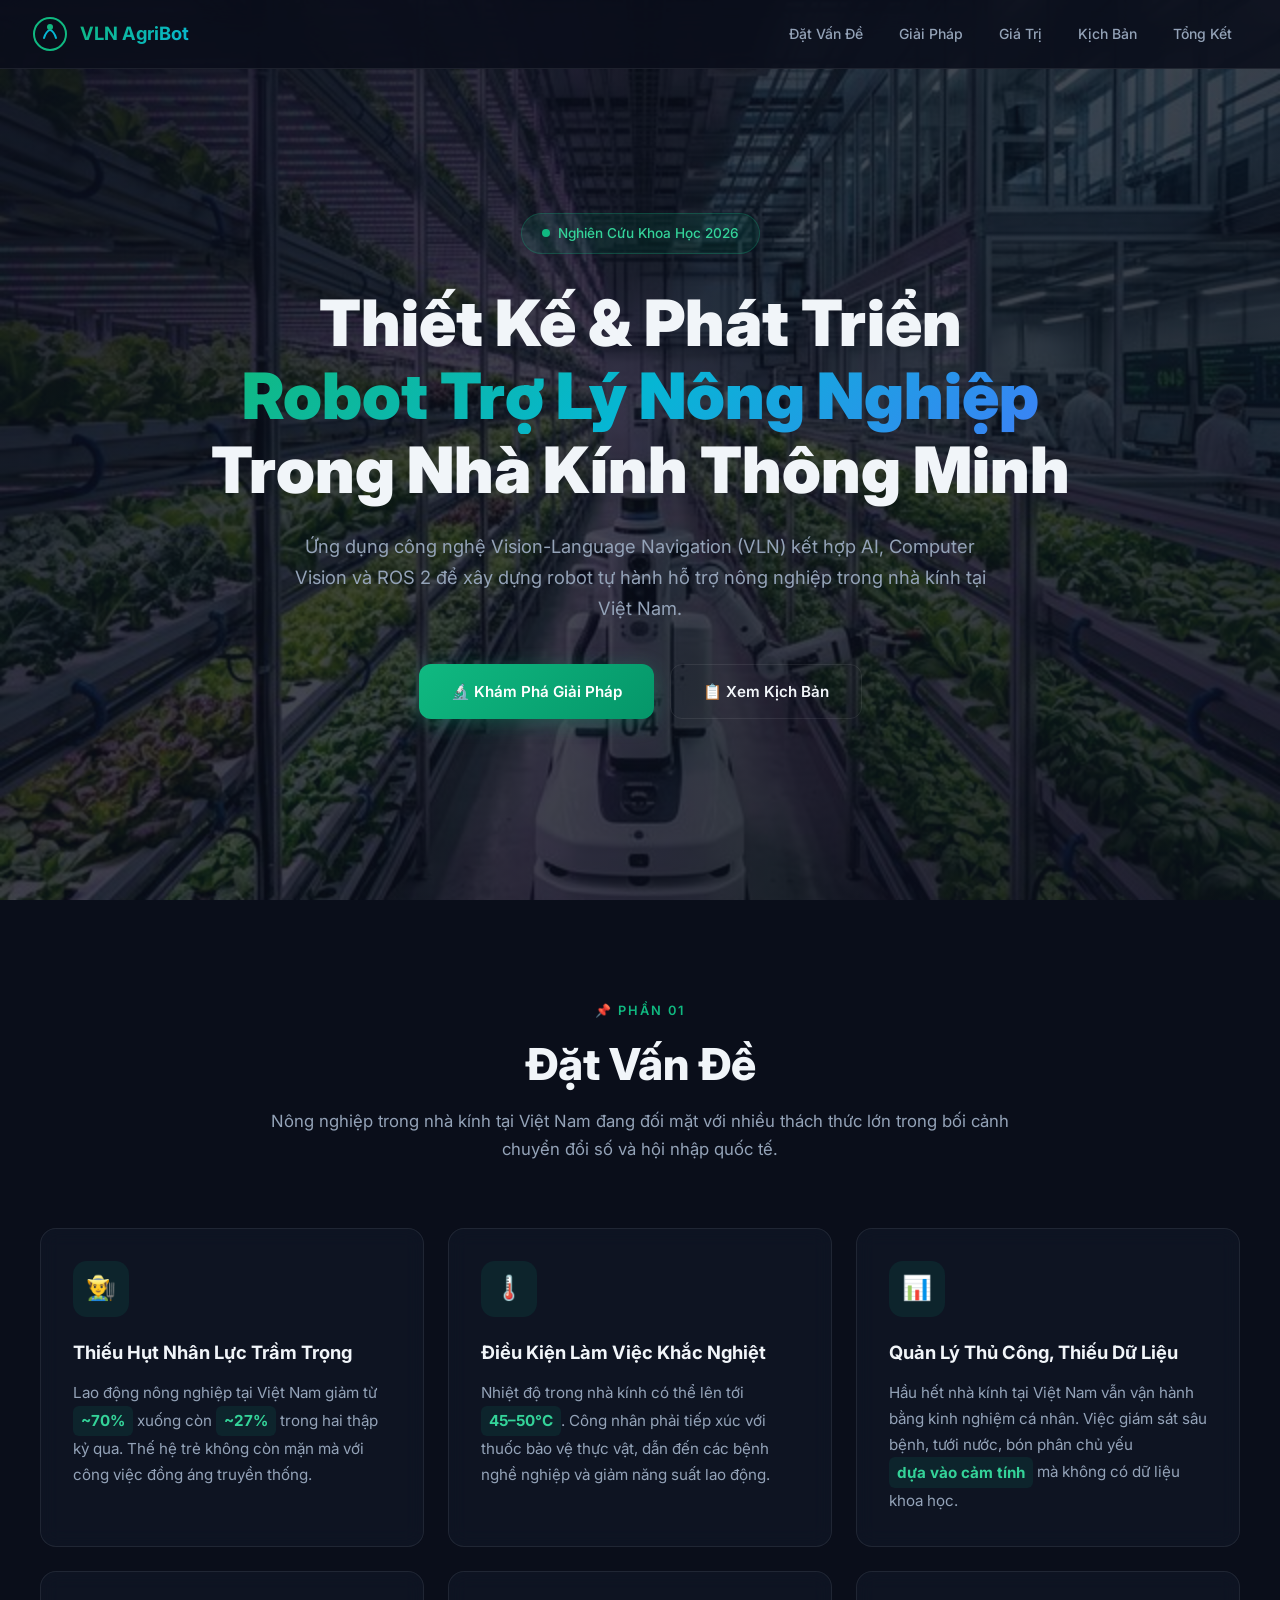
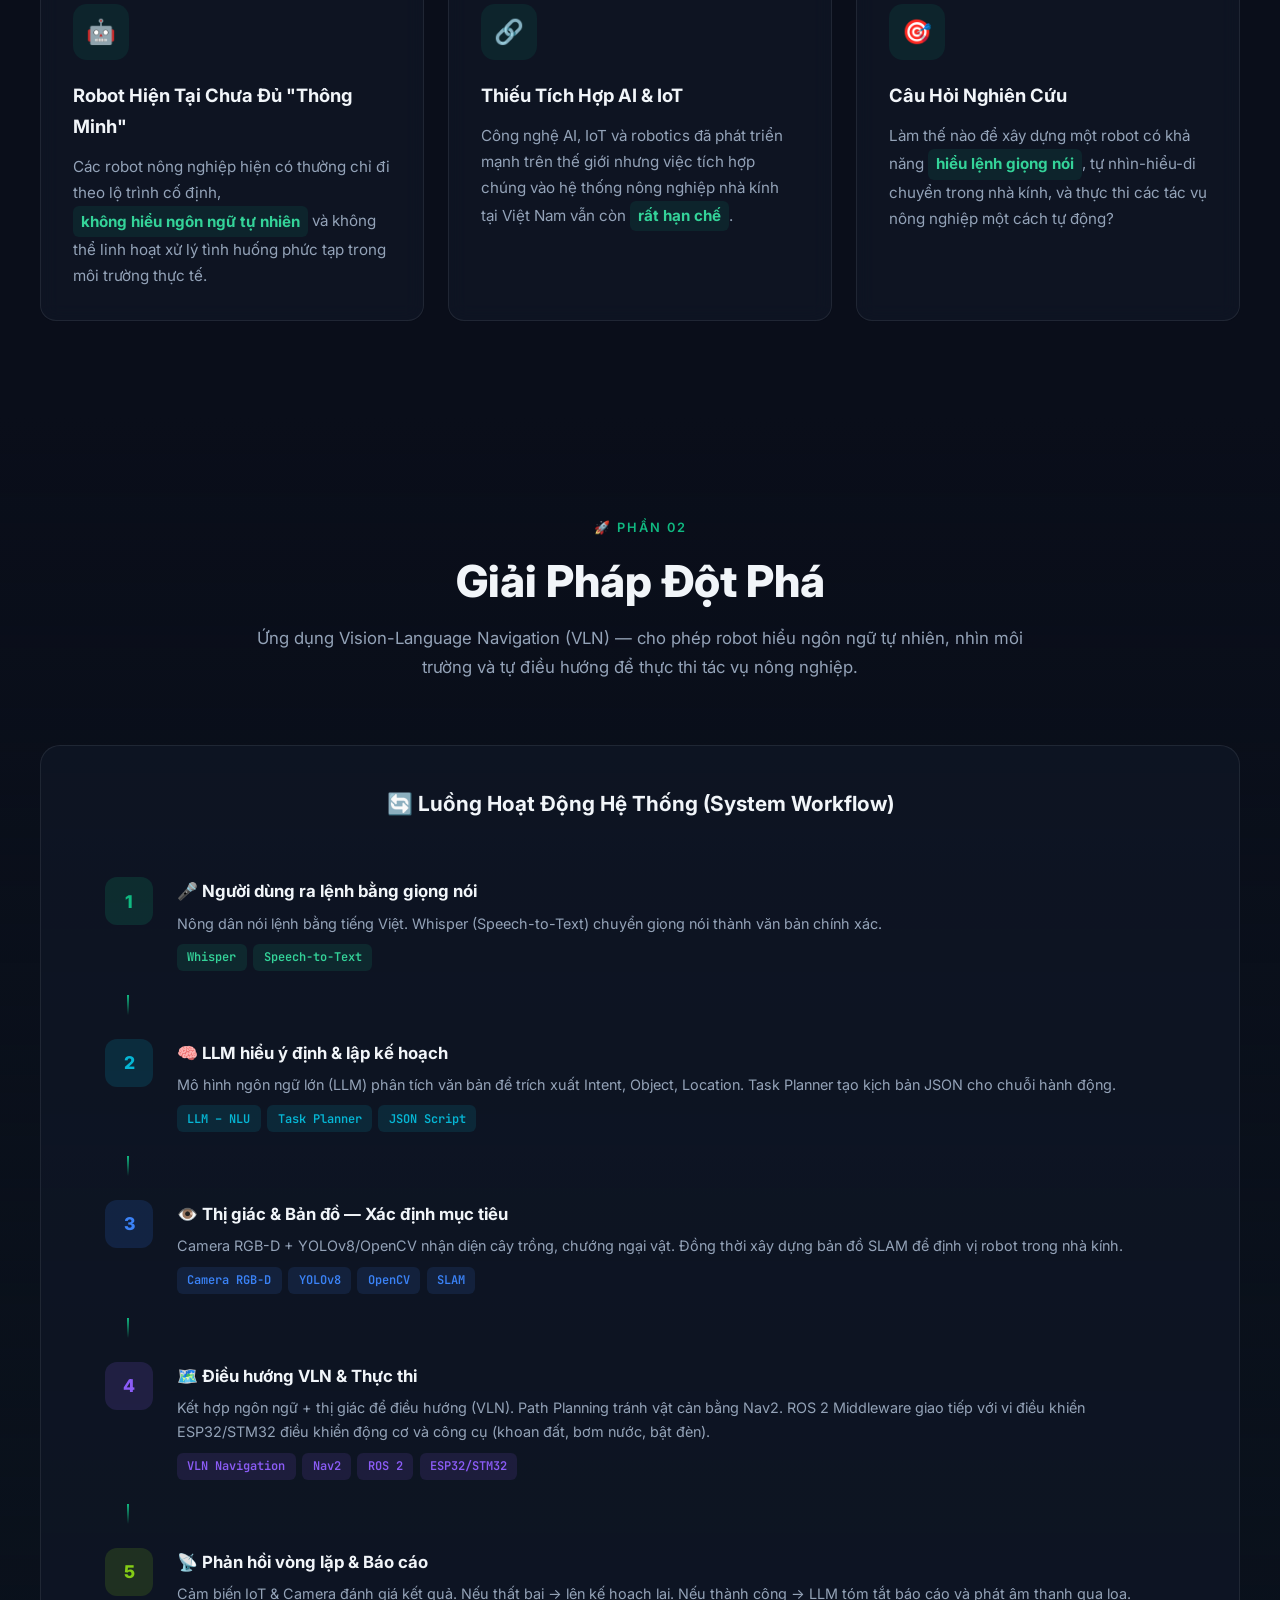
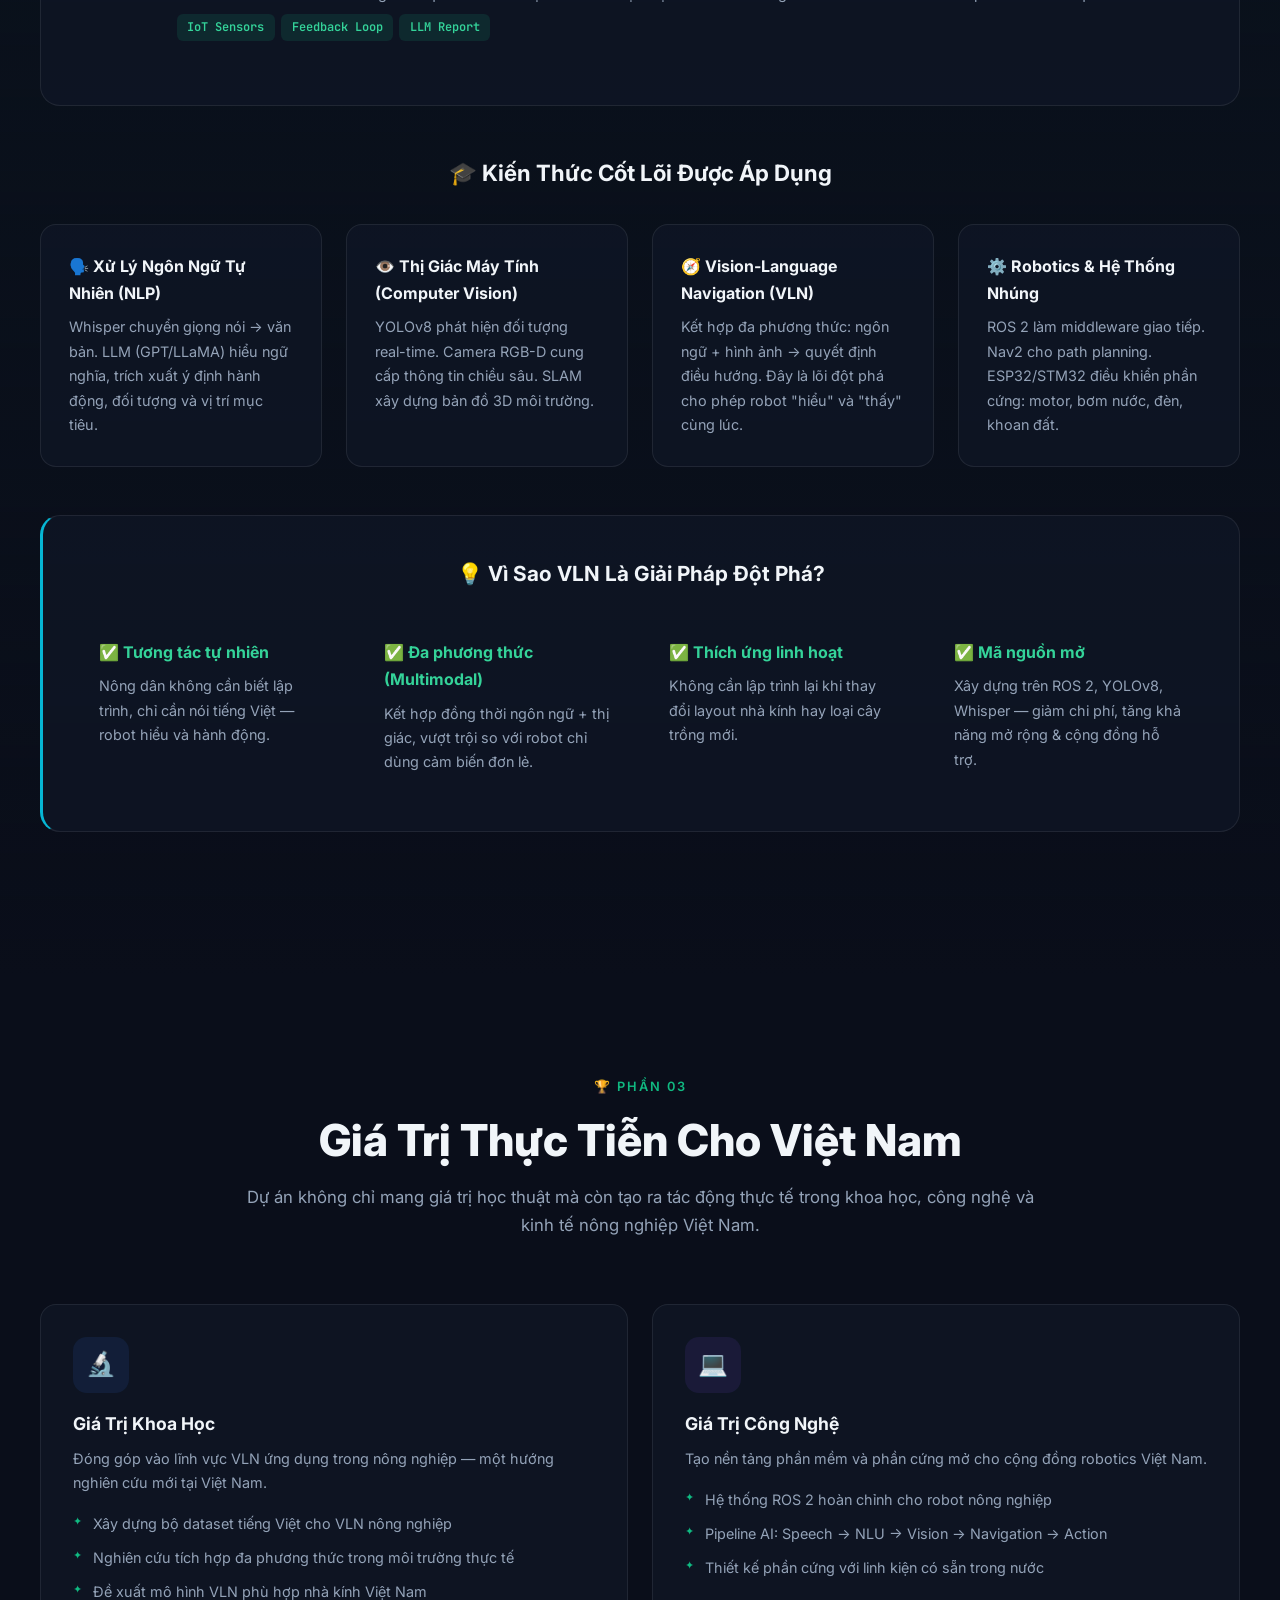
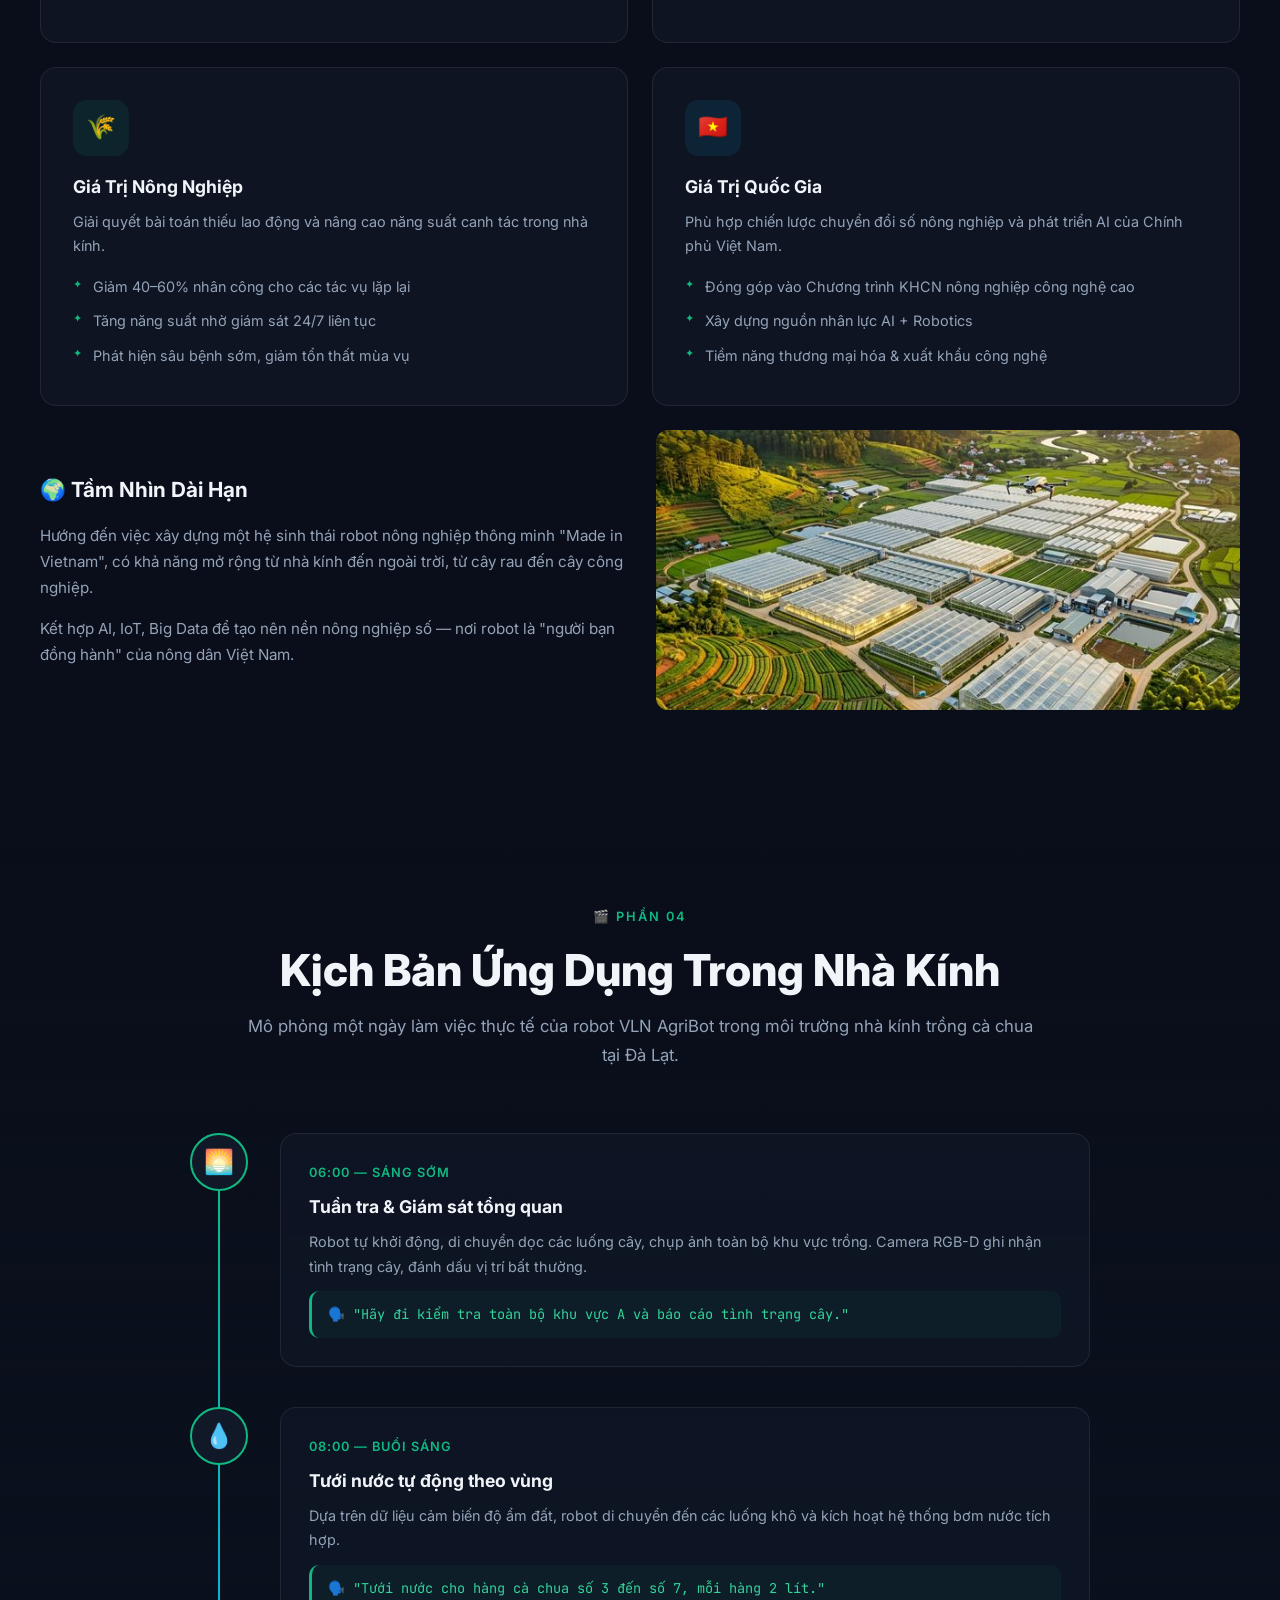
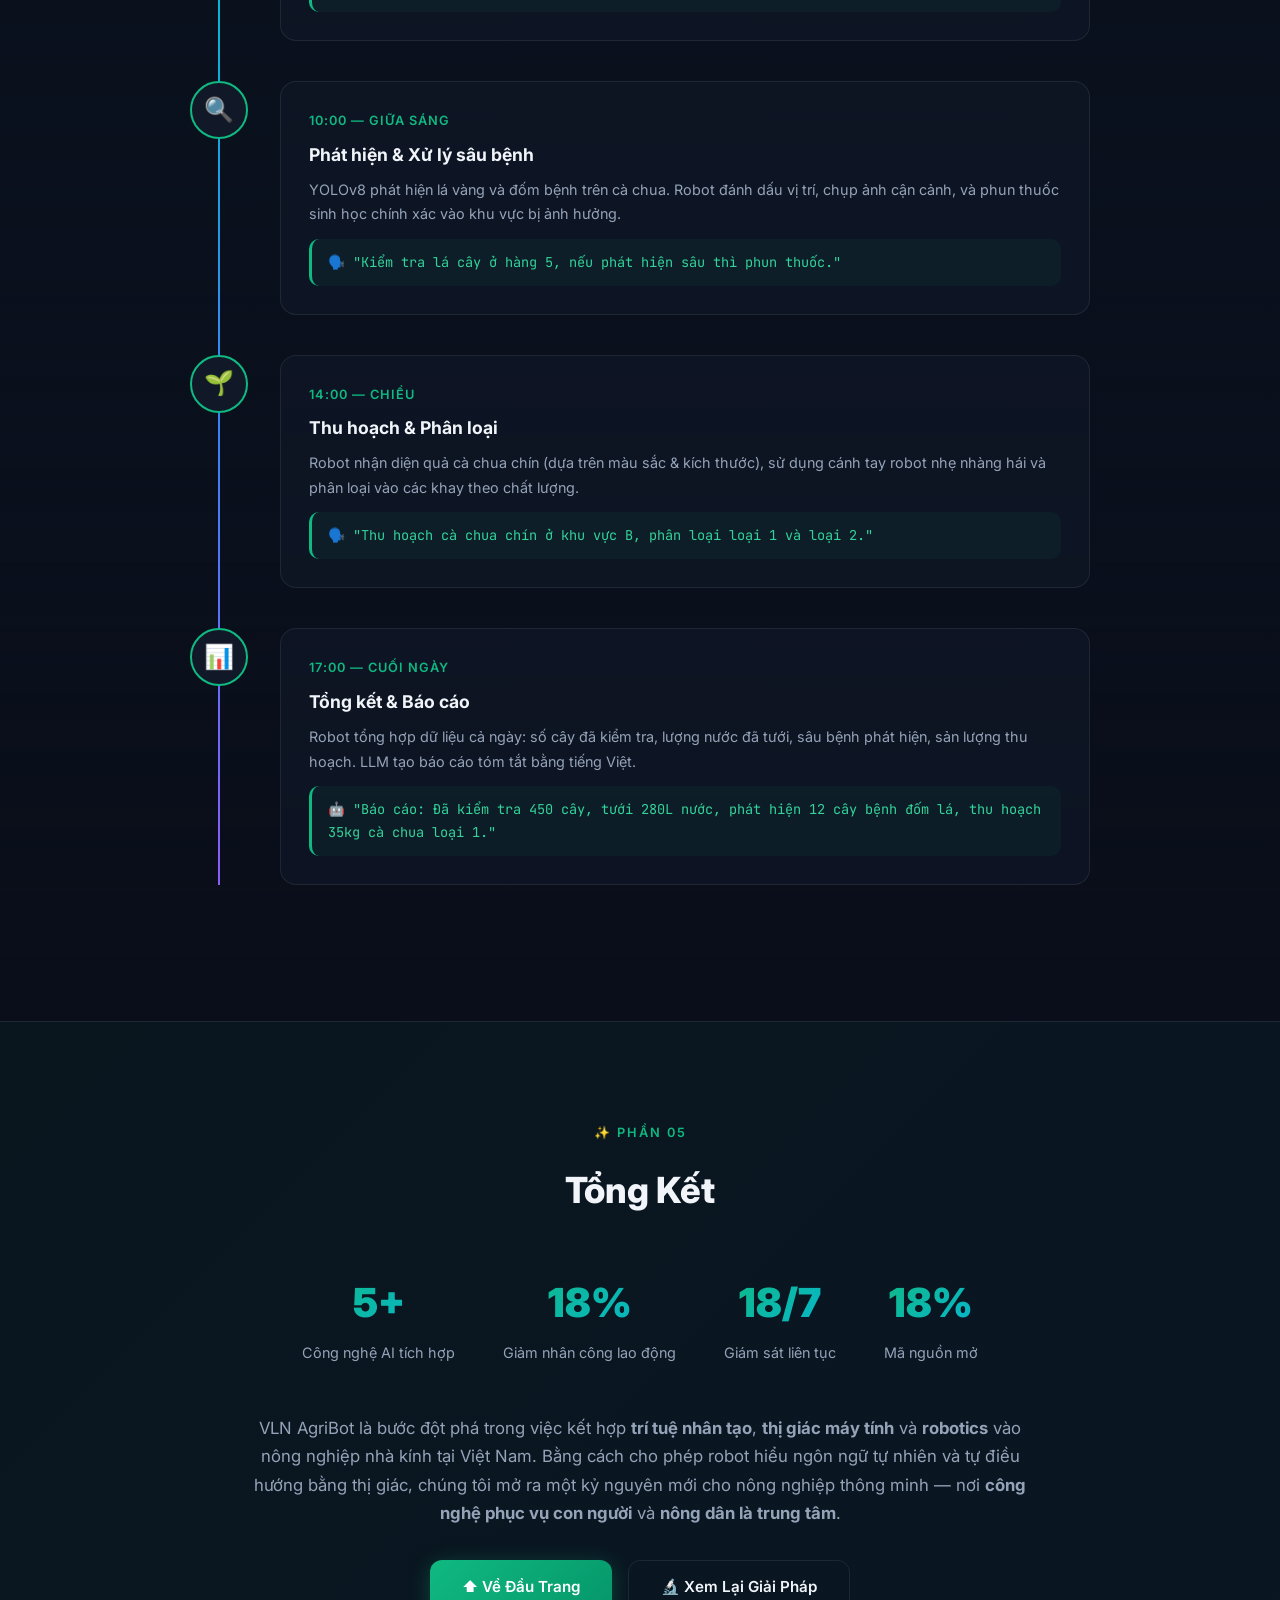
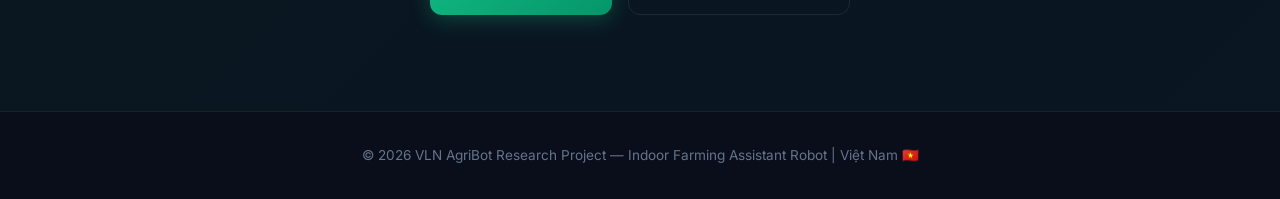
==== index.html @ 41df106f "seminar" ====
<!DOCTYPE html>
<html lang="vi">
<head>
  <meta charset="UTF-8">
  <meta name="viewport" content="width=device-width, initial-scale=1.0">
  <meta name="description" content="Nghiên cứu thiết kế và phát triển Robot trợ lý nông nghiệp trong nhà kính sử dụng công nghệ Vision-Language Navigation tại Việt Nam">
  <title>VLN AgriBot — Robot Trợ Lý Nông Nghiệp Thông Minh</title>
  <link rel="stylesheet" href="style.css">
</head>
<body>
  <div class="particles"></div>

  <!-- NAVBAR -->
  <nav class="navbar">
    <div class="nav-inner">
      <a href="#hero" class="nav-logo">
        <svg viewBox="0 0 36 36" fill="none"><circle cx="18" cy="18" r="16" stroke="#10b981" stroke-width="2"/><path d="M12 22c1-4 4-8 6-8s5 4 6 8" stroke="#06b6d4" stroke-width="2" stroke-linecap="round"/><circle cx="18" cy="11" r="3" fill="#10b981"/></svg>
        <span>VLN AgriBot</span>
      </a>
      <button class="nav-toggle">☰</button>
      <ul class="nav-links">
        <li><a href="#problem">Đặt Vấn Đề</a></li>
        <li><a href="#solution">Giải Pháp</a></li>
        <li><a href="#value">Giá Trị</a></li>
        <li><a href="#scenario">Kịch Bản</a></li>
        <li><a href="#conclusion">Tổng Kết</a></li>
      </ul>
    </div>
  </nav>

  <!-- HERO -->
  <section class="hero" id="hero">
    <div class="hero-bg"></div>
    <div class="hero-content">
      <div class="hero-badge"><span class="dot"></span> Nghiên Cứu Khoa Học 2026</div>
      <h1>Thiết Kế &amp; Phát Triển <br><span class="gradient-text">Robot Trợ Lý Nông Nghiệp</span><br>Trong Nhà Kính Thông Minh</h1>
      <p>Ứng dụng công nghệ Vision-Language Navigation (VLN) kết hợp AI, Computer Vision và ROS 2 để xây dựng robot tự hành hỗ trợ nông nghiệp trong nhà kính tại Việt Nam.</p>
      <div class="hero-actions">
        <a href="#solution" class="btn btn-primary">🔬 Khám Phá Giải Pháp</a>
        <a href="#scenario" class="btn btn-outline">📋 Xem Kịch Bản</a>
      </div>
    </div>
  </section>

  <!-- PHẦN 1: ĐẶT VẤN ĐỀ -->
  <section class="section" id="problem">
    <div class="container">
      <div class="section-header reveal">
        <div class="section-label">📌 Phần 01</div>
        <h2 class="section-title">Đặt Vấn Đề</h2>
        <p class="section-desc">Nông nghiệp trong nhà kính tại Việt Nam đang đối mặt với nhiều thách thức lớn trong bối cảnh chuyển đổi số và hội nhập quốc tế.</p>
      </div>
      <div class="problem-grid">
        <div class="problem-card reveal reveal-delay-1">
          <div class="card-icon">👨‍🌾</div>
          <h3>Thiếu Hụt Nhân Lực Trầm Trọng</h3>
          <p>Lao động nông nghiệp tại Việt Nam giảm từ <span class="stat-highlight">~70%</span> xuống còn <span class="stat-highlight">~27%</span> trong hai thập kỷ qua. Thế hệ trẻ không còn mặn mà với công việc đồng áng truyền thống.</p>
        </div>
        <div class="problem-card reveal reveal-delay-2">
          <div class="card-icon">🌡️</div>
          <h3>Điều Kiện Làm Việc Khắc Nghiệt</h3>
          <p>Nhiệt độ trong nhà kính có thể lên tới <span class="stat-highlight">45–50°C</span>. Công nhân phải tiếp xúc với thuốc bảo vệ thực vật, dẫn đến các bệnh nghề nghiệp và giảm năng suất lao động.</p>
        </div>
        <div class="problem-card reveal reveal-delay-3">
          <div class="card-icon">📊</div>
          <h3>Quản Lý Thủ Công, Thiếu Dữ Liệu</h3>
          <p>Hầu hết nhà kính tại Việt Nam vẫn vận hành bằng kinh nghiệm cá nhân. Việc giám sát sâu bệnh, tưới nước, bón phân chủ yếu <span class="stat-highlight">dựa vào cảm tính</span> mà không có dữ liệu khoa học.</p>
        </div>
        <div class="problem-card reveal reveal-delay-4">
          <div class="card-icon">🤖</div>
          <h3>Robot Hiện Tại Chưa Đủ "Thông Minh"</h3>
          <p>Các robot nông nghiệp hiện có thường chỉ đi theo lộ trình cố định, <span class="stat-highlight">không hiểu ngôn ngữ tự nhiên</span> và không thể linh hoạt xử lý tình huống phức tạp trong môi trường thực tế.</p>
        </div>
        <div class="problem-card reveal reveal-delay-1">
          <div class="card-icon">🔗</div>
          <h3>Thiếu Tích Hợp AI & IoT</h3>
          <p>Công nghệ AI, IoT và robotics đã phát triển mạnh trên thế giới nhưng việc tích hợp chúng vào hệ thống nông nghiệp nhà kính tại Việt Nam vẫn còn <span class="stat-highlight">rất hạn chế</span>.</p>
        </div>
        <div class="problem-card reveal reveal-delay-2">
          <div class="card-icon">🎯</div>
          <h3>Câu Hỏi Nghiên Cứu</h3>
          <p>Làm thế nào để xây dựng một robot có khả năng <span class="stat-highlight">hiểu lệnh giọng nói</span>, tự nhìn-hiểu-di chuyển trong nhà kính, và thực thi các tác vụ nông nghiệp một cách tự động?</p>
        </div>
      </div>
    </div>
  </section>

  <!-- PHẦN 2: GIẢI PHÁP ĐỘT PHÁ -->
  <section class="section" id="solution" style="background: linear-gradient(180deg, var(--bg-primary), rgba(16,185,129,0.02), var(--bg-primary));">
    <div class="container">
      <div class="section-header reveal">
        <div class="section-label">🚀 Phần 02</div>
        <h2 class="section-title">Giải Pháp Đột Phá</h2>
        <p class="section-desc">Ứng dụng Vision-Language Navigation (VLN) — cho phép robot hiểu ngôn ngữ tự nhiên, nhìn môi trường và tự điều hướng để thực thi tác vụ nông nghiệp.</p>
      </div>

      <!-- Workflow Visual -->
      <div class="workflow-visual reveal">
        <div class="workflow-title">🔄 Luồng Hoạt Động Hệ Thống (System Workflow)</div>
        <div class="workflow-steps">
          <div class="workflow-step">
            <div class="step-number green">1</div>
            <div class="step-content">
              <h4>🎤 Người dùng ra lệnh bằng giọng nói</h4>
              <p>Nông dân nói lệnh bằng tiếng Việt. Whisper (Speech-to-Text) chuyển giọng nói thành văn bản chính xác.</p>
              <div class="step-tech"><span class="tech-badge green">Whisper</span><span class="tech-badge green">Speech-to-Text</span></div>
            </div>
          </div>
          <div class="step-connector"></div>
          <div class="workflow-step">
            <div class="step-number cyan">2</div>
            <div class="step-content">
              <h4>🧠 LLM hiểu ý định & lập kế hoạch</h4>
              <p>Mô hình ngôn ngữ lớn (LLM) phân tích văn bản để trích xuất Intent, Object, Location. Task Planner tạo kịch bản JSON cho chuỗi hành động.</p>
              <div class="step-tech"><span class="tech-badge cyan">LLM – NLU</span><span class="tech-badge cyan">Task Planner</span><span class="tech-badge cyan">JSON Script</span></div>
            </div>
          </div>
          <div class="step-connector"></div>
          <div class="workflow-step">
            <div class="step-number blue">3</div>
            <div class="step-content">
              <h4>👁️ Thị giác & Bản đồ — Xác định mục tiêu</h4>
              <p>Camera RGB-D + YOLOv8/OpenCV nhận diện cây trồng, chướng ngại vật. Đồng thời xây dựng bản đồ SLAM để định vị robot trong nhà kính.</p>
              <div class="step-tech"><span class="tech-badge blue">Camera RGB-D</span><span class="tech-badge blue">YOLOv8</span><span class="tech-badge blue">OpenCV</span><span class="tech-badge blue">SLAM</span></div>
            </div>
          </div>
          <div class="step-connector"></div>
          <div class="workflow-step">
            <div class="step-number purple">4</div>
            <div class="step-content">
              <h4>🗺️ Điều hướng VLN & Thực thi</h4>
              <p>Kết hợp ngôn ngữ + thị giác để điều hướng (VLN). Path Planning tránh vật cản bằng Nav2. ROS 2 Middleware giao tiếp với vi điều khiển ESP32/STM32 điều khiển động cơ và công cụ (khoan đất, bơm nước, bật đèn).</p>
              <div class="step-tech"><span class="tech-badge purple">VLN Navigation</span><span class="tech-badge purple">Nav2</span><span class="tech-badge purple">ROS 2</span><span class="tech-badge purple">ESP32/STM32</span></div>
            </div>
          </div>
          <div class="step-connector"></div>
          <div class="workflow-step">
            <div class="step-number lime">5</div>
            <div class="step-content">
              <h4>📡 Phản hồi vòng lặp & Báo cáo</h4>
              <p>Cảm biến IoT & Camera đánh giá kết quả. Nếu thất bại → lên kế hoạch lại. Nếu thành công → LLM tóm tắt báo cáo và phát âm thanh qua loa.</p>
              <div class="step-tech"><span class="tech-badge green">IoT Sensors</span><span class="tech-badge green">Feedback Loop</span><span class="tech-badge green">LLM Report</span></div>
            </div>
          </div>
        </div>
      </div>

      <!-- Kiến thức áp dụng -->
      <h3 class="reveal" style="text-align:center; margin-bottom:1.5rem; font-size:1.4rem;">🎓 Kiến Thức Cốt Lõi Được Áp Dụng</h3>
      <div class="knowledge-grid">
        <div class="knowledge-card reveal reveal-delay-1">
          <h4>🗣️ Xử Lý Ngôn Ngữ Tự Nhiên (NLP)</h4>
          <p>Whisper chuyển giọng nói → văn bản. LLM (GPT/LLaMA) hiểu ngữ nghĩa, trích xuất ý định hành động, đối tượng và vị trí mục tiêu.</p>
        </div>
        <div class="knowledge-card reveal reveal-delay-2">
          <h4>👁️ Thị Giác Máy Tính (Computer Vision)</h4>
          <p>YOLOv8 phát hiện đối tượng real-time. Camera RGB-D cung cấp thông tin chiều sâu. SLAM xây dựng bản đồ 3D môi trường.</p>
        </div>
        <div class="knowledge-card reveal reveal-delay-3">
          <h4>🧭 Vision-Language Navigation (VLN)</h4>
          <p>Kết hợp đa phương thức: ngôn ngữ + hình ảnh → quyết định điều hướng. Đây là lõi đột phá cho phép robot "hiểu" và "thấy" cùng lúc.</p>
        </div>
        <div class="knowledge-card reveal reveal-delay-4">
          <h4>⚙️ Robotics & Hệ Thống Nhúng</h4>
          <p>ROS 2 làm middleware giao tiếp. Nav2 cho path planning. ESP32/STM32 điều khiển phần cứng: motor, bơm nước, đèn, khoan đất.</p>
        </div>
      </div>

      <!-- Vì sao lại vậy? -->
      <div class="workflow-visual reveal" style="margin-top:3rem; border-left: 3px solid var(--accent-cyan);">
        <div class="workflow-title">💡 Vì Sao VLN Là Giải Pháp Đột Phá?</div>
        <div style="display:grid; grid-template-columns: repeat(auto-fit, minmax(250px,1fr)); gap:1.5rem;">
          <div style="padding:1rem;">
            <h4 style="color:var(--accent-emerald); margin-bottom:0.5rem;">✅ Tương tác tự nhiên</h4>
            <p style="color:var(--text-secondary); font-size:0.9rem;">Nông dân không cần biết lập trình, chỉ cần nói tiếng Việt — robot hiểu và hành động.</p>
          </div>
          <div style="padding:1rem;">
            <h4 style="color:var(--accent-emerald); margin-bottom:0.5rem;">✅ Đa phương thức (Multimodal)</h4>
            <p style="color:var(--text-secondary); font-size:0.9rem;">Kết hợp đồng thời ngôn ngữ + thị giác, vượt trội so với robot chỉ dùng cảm biến đơn lẻ.</p>
          </div>
          <div style="padding:1rem;">
            <h4 style="color:var(--accent-emerald); margin-bottom:0.5rem;">✅ Thích ứng linh hoạt</h4>
            <p style="color:var(--text-secondary); font-size:0.9rem;">Không cần lập trình lại khi thay đổi layout nhà kính hay loại cây trồng mới.</p>
          </div>
          <div style="padding:1rem;">
            <h4 style="color:var(--accent-emerald); margin-bottom:0.5rem;">✅ Mã nguồn mở</h4>
            <p style="color:var(--text-secondary); font-size:0.9rem;">Xây dựng trên ROS 2, YOLOv8, Whisper — giảm chi phí, tăng khả năng mở rộng & cộng đồng hỗ trợ.</p>
          </div>
        </div>
      </div>
    </div>
  </section>

  <!-- PHẦN 3: GIÁ TRỊ THỰC TIỄN -->
  <section class="section" id="value">
    <div class="container">
      <div class="section-header reveal">
        <div class="section-label">🏆 Phần 03</div>
        <h2 class="section-title">Giá Trị Thực Tiễn Cho Việt Nam</h2>
        <p class="section-desc">Dự án không chỉ mang giá trị học thuật mà còn tạo ra tác động thực tế trong khoa học, công nghệ và kinh tế nông nghiệp Việt Nam.</p>
      </div>
      <div class="value-grid">
        <div class="value-card reveal reveal-delay-1">
          <div class="card-icon" style="background:rgba(59,130,246,0.1);">🔬</div>
          <h3>Giá Trị Khoa Học</h3>
          <p>Đóng góp vào lĩnh vực VLN ứng dụng trong nông nghiệp — một hướng nghiên cứu mới tại Việt Nam.</p>
          <ul>
            <li>Xây dựng bộ dataset tiếng Việt cho VLN nông nghiệp</li>
            <li>Nghiên cứu tích hợp đa phương thức trong môi trường thực tế</li>
            <li>Đề xuất mô hình VLN phù hợp nhà kính Việt Nam</li>
          </ul>
        </div>
        <div class="value-card reveal reveal-delay-2">
          <div class="card-icon" style="background:rgba(139,92,246,0.1);">💻</div>
          <h3>Giá Trị Công Nghệ</h3>
          <p>Tạo nền tảng phần mềm và phần cứng mở cho cộng đồng robotics Việt Nam.</p>
          <ul>
            <li>Hệ thống ROS 2 hoàn chỉnh cho robot nông nghiệp</li>
            <li>Pipeline AI: Speech → NLU → Vision → Navigation → Action</li>
            <li>Thiết kế phần cứng với linh kiện có sẵn trong nước</li>
          </ul>
        </div>
        <div class="value-card reveal reveal-delay-3">
          <div class="card-icon" style="background:rgba(16,185,129,0.1);">🌾</div>
          <h3>Giá Trị Nông Nghiệp</h3>
          <p>Giải quyết bài toán thiếu lao động và nâng cao năng suất canh tác trong nhà kính.</p>
          <ul>
            <li>Giảm 40–60% nhân công cho các tác vụ lặp lại</li>
            <li>Tăng năng suất nhờ giám sát 24/7 liên tục</li>
            <li>Phát hiện sâu bệnh sớm, giảm tổn thất mùa vụ</li>
          </ul>
        </div>
        <div class="value-card reveal reveal-delay-4">
          <div class="card-icon" style="background:rgba(6,182,212,0.1);">🇻🇳</div>
          <h3>Giá Trị Quốc Gia</h3>
          <p>Phù hợp chiến lược chuyển đổi số nông nghiệp và phát triển AI của Chính phủ Việt Nam.</p>
          <ul>
            <li>Đóng góp vào Chương trình KHCN nông nghiệp công nghệ cao</li>
            <li>Xây dựng nguồn nhân lực AI + Robotics</li>
            <li>Tiềm năng thương mại hóa & xuất khẩu công nghệ</li>
          </ul>
        </div>
        <div class="value-img-card reveal">
          <div>
            <h3 style="font-size:1.3rem; margin-bottom:1rem;">🌍 Tầm Nhìn Dài Hạn</h3>
            <p style="color:var(--text-secondary); font-size:0.95rem; margin-bottom:1rem;">Hướng đến việc xây dựng một hệ sinh thái robot nông nghiệp thông minh "Made in Vietnam", có khả năng mở rộng từ nhà kính đến ngoài trời, từ cây rau đến cây công nghiệp.</p>
            <p style="color:var(--text-secondary); font-size:0.95rem;">Kết hợp AI, IoT, Big Data để tạo nên nền nông nghiệp số — nơi robot là "người bạn đồng hành" của nông dân Việt Nam.</p>
          </div>
          <img src="assets/vietnam_agriculture.png" alt="Nông nghiệp công nghệ cao Việt Nam">
        </div>
      </div>
    </div>
  </section>

  <!-- PHẦN 4: KỊCH BẢN ỨNG DỤNG -->
  <section class="section" id="scenario" style="background: linear-gradient(180deg, var(--bg-primary), rgba(6,182,212,0.02), var(--bg-primary));">
    <div class="container">
      <div class="section-header reveal">
        <div class="section-label">🎬 Phần 04</div>
        <h2 class="section-title">Kịch Bản Ứng Dụng Trong Nhà Kính</h2>
        <p class="section-desc">Mô phỏng một ngày làm việc thực tế của robot VLN AgriBot trong môi trường nhà kính trồng cà chua tại Đà Lạt.</p>
      </div>

      <div class="scenario-timeline">
        <div class="scenario-item reveal">
          <div class="scenario-dot">🌅</div>
          <div class="scenario-content">
            <div class="scenario-time">06:00 — Sáng sớm</div>
            <h4>Tuần tra & Giám sát tổng quan</h4>
            <p>Robot tự khởi động, di chuyển dọc các luống cây, chụp ảnh toàn bộ khu vực trồng. Camera RGB-D ghi nhận tình trạng cây, đánh dấu vị trí bất thường.</p>
            <div class="scenario-dialogue">🗣️ "Hãy đi kiểm tra toàn bộ khu vực A và báo cáo tình trạng cây."</div>
          </div>
        </div>
        <div class="scenario-item reveal">
          <div class="scenario-dot">💧</div>
          <div class="scenario-content">
            <div class="scenario-time">08:00 — Buổi sáng</div>
            <h4>Tưới nước tự động theo vùng</h4>
            <p>Dựa trên dữ liệu cảm biến độ ẩm đất, robot di chuyển đến các luống khô và kích hoạt hệ thống bơm nước tích hợp.</p>
            <div class="scenario-dialogue">🗣️ "Tưới nước cho hàng cà chua số 3 đến số 7, mỗi hàng 2 lít."</div>
          </div>
        </div>
        <div class="scenario-item reveal">
          <div class="scenario-dot">🔍</div>
          <div class="scenario-content">
            <div class="scenario-time">10:00 — Giữa sáng</div>
            <h4>Phát hiện & Xử lý sâu bệnh</h4>
            <p>YOLOv8 phát hiện lá vàng và đốm bệnh trên cà chua. Robot đánh dấu vị trí, chụp ảnh cận cảnh, và phun thuốc sinh học chính xác vào khu vực bị ảnh hưởng.</p>
            <div class="scenario-dialogue">🗣️ "Kiểm tra lá cây ở hàng 5, nếu phát hiện sâu thì phun thuốc."</div>
          </div>
        </div>
        <div class="scenario-item reveal">
          <div class="scenario-dot">🌱</div>
          <div class="scenario-content">
            <div class="scenario-time">14:00 — Chiều</div>
            <h4>Thu hoạch & Phân loại</h4>
            <p>Robot nhận diện quả cà chua chín (dựa trên màu sắc & kích thước), sử dụng cánh tay robot nhẹ nhàng hái và phân loại vào các khay theo chất lượng.</p>
            <div class="scenario-dialogue">🗣️ "Thu hoạch cà chua chín ở khu vực B, phân loại loại 1 và loại 2."</div>
          </div>
        </div>
        <div class="scenario-item reveal">
          <div class="scenario-dot">📊</div>
          <div class="scenario-content">
            <div class="scenario-time">17:00 — Cuối ngày</div>
            <h4>Tổng kết & Báo cáo</h4>
            <p>Robot tổng hợp dữ liệu cả ngày: số cây đã kiểm tra, lượng nước đã tưới, sâu bệnh phát hiện, sản lượng thu hoạch. LLM tạo báo cáo tóm tắt bằng tiếng Việt.</p>
            <div class="scenario-dialogue">🤖 "Báo cáo: Đã kiểm tra 450 cây, tưới 280L nước, phát hiện 12 cây bệnh đốm lá, thu hoạch 35kg cà chua loại 1."</div>
          </div>
        </div>
      </div>
    </div>
  </section>

  <!-- PHẦN 5: TỔNG KẾT -->
  <section class="section conclusion" id="conclusion">
    <div class="container">
      <div class="conclusion-content reveal">
        <div class="section-label">✨ Phần 05</div>
        <h2>Tổng Kết</h2>
        <div class="conclusion-stats">
          <div class="stat-item">
            <div class="stat-value" data-count="5" data-suffix="+">0+</div>
            <div class="stat-label">Công nghệ AI tích hợp</div>
          </div>
          <div class="stat-item">
            <div class="stat-value" data-count="60" data-suffix="%">0%</div>
            <div class="stat-label">Giảm nhân công lao động</div>
          </div>
          <div class="stat-item">
            <div class="stat-value" data-count="24" data-suffix="/7">0/7</div>
            <div class="stat-label">Giám sát liên tục</div>
          </div>
          <div class="stat-item">
            <div class="stat-value" data-count="100" data-suffix="%">0%</div>
            <div class="stat-label">Mã nguồn mở</div>
          </div>
        </div>
        <p class="conclusion-text">
          VLN AgriBot là bước đột phá trong việc kết hợp <strong>trí tuệ nhân tạo</strong>, <strong>thị giác máy tính</strong> và <strong>robotics</strong> vào nông nghiệp nhà kính tại Việt Nam. Bằng cách cho phép robot hiểu ngôn ngữ tự nhiên và tự điều hướng bằng thị giác, chúng tôi mở ra một kỷ nguyên mới cho nông nghiệp thông minh — nơi <strong>công nghệ phục vụ con người</strong> và <strong>nông dân là trung tâm</strong>.
        </p>
        <div class="hero-actions">
          <a href="#hero" class="btn btn-primary">⬆️ Về Đầu Trang</a>
          <a href="#solution" class="btn btn-outline">🔬 Xem Lại Giải Pháp</a>
        </div>
      </div>
    </div>
  </section>

  <!-- FOOTER -->
  <footer class="footer">
    <p>© 2026 VLN AgriBot Research Project — Indoor Farming Assistant Robot | Việt Nam 🇻🇳</p>
  </footer>

  <script src="script.js"></script>
</body>
</html>
---- style.css ----
@import url('https://fonts.googleapis.com/css2?family=Inter:wght@300;400;500;600;700;800;900&family=JetBrains+Mono:wght@400;500&display=swap');

:root {
  --bg-primary: #0a0e1a;
  --bg-secondary: #111827;
  --bg-card: rgba(17, 24, 39, 0.7);
  --accent-green: #10b981;
  --accent-emerald: #34d399;
  --accent-lime: #84cc16;
  --accent-cyan: #06b6d4;
  --accent-blue: #3b82f6;
  --accent-purple: #8b5cf6;
  --text-primary: #f1f5f9;
  --text-secondary: #94a3b8;
  --text-muted: #64748b;
  --border-color: rgba(148, 163, 184, 0.1);
  --glow-green: 0 0 40px rgba(16, 185, 129, 0.15);
  --glass-bg: rgba(255, 255, 255, 0.03);
  --glass-border: rgba(255, 255, 255, 0.08);
}

*, *::before, *::after { margin: 0; padding: 0; box-sizing: border-box; }

html { scroll-behavior: smooth; scroll-padding-top: 80px; }

body {
  font-family: 'Inter', sans-serif;
  background: var(--bg-primary);
  color: var(--text-primary);
  line-height: 1.7;
  overflow-x: hidden;
}

/* ===== NAVIGATION ===== */
.navbar {
  position: fixed; top: 0; left: 0; right: 0; z-index: 1000;
  padding: 1rem 2rem;
  background: rgba(10, 14, 26, 0.85);
  backdrop-filter: blur(20px);
  border-bottom: 1px solid var(--glass-border);
  transition: all 0.3s ease;
}
.navbar.scrolled { padding: 0.6rem 2rem; box-shadow: 0 4px 30px rgba(0,0,0,0.3); }
.nav-inner { max-width: 1400px; margin: 0 auto; display: flex; align-items: center; justify-content: space-between; }
.nav-logo { display: flex; align-items: center; gap: 0.75rem; text-decoration: none; }
.nav-logo svg { width: 36px; height: 36px; }
.nav-logo span { font-weight: 700; font-size: 1.15rem; color: var(--text-primary);
  background: linear-gradient(135deg, var(--accent-green), var(--accent-cyan));
  -webkit-background-clip: text; -webkit-text-fill-color: transparent;
}
.nav-links { display: flex; gap: 0.25rem; list-style: none; }
.nav-links a {
  color: var(--text-secondary); text-decoration: none; padding: 0.5rem 1rem;
  border-radius: 8px; font-size: 0.875rem; font-weight: 500;
  transition: all 0.3s ease; position: relative;
}
.nav-links a:hover, .nav-links a.active {
  color: var(--accent-green); background: rgba(16, 185, 129, 0.08);
}
.nav-toggle { display: none; background: none; border: none; color: var(--text-primary); font-size: 1.5rem; cursor: pointer; }

/* ===== HERO ===== */
.hero {
  min-height: 100vh; display: flex; align-items: center; justify-content: center;
  position: relative; overflow: hidden; padding: 6rem 2rem 4rem;
}
.hero-bg {
  position: absolute; inset: 0; z-index: 0;
  background: url('assets/hero_greenhouse.png') center/cover no-repeat;
}
.hero-bg::after {
  content: ''; position: absolute; inset: 0;
  background: linear-gradient(135deg, rgba(10,14,26,0.92) 0%, rgba(10,14,26,0.75) 50%, rgba(10,14,26,0.88) 100%);
}
.hero-content { position: relative; z-index: 1; text-align: center; max-width: 900px; }
.hero-badge {
  display: inline-flex; align-items: center; gap: 0.5rem;
  padding: 0.5rem 1.25rem; border-radius: 50px;
  background: rgba(16, 185, 129, 0.1); border: 1px solid rgba(16, 185, 129, 0.25);
  color: var(--accent-emerald); font-size: 0.85rem; font-weight: 500;
  margin-bottom: 2rem; animation: fadeInUp 0.8s ease;
}
.hero-badge .dot { width: 8px; height: 8px; border-radius: 50%; background: var(--accent-green); animation: pulse-dot 2s infinite; }
@keyframes pulse-dot { 0%, 100% { opacity: 1; transform: scale(1); } 50% { opacity: 0.5; transform: scale(1.3); } }
.hero h1 {
  font-size: clamp(2.5rem, 5vw, 4rem); font-weight: 900; line-height: 1.15;
  margin-bottom: 1.5rem; animation: fadeInUp 0.8s ease 0.1s both;
}
.hero h1 .gradient-text {
  background: linear-gradient(135deg, var(--accent-green), var(--accent-cyan), var(--accent-blue));
  -webkit-background-clip: text; -webkit-text-fill-color: transparent;
}
.hero p {
  font-size: 1.15rem; color: var(--text-secondary); max-width: 700px;
  margin: 0 auto 2.5rem; animation: fadeInUp 0.8s ease 0.2s both;
}
.hero-actions { display: flex; gap: 1rem; justify-content: center; animation: fadeInUp 0.8s ease 0.3s both; flex-wrap: wrap; }
.btn {
  padding: 0.85rem 2rem; border-radius: 12px; font-weight: 600; font-size: 0.95rem;
  text-decoration: none; cursor: pointer; transition: all 0.3s ease; border: none; display: inline-flex; align-items: center; gap: 0.5rem;
}
.btn-primary {
  background: linear-gradient(135deg, var(--accent-green), #059669);
  color: white; box-shadow: 0 4px 20px rgba(16, 185, 129, 0.3);
}
.btn-primary:hover { transform: translateY(-2px); box-shadow: 0 8px 30px rgba(16, 185, 129, 0.4); }
.btn-outline {
  background: transparent; color: var(--text-primary);
  border: 1px solid var(--glass-border);
}
.btn-outline:hover { background: var(--glass-bg); border-color: var(--accent-green); }

/* ===== SECTIONS ===== */
.section { padding: 6rem 2rem; position: relative; }
.section-header { text-align: center; max-width: 800px; margin: 0 auto 4rem; }
.section-label {
  display: inline-flex; align-items: center; gap: 0.5rem;
  font-size: 0.8rem; font-weight: 600; text-transform: uppercase; letter-spacing: 2px;
  color: var(--accent-green); margin-bottom: 1rem;
}
.section-title { font-size: clamp(2rem, 3.5vw, 2.75rem); font-weight: 800; margin-bottom: 1rem; line-height: 1.2; }
.section-desc { color: var(--text-secondary); font-size: 1.05rem; }
.container { max-width: 1200px; margin: 0 auto; }

/* ===== PROBLEM SECTION ===== */
.problem-grid { display: grid; grid-template-columns: repeat(auto-fit, minmax(300px, 1fr)); gap: 1.5rem; }
.problem-card {
  background: var(--bg-card); border: 1px solid var(--glass-border);
  border-radius: 16px; padding: 2rem; transition: all 0.4s ease;
  backdrop-filter: blur(10px); position: relative; overflow: hidden;
}
.problem-card::before {
  content: ''; position: absolute; top: 0; left: 0; right: 0; height: 3px;
  background: linear-gradient(90deg, var(--accent-green), var(--accent-cyan));
  opacity: 0; transition: opacity 0.4s ease;
}
.problem-card:hover { transform: translateY(-4px); border-color: rgba(16,185,129,0.3); }
.problem-card:hover::before { opacity: 1; }
.card-icon {
  width: 56px; height: 56px; border-radius: 14px;
  background: rgba(16, 185, 129, 0.1); display: flex; align-items: center; justify-content: center;
  margin-bottom: 1.25rem; font-size: 1.5rem;
}
.problem-card h3 { font-size: 1.15rem; font-weight: 700; margin-bottom: 0.75rem; }
.problem-card p { color: var(--text-secondary); font-size: 0.95rem; line-height: 1.7; }
.stat-highlight {
  display: inline-block; padding: 0.15rem 0.5rem; border-radius: 6px;
  background: rgba(16,185,129,0.1); color: var(--accent-emerald); font-weight: 700;
}

/* ===== SOLUTION / WORKFLOW SECTION ===== */
.solution-intro { text-align: center; max-width: 800px; margin: 0 auto 3rem; }
.solution-intro p { color: var(--text-secondary); font-size: 1.05rem; }

.workflow-visual {
  background: var(--bg-card); border: 1px solid var(--glass-border);
  border-radius: 20px; padding: 2.5rem; margin-bottom: 3rem; overflow: hidden;
}
.workflow-title { font-size: 1.3rem; font-weight: 700; margin-bottom: 2rem; text-align: center; }
.workflow-steps { display: flex; flex-direction: column; gap: 0rem; position: relative; }
.workflow-step {
  display: flex; gap: 1.5rem; align-items: flex-start; position: relative;
  padding: 1.5rem; border-radius: 12px; transition: all 0.3s ease;
}
.workflow-step:hover { background: rgba(16,185,129,0.03); }
.step-number {
  width: 48px; height: 48px; border-radius: 12px; flex-shrink: 0;
  display: flex; align-items: center; justify-content: center;
  font-weight: 800; font-size: 1.1rem; position: relative; z-index: 2;
}
.step-number.green { background: rgba(16,185,129,0.15); color: var(--accent-green); }
.step-number.cyan { background: rgba(6,182,212,0.15); color: var(--accent-cyan); }
.step-number.blue { background: rgba(59,130,246,0.15); color: var(--accent-blue); }
.step-number.purple { background: rgba(139,92,246,0.15); color: var(--accent-purple); }
.step-number.lime { background: rgba(132,204,22,0.15); color: var(--accent-lime); }
.step-content h4 { font-size: 1.05rem; font-weight: 700; margin-bottom: 0.35rem; }
.step-content p { color: var(--text-secondary); font-size: 0.9rem; }
.step-tech {
  display: flex; flex-wrap: wrap; gap: 0.4rem; margin-top: 0.5rem;
}
.tech-badge {
  padding: 0.2rem 0.65rem; border-radius: 6px; font-size: 0.75rem; font-weight: 600;
  font-family: 'JetBrains Mono', monospace;
}
.tech-badge.green { background: rgba(16,185,129,0.12); color: var(--accent-emerald); }
.tech-badge.cyan { background: rgba(6,182,212,0.12); color: var(--accent-cyan); }
.tech-badge.blue { background: rgba(59,130,246,0.12); color: var(--accent-blue); }
.tech-badge.purple { background: rgba(139,92,246,0.12); color: var(--accent-purple); }
.step-connector {
  width: 2px; height: 20px; background: linear-gradient(to bottom, var(--accent-green), transparent);
  margin-left: 2.85rem;
}

.knowledge-grid { display: grid; grid-template-columns: repeat(auto-fit, minmax(280px, 1fr)); gap: 1.5rem; margin-top: 2rem; }
.knowledge-card {
  background: var(--bg-card); border: 1px solid var(--glass-border);
  border-radius: 16px; padding: 1.75rem; transition: all 0.4s ease;
}
.knowledge-card:hover { transform: translateY(-3px); border-color: rgba(16,185,129,0.25); }
.knowledge-card h4 { font-size: 1rem; font-weight: 700; margin-bottom: 0.5rem; display: flex; align-items: center; gap: 0.5rem; }
.knowledge-card p { color: var(--text-secondary); font-size: 0.9rem; }

/* ===== VALUE SECTION ===== */
.value-grid { display: grid; grid-template-columns: repeat(2, 1fr); gap: 1.5rem; }
.value-card {
  background: var(--bg-card); border: 1px solid var(--glass-border);
  border-radius: 16px; padding: 2rem; transition: all 0.4s ease;
  position: relative; overflow: hidden;
}
.value-card:hover { transform: translateY(-3px); }
.value-card .card-icon { margin-bottom: 1rem; }
.value-card h3 { font-size: 1.1rem; font-weight: 700; margin-bottom: 0.5rem; }
.value-card p { color: var(--text-secondary); font-size: 0.9rem; }
.value-card ul { list-style: none; margin-top: 0.75rem; }
.value-card ul li {
  color: var(--text-secondary); font-size: 0.9rem; padding: 0.3rem 0;
  padding-left: 1.25rem; position: relative;
}
.value-card ul li::before {
  content: '✦'; position: absolute; left: 0; color: var(--accent-green); font-size: 0.7rem;
}
.value-img-card {
  grid-column: span 2; display: grid; grid-template-columns: 1fr 1fr; gap: 2rem;
  align-items: center;
}
.value-img-card img { width: 100%; border-radius: 12px; object-fit: cover; height: 280px; }

/* ===== SCENARIO SECTION ===== */
.scenario-timeline { position: relative; max-width: 900px; margin: 0 auto; }
.scenario-timeline::before {
  content: ''; position: absolute; left: 28px; top: 0; bottom: 0; width: 2px;
  background: linear-gradient(to bottom, var(--accent-green), var(--accent-cyan), var(--accent-blue), var(--accent-purple));
}
.scenario-item {
  display: flex; gap: 2rem; margin-bottom: 2.5rem; position: relative;
}
.scenario-dot {
  width: 58px; height: 58px; border-radius: 50%; flex-shrink: 0;
  display: flex; align-items: center; justify-content: center;
  font-size: 1.5rem; position: relative; z-index: 2;
  background: var(--bg-secondary); border: 2px solid var(--accent-green);
}
.scenario-content {
  background: var(--bg-card); border: 1px solid var(--glass-border);
  border-radius: 16px; padding: 1.75rem; flex: 1; transition: all 0.3s ease;
}
.scenario-content:hover { border-color: rgba(16,185,129,0.3); }
.scenario-time {
  font-size: 0.8rem; font-weight: 600; color: var(--accent-green);
  text-transform: uppercase; letter-spacing: 1px; margin-bottom: 0.5rem;
}
.scenario-content h4 { font-size: 1.1rem; font-weight: 700; margin-bottom: 0.5rem; }
.scenario-content p { color: var(--text-secondary); font-size: 0.9rem; }
.scenario-dialogue {
  margin-top: 0.75rem; padding: 0.75rem 1rem; border-radius: 10px;
  background: rgba(16,185,129,0.06); border-left: 3px solid var(--accent-green);
  font-family: 'JetBrains Mono', monospace; font-size: 0.85rem;
  color: var(--accent-emerald);
}

/* ===== CONCLUSION ===== */
.conclusion {
  background: linear-gradient(135deg, rgba(16,185,129,0.05), rgba(6,182,212,0.05));
  border-top: 1px solid var(--glass-border);
}
.conclusion-content { text-align: center; max-width: 800px; margin: 0 auto; }
.conclusion-content h2 { font-size: 2.25rem; font-weight: 800; margin-bottom: 1.5rem; }
.conclusion-stats { display: flex; justify-content: center; gap: 3rem; margin: 3rem 0; flex-wrap: wrap; }
.stat-item { text-align: center; }
.stat-value {
  font-size: 2.5rem; font-weight: 900;
  background: linear-gradient(135deg, var(--accent-green), var(--accent-cyan));
  -webkit-background-clip: text; -webkit-text-fill-color: transparent;
}
.stat-label { color: var(--text-secondary); font-size: 0.9rem; margin-top: 0.25rem; }
.conclusion-text { color: var(--text-secondary); font-size: 1.05rem; margin-bottom: 2rem; }

/* ===== FOOTER ===== */
.footer {
  padding: 2rem; text-align: center; border-top: 1px solid var(--glass-border);
  color: var(--text-muted); font-size: 0.85rem;
}

/* ===== ANIMATIONS ===== */
@keyframes fadeInUp {
  from { opacity: 0; transform: translateY(30px); }
  to { opacity: 1; transform: translateY(0); }
}
.reveal { opacity: 0; transform: translateY(30px); transition: all 0.7s cubic-bezier(0.16, 1, 0.3, 1); }
.reveal.visible { opacity: 1; transform: translateY(0); }
.reveal-delay-1 { transition-delay: 0.1s; }
.reveal-delay-2 { transition-delay: 0.2s; }
.reveal-delay-3 { transition-delay: 0.3s; }
.reveal-delay-4 { transition-delay: 0.4s; }

/* ===== RESPONSIVE ===== */
@media (max-width: 768px) {
  .nav-links { display: none; position: absolute; top: 100%; left: 0; right: 0;
    flex-direction: column; background: rgba(10,14,26,0.95); padding: 1rem;
    backdrop-filter: blur(20px); border-bottom: 1px solid var(--glass-border);
  }
  .nav-links.show { display: flex; }
  .nav-toggle { display: block; }
  .hero h1 { font-size: 2rem; }
  .value-grid { grid-template-columns: 1fr; }
  .value-img-card { grid-column: span 1; grid-template-columns: 1fr; }
  .scenario-timeline::before { left: 18px; }
  .scenario-dot { width: 38px; height: 38px; font-size: 1rem; }
  .scenario-item { gap: 1rem; }
  .conclusion-stats { gap: 1.5rem; }
}

/* Floating particles bg */
.particles { position: fixed; inset: 0; z-index: -1; pointer-events: none; }
.particle {
  position: absolute; width: 3px; height: 3px; border-radius: 50%;
  background: var(--accent-green); opacity: 0.15;
  animation: float-particle linear infinite;
}
@keyframes float-particle {
  0% { transform: translateY(100vh) scale(0); opacity: 0; }
  10% { opacity: 0.15; }
  90% { opacity: 0.15; }
  100% { transform: translateY(-10vh) scale(1); opacity: 0; }
}
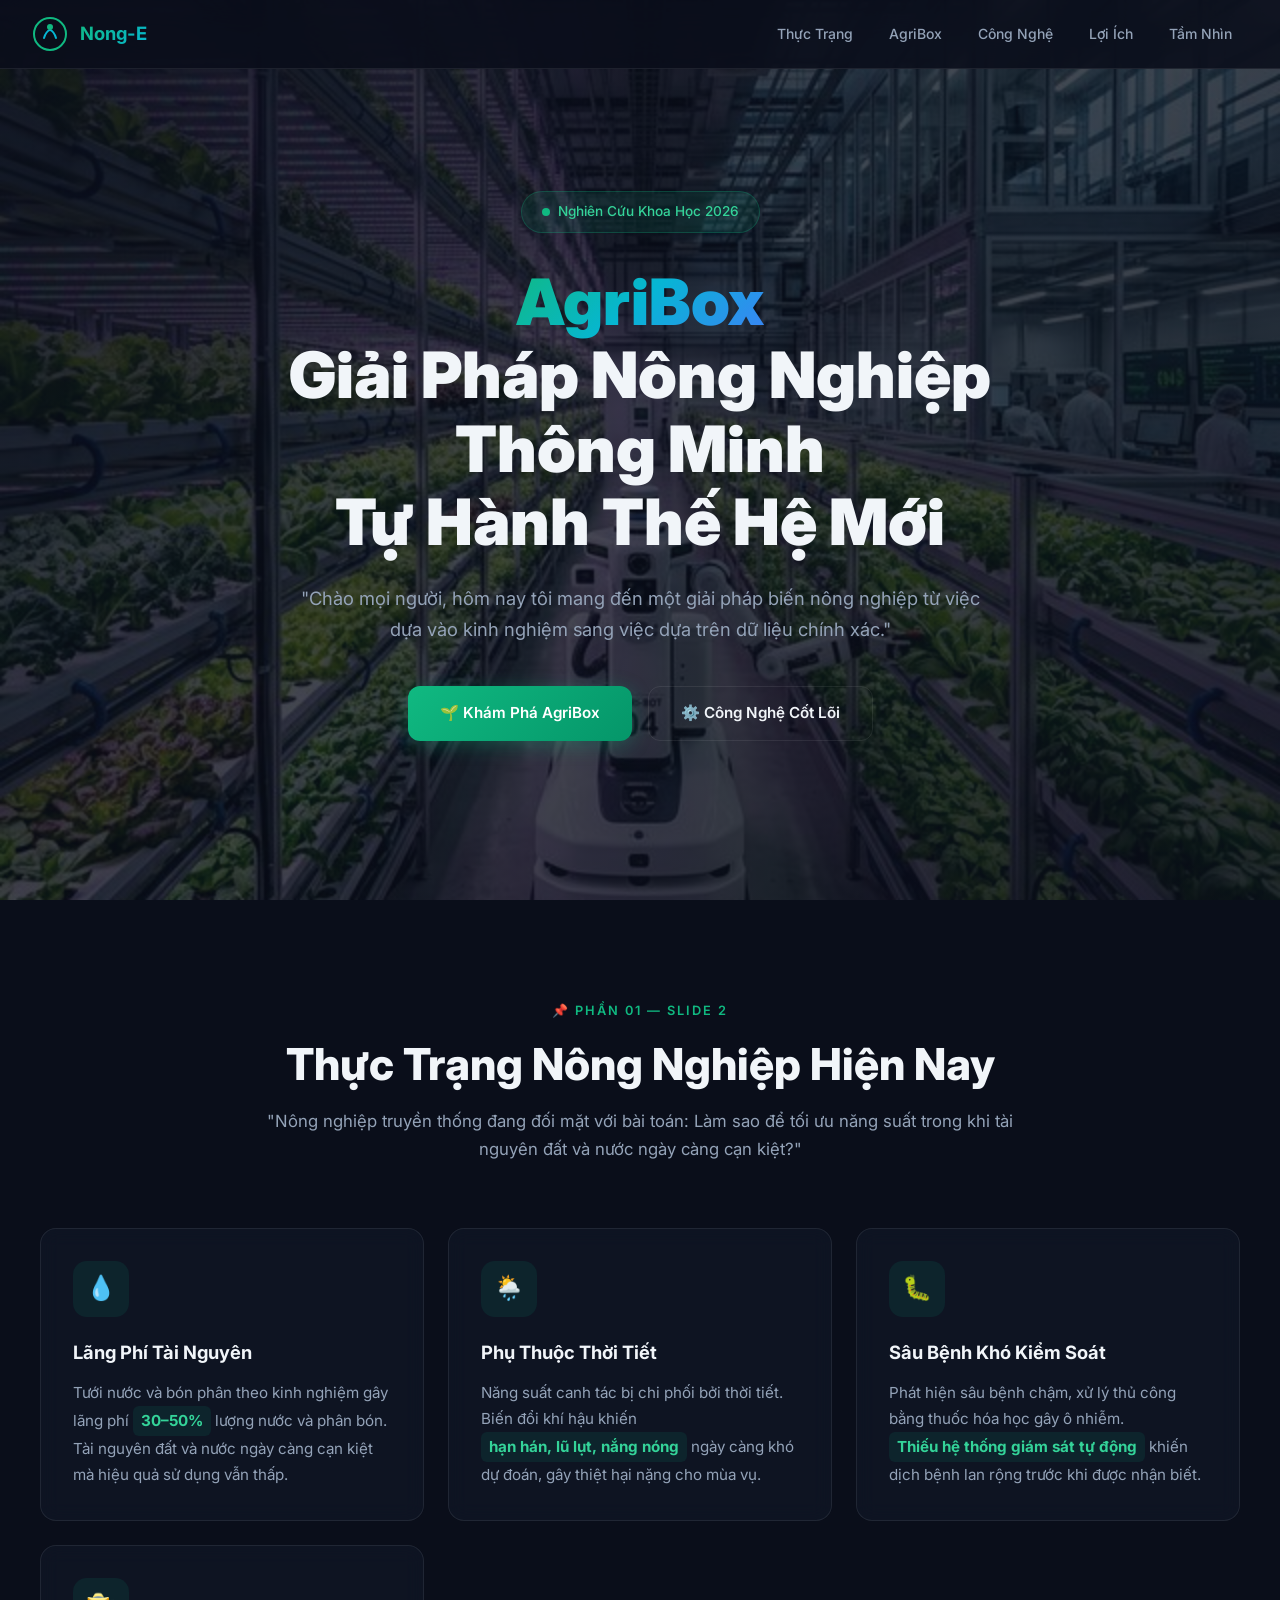
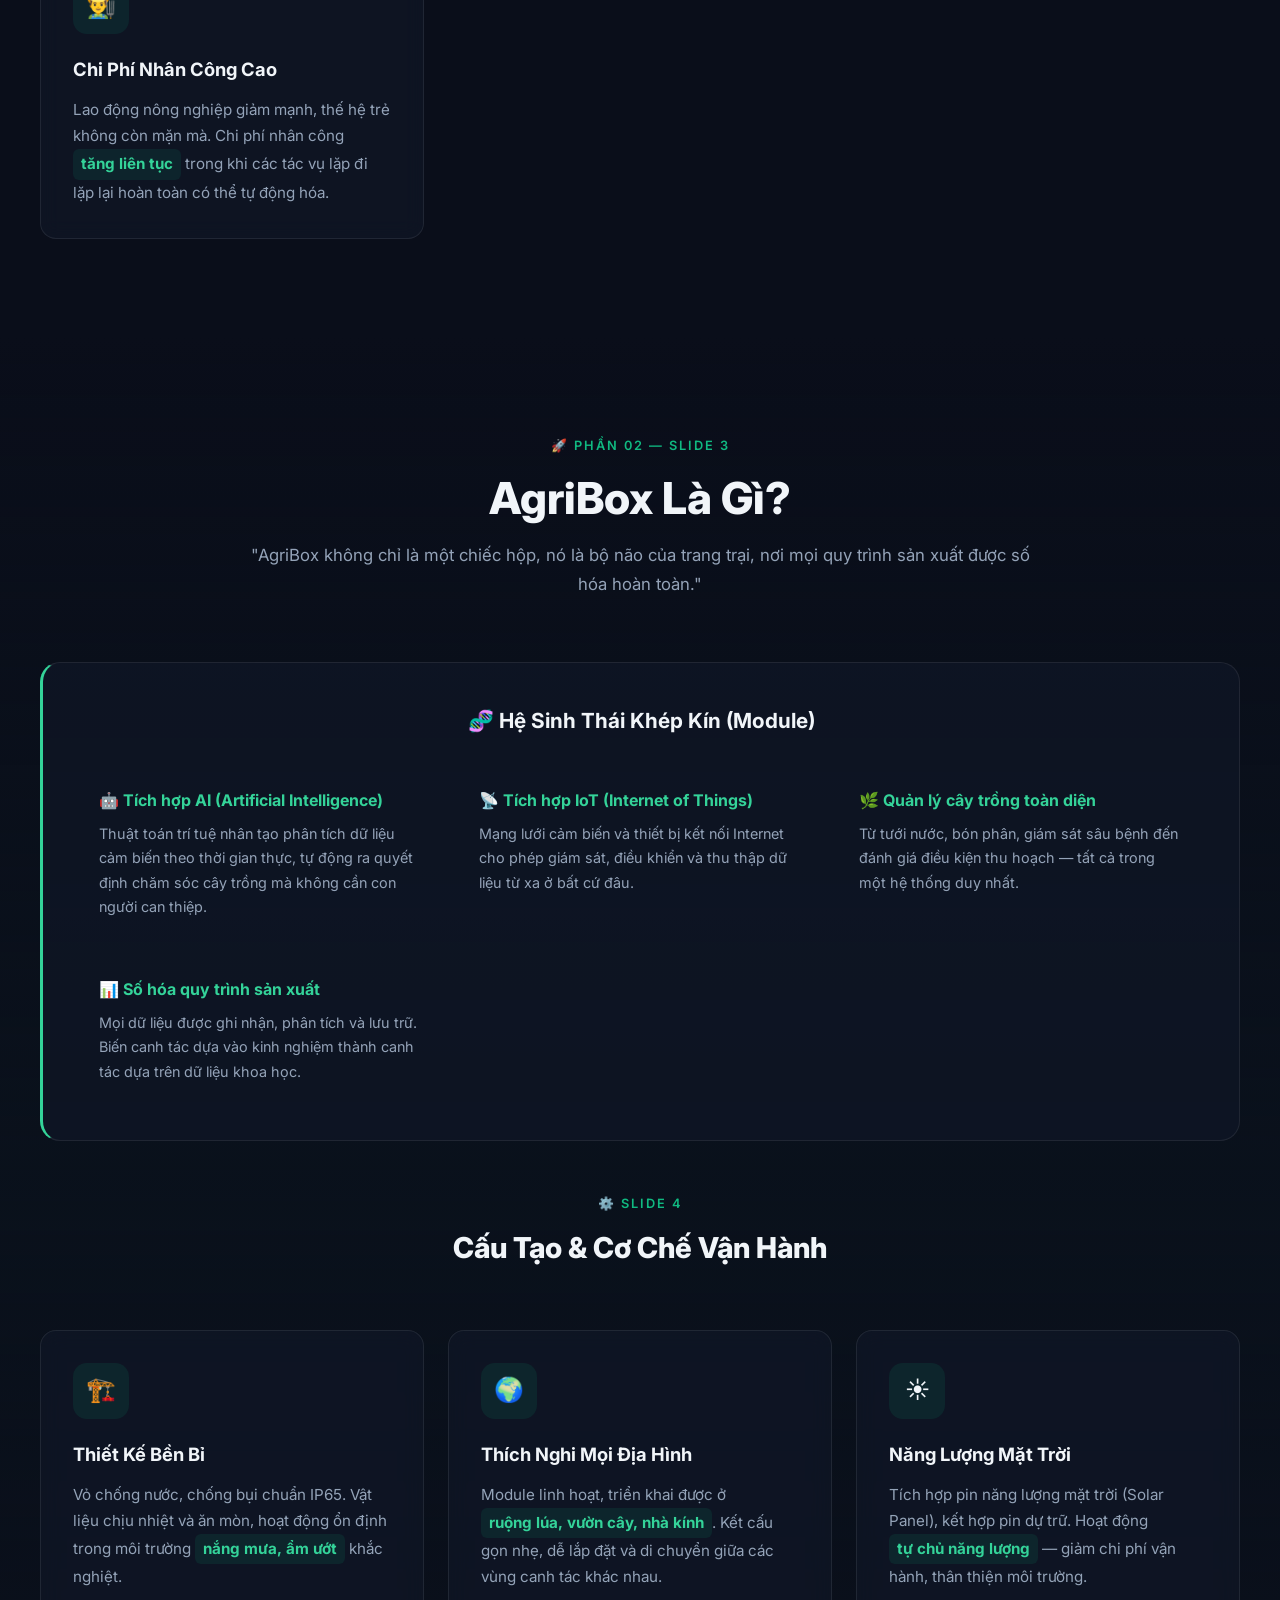
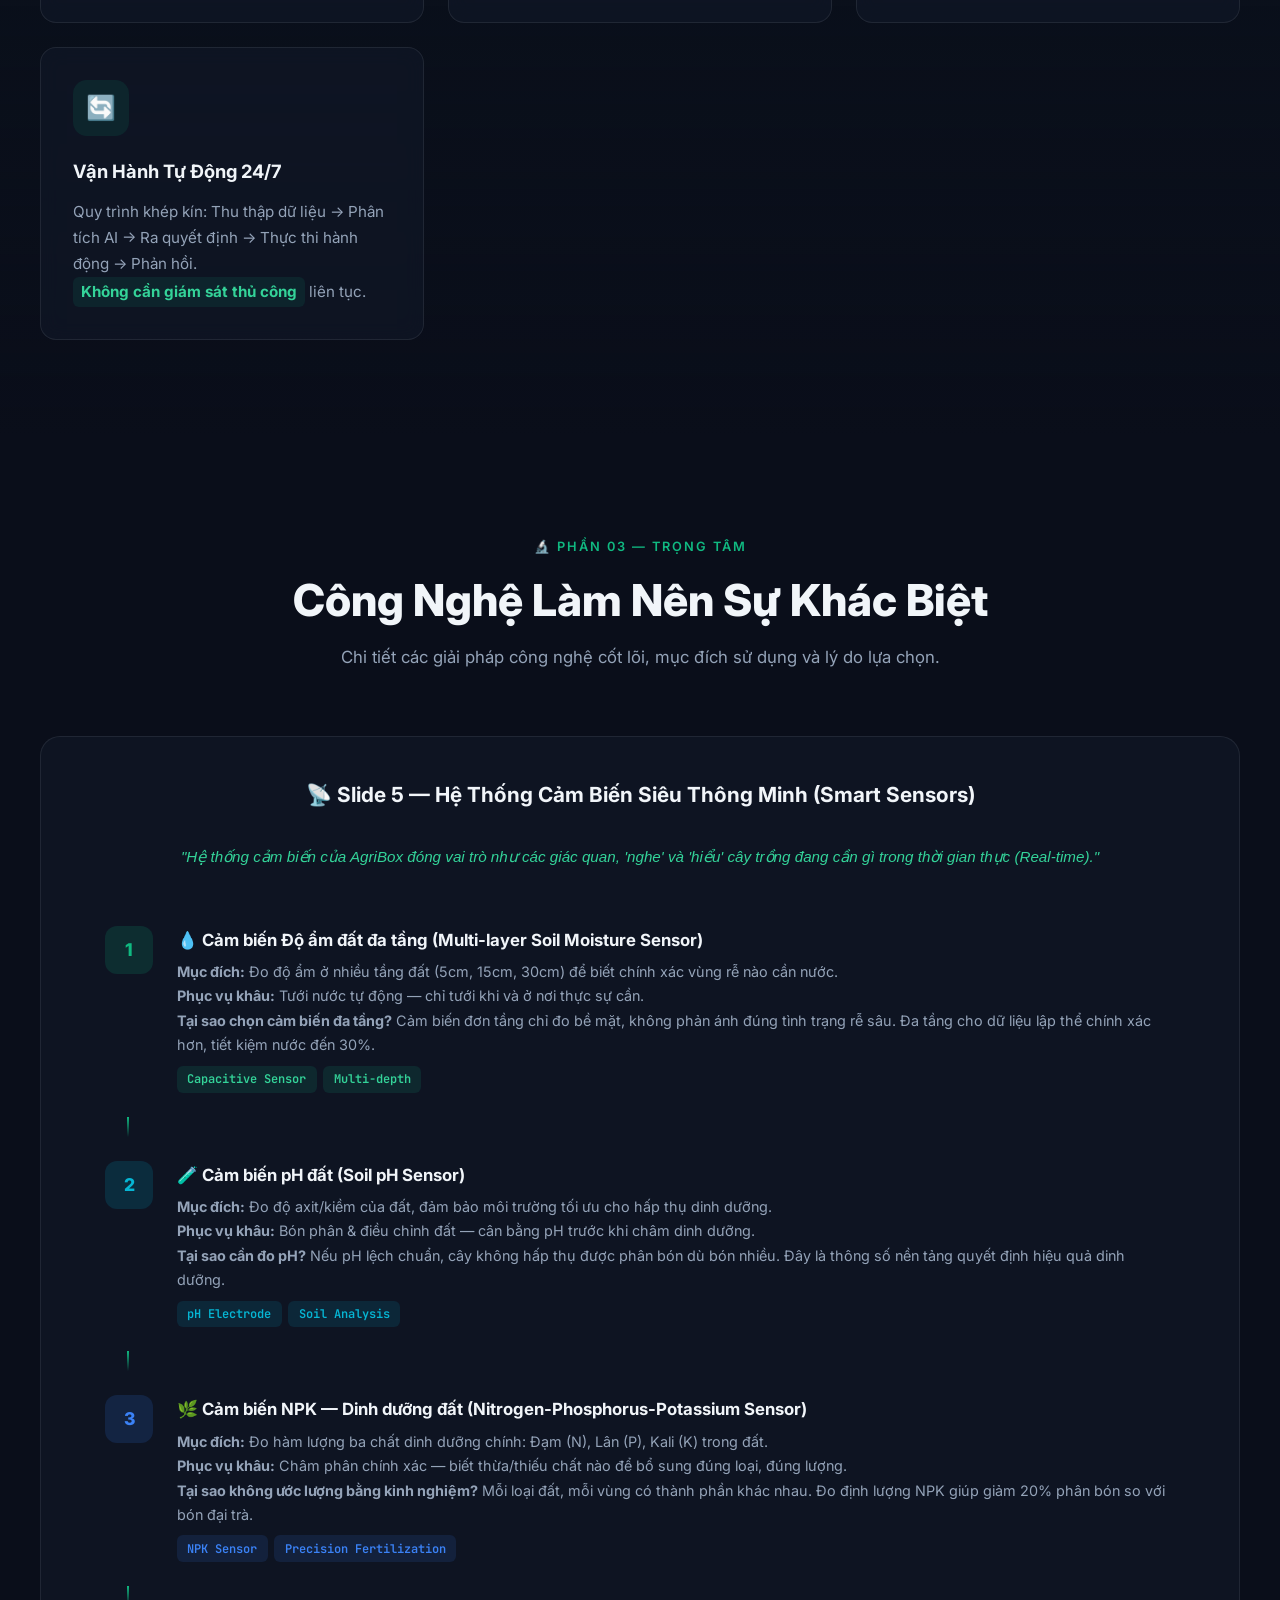
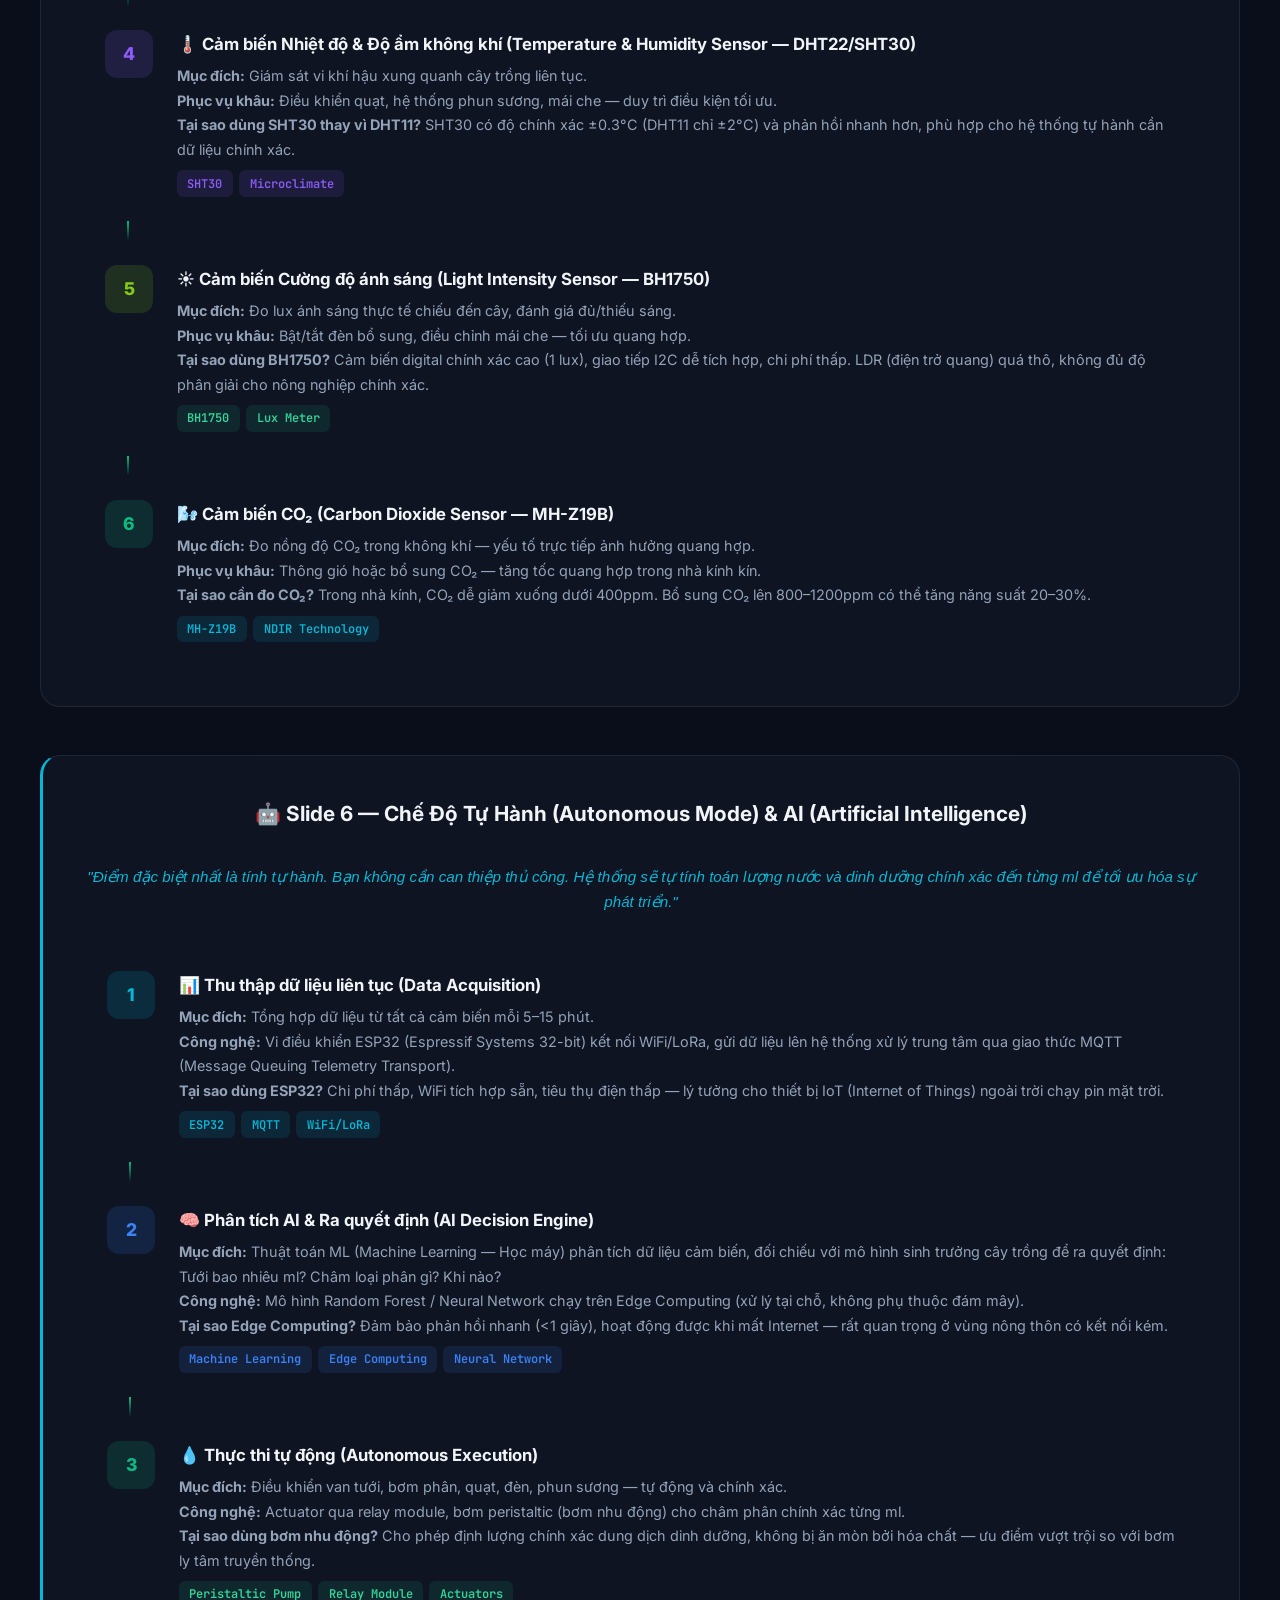
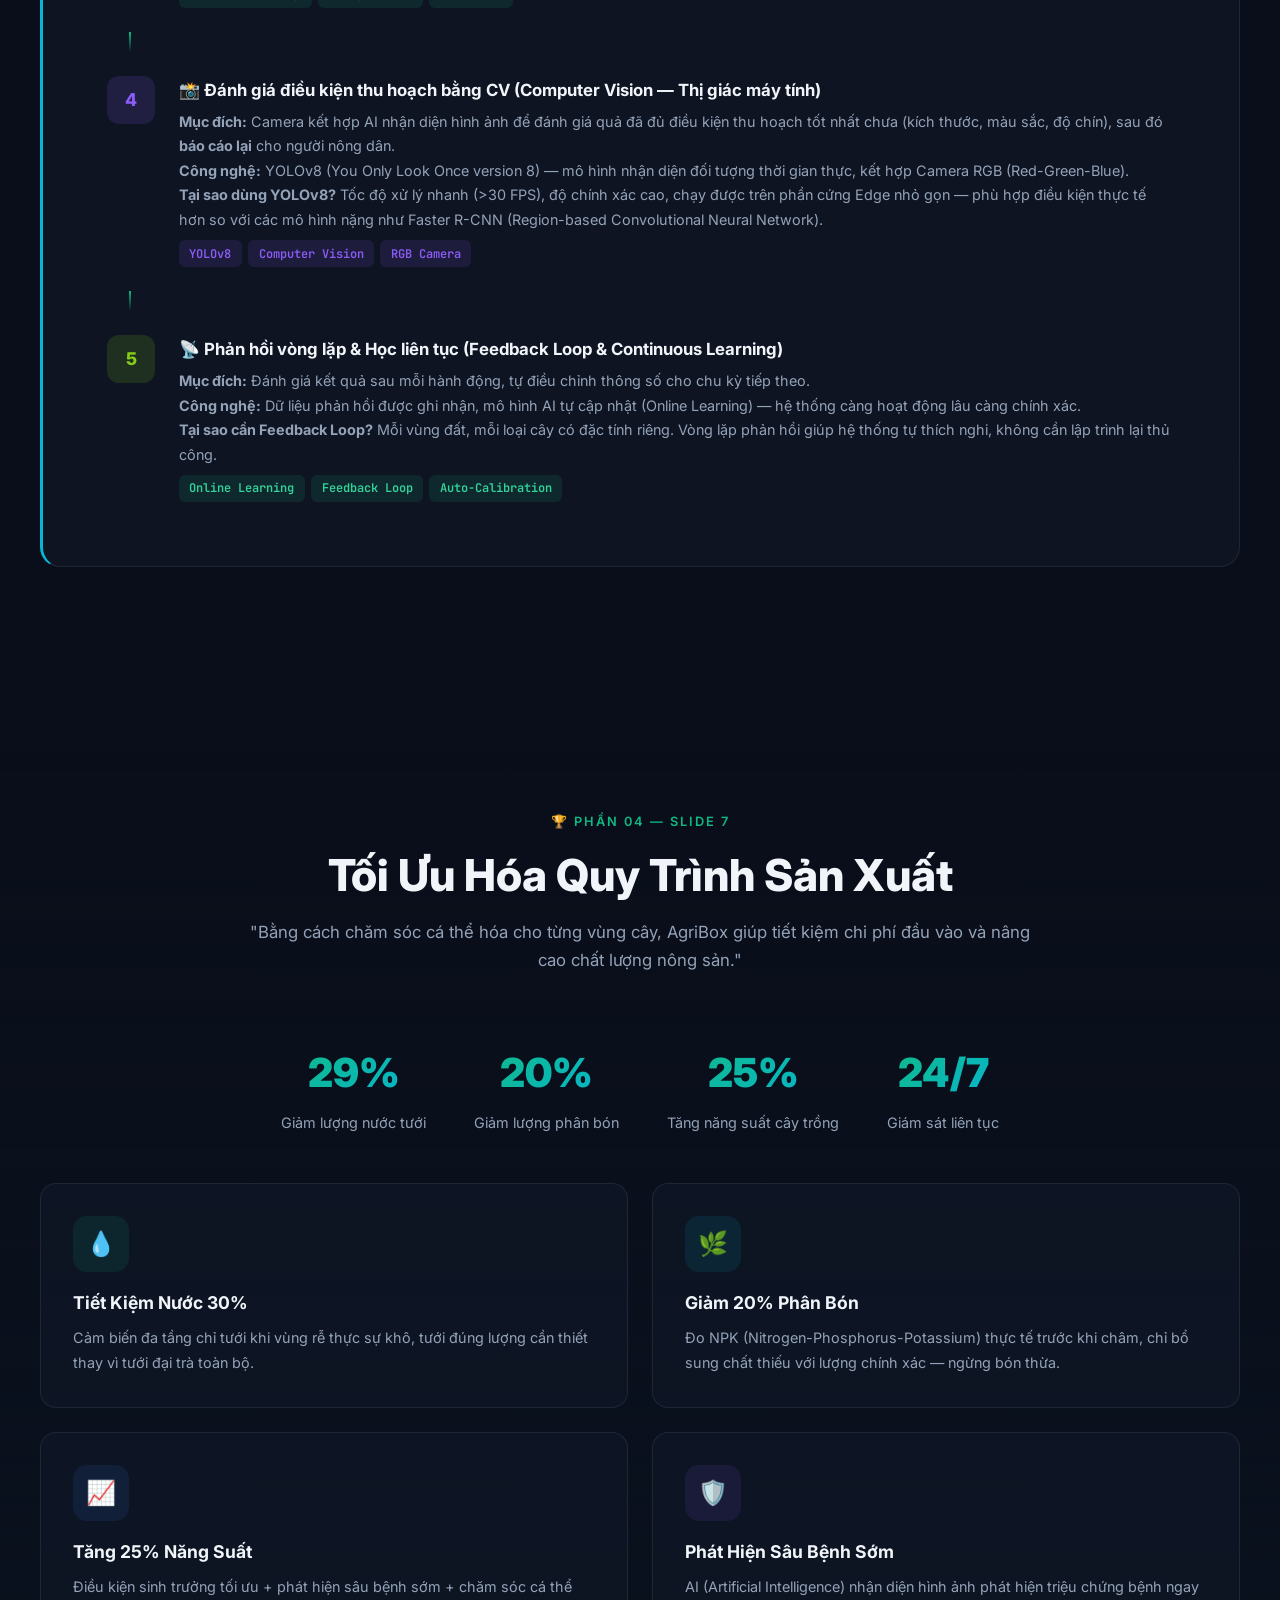
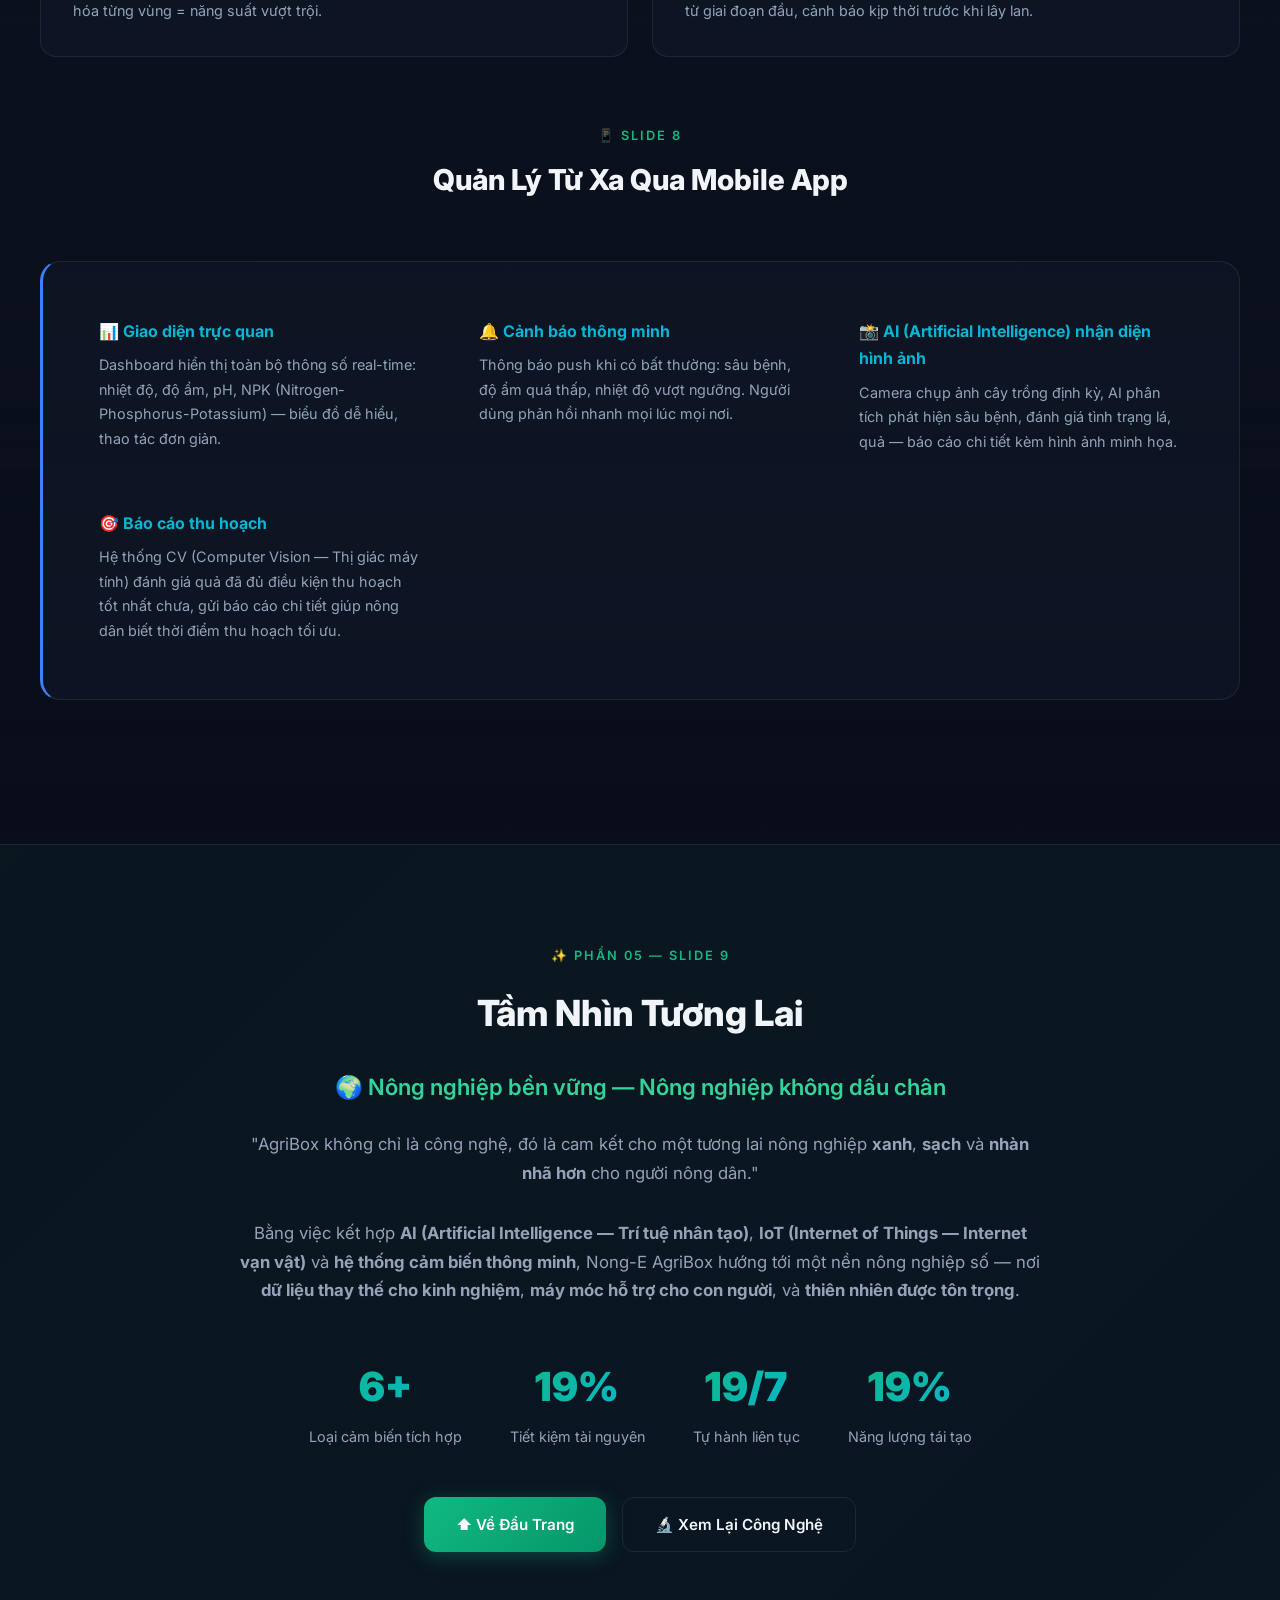
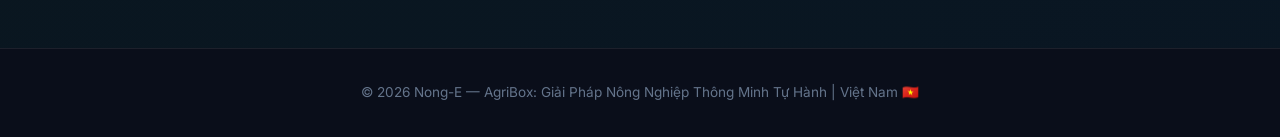
==== commit 08dd1375: "Restructuring and content" ====
--- a/index.html
+++ b/index.html
@@ -1,12 +1,15 @@
 <!DOCTYPE html>
 <html lang="vi">
+
 <head>
   <meta charset="UTF-8">
   <meta name="viewport" content="width=device-width, initial-scale=1.0">
-  <meta name="description" content="Nghiên cứu thiết kế và phát triển Robot trợ lý nông nghiệp trong nhà kính sử dụng công nghệ Vision-Language Navigation tại Việt Nam">
-  <title>VLN AgriBot — Robot Trợ Lý Nông Nghiệp Thông Minh</title>
+  <meta name="description"
+    content="Nong-E — AgriBox: Giải pháp Nông nghiệp thông minh tự hành thế hệ mới, tích hợp AI và IoT để quản lý cây trồng khép kín.">
+  <title>Nong-E — AgriBox | Nông Nghiệp Thông Minh Tự Hành</title>
   <link rel="stylesheet" href="style.css">
 </head>
+
 <body>
   <div class="particles"></div>
 
@@ -14,333 +17,499 @@
   <nav class="navbar">
     <div class="nav-inner">
       <a href="#hero" class="nav-logo">
-        <svg viewBox="0 0 36 36" fill="none"><circle cx="18" cy="18" r="16" stroke="#10b981" stroke-width="2"/><path d="M12 22c1-4 4-8 6-8s5 4 6 8" stroke="#06b6d4" stroke-width="2" stroke-linecap="round"/><circle cx="18" cy="11" r="3" fill="#10b981"/></svg>
-        <span>VLN AgriBot</span>
+        <svg viewBox="0 0 36 36" fill="none">
+          <circle cx="18" cy="18" r="16" stroke="#10b981" stroke-width="2" />
+          <path d="M12 22c1-4 4-8 6-8s5 4 6 8" stroke="#06b6d4" stroke-width="2" stroke-linecap="round" />
+          <circle cx="18" cy="11" r="3" fill="#10b981" />
+        </svg>
+        <span>Nong-E</span>
       </a>
       <button class="nav-toggle">☰</button>
       <ul class="nav-links">
-        <li><a href="#problem">Đặt Vấn Đề</a></li>
-        <li><a href="#solution">Giải Pháp</a></li>
-        <li><a href="#value">Giá Trị</a></li>
-        <li><a href="#scenario">Kịch Bản</a></li>
-        <li><a href="#conclusion">Tổng Kết</a></li>
+        <li><a href="#problem">Thực Trạng</a></li>
+        <li><a href="#about">AgriBox</a></li>
+        <li><a href="#technology">Công Nghệ</a></li>
+        <li><a href="#benefits">Lợi Ích</a></li>
+        <li><a href="#conclusion">Tầm Nhìn</a></li>
       </ul>
     </div>
   </nav>
 
-  <!-- HERO -->
+  <!-- ============================================================ -->
+  <!-- PHẦN 1: MỞ ĐẦU — ĐẶT VẤN ĐỀ (Slide 1-2)                  -->
+  <!-- ============================================================ -->
+
+  <!-- Slide 1: Tiêu đề -->
   <section class="hero" id="hero">
     <div class="hero-bg"></div>
     <div class="hero-content">
       <div class="hero-badge"><span class="dot"></span> Nghiên Cứu Khoa Học 2026</div>
-      <h1>Thiết Kế &amp; Phát Triển <br><span class="gradient-text">Robot Trợ Lý Nông Nghiệp</span><br>Trong Nhà Kính Thông Minh</h1>
-      <p>Ứng dụng công nghệ Vision-Language Navigation (VLN) kết hợp AI, Computer Vision và ROS 2 để xây dựng robot tự hành hỗ trợ nông nghiệp trong nhà kính tại Việt Nam.</p>
+      <h1><span class="gradient-text">AgriBox</span><br>Giải Pháp Nông Nghiệp Thông Minh<br>Tự Hành Thế Hệ Mới</h1>
+      <p>"Chào mọi người, hôm nay tôi mang đến một giải pháp biến nông nghiệp từ việc dựa vào kinh nghiệm sang việc dựa
+        trên dữ liệu chính xác."</p>
       <div class="hero-actions">
-        <a href="#solution" class="btn btn-primary">🔬 Khám Phá Giải Pháp</a>
-        <a href="#scenario" class="btn btn-outline">📋 Xem Kịch Bản</a>
+        <a href="#about" class="btn btn-primary">🌱 Khám Phá AgriBox</a>
+        <a href="#technology" class="btn btn-outline">⚙️ Công Nghệ Cốt Lõi</a>
       </div>
     </div>
   </section>
 
-  <!-- PHẦN 1: ĐẶT VẤN ĐỀ -->
+  <!-- Slide 2: Thực trạng nông nghiệp hiện nay -->
   <section class="section" id="problem">
     <div class="container">
       <div class="section-header reveal">
-        <div class="section-label">📌 Phần 01</div>
-        <h2 class="section-title">Đặt Vấn Đề</h2>
-        <p class="section-desc">Nông nghiệp trong nhà kính tại Việt Nam đang đối mặt với nhiều thách thức lớn trong bối cảnh chuyển đổi số và hội nhập quốc tế.</p>
+        <div class="section-label">📌 Phần 01 — Slide 2</div>
+        <h2 class="section-title">Thực Trạng Nông Nghiệp Hiện Nay</h2>
+        <p class="section-desc">"Nông nghiệp truyền thống đang đối mặt với bài toán: Làm sao để tối ưu năng suất trong
+          khi tài nguyên đất và nước ngày càng cạn kiệt?"</p>
       </div>
       <div class="problem-grid">
         <div class="problem-card reveal reveal-delay-1">
+          <div class="card-icon">💧</div>
+          <h3>Lãng Phí Tài Nguyên</h3>
+          <p>Tưới nước và bón phân theo kinh nghiệm gây lãng phí <span class="stat-highlight">30–50%</span> lượng nước
+            và phân bón. Tài nguyên đất và nước ngày càng cạn kiệt mà hiệu quả sử dụng vẫn thấp.</p>
+        </div>
+        <div class="problem-card reveal reveal-delay-2">
+          <div class="card-icon">🌦️</div>
+          <h3>Phụ Thuộc Thời Tiết</h3>
+          <p>Năng suất canh tác bị chi phối bởi thời tiết. Biến đổi khí hậu khiến <span class="stat-highlight">hạn hán,
+              lũ lụt, nắng nóng</span> ngày càng khó dự đoán, gây thiệt hại nặng cho mùa vụ.</p>
+        </div>
+        <div class="problem-card reveal reveal-delay-3">
+          <div class="card-icon">🐛</div>
+          <h3>Sâu Bệnh Khó Kiểm Soát</h3>
+          <p>Phát hiện sâu bệnh chậm, xử lý thủ công bằng thuốc hóa học gây ô nhiễm. <span
+              class="stat-highlight">Thiếu hệ thống giám sát tự động</span> khiến dịch bệnh lan rộng trước khi được nhận
+            biết.</p>
+        </div>
+        <div class="problem-card reveal reveal-delay-4">
           <div class="card-icon">👨‍🌾</div>
-          <h3>Thiếu Hụt Nhân Lực Trầm Trọng</h3>
-          <p>Lao động nông nghiệp tại Việt Nam giảm từ <span class="stat-highlight">~70%</span> xuống còn <span class="stat-highlight">~27%</span> trong hai thập kỷ qua. Thế hệ trẻ không còn mặn mà với công việc đồng áng truyền thống.</p>
-        </div>
-        <div class="problem-card reveal reveal-delay-2">
-          <div class="card-icon">🌡️</div>
-          <h3>Điều Kiện Làm Việc Khắc Nghiệt</h3>
-          <p>Nhiệt độ trong nhà kính có thể lên tới <span class="stat-highlight">45–50°C</span>. Công nhân phải tiếp xúc với thuốc bảo vệ thực vật, dẫn đến các bệnh nghề nghiệp và giảm năng suất lao động.</p>
-        </div>
-        <div class="problem-card reveal reveal-delay-3">
-          <div class="card-icon">📊</div>
-          <h3>Quản Lý Thủ Công, Thiếu Dữ Liệu</h3>
-          <p>Hầu hết nhà kính tại Việt Nam vẫn vận hành bằng kinh nghiệm cá nhân. Việc giám sát sâu bệnh, tưới nước, bón phân chủ yếu <span class="stat-highlight">dựa vào cảm tính</span> mà không có dữ liệu khoa học.</p>
-        </div>
-        <div class="problem-card reveal reveal-delay-4">
-          <div class="card-icon">🤖</div>
-          <h3>Robot Hiện Tại Chưa Đủ "Thông Minh"</h3>
-          <p>Các robot nông nghiệp hiện có thường chỉ đi theo lộ trình cố định, <span class="stat-highlight">không hiểu ngôn ngữ tự nhiên</span> và không thể linh hoạt xử lý tình huống phức tạp trong môi trường thực tế.</p>
-        </div>
-        <div class="problem-card reveal reveal-delay-1">
-          <div class="card-icon">🔗</div>
-          <h3>Thiếu Tích Hợp AI & IoT</h3>
-          <p>Công nghệ AI, IoT và robotics đã phát triển mạnh trên thế giới nhưng việc tích hợp chúng vào hệ thống nông nghiệp nhà kính tại Việt Nam vẫn còn <span class="stat-highlight">rất hạn chế</span>.</p>
-        </div>
-        <div class="problem-card reveal reveal-delay-2">
-          <div class="card-icon">🎯</div>
-          <h3>Câu Hỏi Nghiên Cứu</h3>
-          <p>Làm thế nào để xây dựng một robot có khả năng <span class="stat-highlight">hiểu lệnh giọng nói</span>, tự nhìn-hiểu-di chuyển trong nhà kính, và thực thi các tác vụ nông nghiệp một cách tự động?</p>
+          <h3>Chi Phí Nhân Công Cao</h3>
+          <p>Lao động nông nghiệp giảm mạnh, thế hệ trẻ không còn mặn mà. Chi phí nhân công <span
+              class="stat-highlight">tăng liên tục</span> trong khi các tác vụ lặp đi lặp lại hoàn toàn có thể tự động
+            hóa.</p>
         </div>
       </div>
     </div>
   </section>
 
-  <!-- PHẦN 2: GIẢI PHÁP ĐỘT PHÁ -->
-  <section class="section" id="solution" style="background: linear-gradient(180deg, var(--bg-primary), rgba(16,185,129,0.02), var(--bg-primary));">
+  <!-- ============================================================ -->
+  <!-- PHẦN 2: GIỚI THIỆU HỆ THỐNG AGRIBOX (Slide 3-4)            -->
+  <!-- ============================================================ -->
+  <section class="section" id="about"
+    style="background: linear-gradient(180deg, var(--bg-primary), rgba(16,185,129,0.02), var(--bg-primary));">
     <div class="container">
       <div class="section-header reveal">
-        <div class="section-label">🚀 Phần 02</div>
-        <h2 class="section-title">Giải Pháp Đột Phá</h2>
-        <p class="section-desc">Ứng dụng Vision-Language Navigation (VLN) — cho phép robot hiểu ngôn ngữ tự nhiên, nhìn môi trường và tự điều hướng để thực thi tác vụ nông nghiệp.</p>
-      </div>
-
-      <!-- Workflow Visual -->
-      <div class="workflow-visual reveal">
-        <div class="workflow-title">🔄 Luồng Hoạt Động Hệ Thống (System Workflow)</div>
-        <div class="workflow-steps">
-          <div class="workflow-step">
-            <div class="step-number green">1</div>
-            <div class="step-content">
-              <h4>🎤 Người dùng ra lệnh bằng giọng nói</h4>
-              <p>Nông dân nói lệnh bằng tiếng Việt. Whisper (Speech-to-Text) chuyển giọng nói thành văn bản chính xác.</p>
-              <div class="step-tech"><span class="tech-badge green">Whisper</span><span class="tech-badge green">Speech-to-Text</span></div>
-            </div>
-          </div>
-          <div class="step-connector"></div>
-          <div class="workflow-step">
-            <div class="step-number cyan">2</div>
-            <div class="step-content">
-              <h4>🧠 LLM hiểu ý định & lập kế hoạch</h4>
-              <p>Mô hình ngôn ngữ lớn (LLM) phân tích văn bản để trích xuất Intent, Object, Location. Task Planner tạo kịch bản JSON cho chuỗi hành động.</p>
-              <div class="step-tech"><span class="tech-badge cyan">LLM – NLU</span><span class="tech-badge cyan">Task Planner</span><span class="tech-badge cyan">JSON Script</span></div>
-            </div>
-          </div>
-          <div class="step-connector"></div>
-          <div class="workflow-step">
-            <div class="step-number blue">3</div>
-            <div class="step-content">
-              <h4>👁️ Thị giác & Bản đồ — Xác định mục tiêu</h4>
-              <p>Camera RGB-D + YOLOv8/OpenCV nhận diện cây trồng, chướng ngại vật. Đồng thời xây dựng bản đồ SLAM để định vị robot trong nhà kính.</p>
-              <div class="step-tech"><span class="tech-badge blue">Camera RGB-D</span><span class="tech-badge blue">YOLOv8</span><span class="tech-badge blue">OpenCV</span><span class="tech-badge blue">SLAM</span></div>
-            </div>
-          </div>
-          <div class="step-connector"></div>
-          <div class="workflow-step">
-            <div class="step-number purple">4</div>
-            <div class="step-content">
-              <h4>🗺️ Điều hướng VLN & Thực thi</h4>
-              <p>Kết hợp ngôn ngữ + thị giác để điều hướng (VLN). Path Planning tránh vật cản bằng Nav2. ROS 2 Middleware giao tiếp với vi điều khiển ESP32/STM32 điều khiển động cơ và công cụ (khoan đất, bơm nước, bật đèn).</p>
-              <div class="step-tech"><span class="tech-badge purple">VLN Navigation</span><span class="tech-badge purple">Nav2</span><span class="tech-badge purple">ROS 2</span><span class="tech-badge purple">ESP32/STM32</span></div>
-            </div>
-          </div>
-          <div class="step-connector"></div>
-          <div class="workflow-step">
-            <div class="step-number lime">5</div>
-            <div class="step-content">
-              <h4>📡 Phản hồi vòng lặp & Báo cáo</h4>
-              <p>Cảm biến IoT & Camera đánh giá kết quả. Nếu thất bại → lên kế hoạch lại. Nếu thành công → LLM tóm tắt báo cáo và phát âm thanh qua loa.</p>
-              <div class="step-tech"><span class="tech-badge green">IoT Sensors</span><span class="tech-badge green">Feedback Loop</span><span class="tech-badge green">LLM Report</span></div>
-            </div>
-          </div>
-        </div>
-      </div>
-
-      <!-- Kiến thức áp dụng -->
-      <h3 class="reveal" style="text-align:center; margin-bottom:1.5rem; font-size:1.4rem;">🎓 Kiến Thức Cốt Lõi Được Áp Dụng</h3>
-      <div class="knowledge-grid">
-        <div class="knowledge-card reveal reveal-delay-1">
-          <h4>🗣️ Xử Lý Ngôn Ngữ Tự Nhiên (NLP)</h4>
-          <p>Whisper chuyển giọng nói → văn bản. LLM (GPT/LLaMA) hiểu ngữ nghĩa, trích xuất ý định hành động, đối tượng và vị trí mục tiêu.</p>
-        </div>
-        <div class="knowledge-card reveal reveal-delay-2">
-          <h4>👁️ Thị Giác Máy Tính (Computer Vision)</h4>
-          <p>YOLOv8 phát hiện đối tượng real-time. Camera RGB-D cung cấp thông tin chiều sâu. SLAM xây dựng bản đồ 3D môi trường.</p>
-        </div>
-        <div class="knowledge-card reveal reveal-delay-3">
-          <h4>🧭 Vision-Language Navigation (VLN)</h4>
-          <p>Kết hợp đa phương thức: ngôn ngữ + hình ảnh → quyết định điều hướng. Đây là lõi đột phá cho phép robot "hiểu" và "thấy" cùng lúc.</p>
-        </div>
-        <div class="knowledge-card reveal reveal-delay-4">
-          <h4>⚙️ Robotics & Hệ Thống Nhúng</h4>
-          <p>ROS 2 làm middleware giao tiếp. Nav2 cho path planning. ESP32/STM32 điều khiển phần cứng: motor, bơm nước, đèn, khoan đất.</p>
-        </div>
-      </div>
-
-      <!-- Vì sao lại vậy? -->
-      <div class="workflow-visual reveal" style="margin-top:3rem; border-left: 3px solid var(--accent-cyan);">
-        <div class="workflow-title">💡 Vì Sao VLN Là Giải Pháp Đột Phá?</div>
-        <div style="display:grid; grid-template-columns: repeat(auto-fit, minmax(250px,1fr)); gap:1.5rem;">
-          <div style="padding:1rem;">
-            <h4 style="color:var(--accent-emerald); margin-bottom:0.5rem;">✅ Tương tác tự nhiên</h4>
-            <p style="color:var(--text-secondary); font-size:0.9rem;">Nông dân không cần biết lập trình, chỉ cần nói tiếng Việt — robot hiểu và hành động.</p>
-          </div>
-          <div style="padding:1rem;">
-            <h4 style="color:var(--accent-emerald); margin-bottom:0.5rem;">✅ Đa phương thức (Multimodal)</h4>
-            <p style="color:var(--text-secondary); font-size:0.9rem;">Kết hợp đồng thời ngôn ngữ + thị giác, vượt trội so với robot chỉ dùng cảm biến đơn lẻ.</p>
-          </div>
-          <div style="padding:1rem;">
-            <h4 style="color:var(--accent-emerald); margin-bottom:0.5rem;">✅ Thích ứng linh hoạt</h4>
-            <p style="color:var(--text-secondary); font-size:0.9rem;">Không cần lập trình lại khi thay đổi layout nhà kính hay loại cây trồng mới.</p>
-          </div>
-          <div style="padding:1rem;">
-            <h4 style="color:var(--accent-emerald); margin-bottom:0.5rem;">✅ Mã nguồn mở</h4>
-            <p style="color:var(--text-secondary); font-size:0.9rem;">Xây dựng trên ROS 2, YOLOv8, Whisper — giảm chi phí, tăng khả năng mở rộng & cộng đồng hỗ trợ.</p>
-          </div>
+        <div class="section-label">🚀 Phần 02 — Slide 3</div>
+        <h2 class="section-title">AgriBox Là Gì?</h2>
+        <p class="section-desc">"AgriBox không chỉ là một chiếc hộp, nó là bộ não của trang trại, nơi mọi quy trình sản
+          xuất được số hóa hoàn toàn."</p>
+      </div>
+
+      <!-- Slide 3: AgriBox là gì? -->
+      <div class="workflow-visual reveal" style="border-left: 3px solid var(--accent-emerald);">
+        <div class="workflow-title">🧬 Hệ Sinh Thái Khép Kín (Module)</div>
+        <div style="display:grid; grid-template-columns: repeat(auto-fit, minmax(280px,1fr)); gap:1.5rem;">
+          <div style="padding:1rem;">
+            <h4 style="color:var(--accent-emerald); margin-bottom:0.5rem;">🤖 Tích hợp AI (Artificial Intelligence)</h4>
+            <p style="color:var(--text-secondary); font-size:0.9rem;">Thuật toán trí tuệ nhân tạo phân tích dữ liệu cảm
+              biến theo thời gian thực, tự động ra quyết định chăm sóc cây trồng mà không cần con người can thiệp.</p>
+          </div>
+          <div style="padding:1rem;">
+            <h4 style="color:var(--accent-emerald); margin-bottom:0.5rem;">📡 Tích hợp IoT (Internet of Things)</h4>
+            <p style="color:var(--text-secondary); font-size:0.9rem;">Mạng lưới cảm biến và thiết bị kết nối Internet
+              cho phép giám sát, điều khiển và thu thập dữ liệu từ xa ở bất cứ đâu.</p>
+          </div>
+          <div style="padding:1rem;">
+            <h4 style="color:var(--accent-emerald); margin-bottom:0.5rem;">🌿 Quản lý cây trồng toàn diện</h4>
+            <p style="color:var(--text-secondary); font-size:0.9rem;">Từ tưới nước, bón phân, giám sát sâu bệnh đến
+              đánh giá điều kiện thu hoạch — tất cả trong một hệ thống duy nhất.</p>
+          </div>
+          <div style="padding:1rem;">
+            <h4 style="color:var(--accent-emerald); margin-bottom:0.5rem;">📊 Số hóa quy trình sản xuất</h4>
+            <p style="color:var(--text-secondary); font-size:0.9rem;">Mọi dữ liệu được ghi nhận, phân tích và lưu trữ.
+              Biến canh tác dựa vào kinh nghiệm thành canh tác dựa trên dữ liệu khoa học.</p>
+          </div>
+        </div>
+      </div>
+
+      <!-- Slide 4: Cấu tạo và Cơ chế vận hành -->
+      <div class="section-header reveal" style="margin-top:3rem;">
+        <div class="section-label">⚙️ Slide 4</div>
+        <h2 class="section-title" style="font-size:1.8rem;">Cấu Tạo & Cơ Chế Vận Hành</h2>
+      </div>
+      <div class="problem-grid">
+        <div class="problem-card reveal reveal-delay-1">
+          <div class="card-icon">🏗️</div>
+          <h3>Thiết Kế Bền Bỉ</h3>
+          <p>Vỏ chống nước, chống bụi chuẩn IP65. Vật liệu chịu nhiệt và ăn mòn, hoạt động ổn định trong môi trường
+            <span class="stat-highlight">nắng mưa, ẩm ướt</span> khắc nghiệt.</p>
+        </div>
+        <div class="problem-card reveal reveal-delay-2">
+          <div class="card-icon">🌍</div>
+          <h3>Thích Nghi Mọi Địa Hình</h3>
+          <p>Module linh hoạt, triển khai được ở <span class="stat-highlight">ruộng lúa, vườn cây, nhà kính</span>. Kết
+            cấu gọn nhẹ, dễ lắp đặt và di chuyển giữa các vùng canh tác khác nhau.</p>
+        </div>
+        <div class="problem-card reveal reveal-delay-3">
+          <div class="card-icon">☀️</div>
+          <h3>Năng Lượng Mặt Trời</h3>
+          <p>Tích hợp pin năng lượng mặt trời (Solar Panel), kết hợp pin dự trữ. Hoạt động <span
+              class="stat-highlight">tự chủ năng lượng</span> — giảm chi phí vận hành, thân thiện môi trường.</p>
+        </div>
+        <div class="problem-card reveal reveal-delay-4">
+          <div class="card-icon">🔄</div>
+          <h3>Vận Hành Tự Động 24/7</h3>
+          <p>Quy trình khép kín: Thu thập dữ liệu → Phân tích AI → Ra quyết định → Thực thi hành động → Phản hồi. <span
+              class="stat-highlight">Không cần giám sát thủ công</span> liên tục.</p>
         </div>
       </div>
     </div>
   </section>
 
-  <!-- PHẦN 3: GIÁ TRỊ THỰC TIỄN -->
-  <section class="section" id="value">
+  <!-- ============================================================ -->
+  <!-- PHẦN 3: CÔNG NGHỆ LÀM NÊN SỰ KHÁC BIỆT (Slide 5-6)       -->
+  <!-- ============================================================ -->
+  <section class="section" id="technology">
     <div class="container">
       <div class="section-header reveal">
-        <div class="section-label">🏆 Phần 03</div>
-        <h2 class="section-title">Giá Trị Thực Tiễn Cho Việt Nam</h2>
-        <p class="section-desc">Dự án không chỉ mang giá trị học thuật mà còn tạo ra tác động thực tế trong khoa học, công nghệ và kinh tế nông nghiệp Việt Nam.</p>
-      </div>
+        <div class="section-label">🔬 Phần 03 — TRỌNG TÂM</div>
+        <h2 class="section-title">Công Nghệ Làm Nên Sự Khác Biệt</h2>
+        <p class="section-desc">Chi tiết các giải pháp công nghệ cốt lõi, mục đích sử dụng và lý do lựa chọn.</p>
+      </div>
+
+      <!-- Slide 5: Hệ thống cảm biến siêu thông minh -->
+      <div class="workflow-visual reveal">
+        <div class="workflow-title">📡 Slide 5 — Hệ Thống Cảm Biến Siêu Thông Minh (Smart Sensors)</div>
+        <p style="text-align:center; color:var(--accent-emerald); font-style:italic; margin-bottom:2rem; font-size:0.95rem;">
+          "Hệ thống cảm biến của AgriBox đóng vai trò như các giác quan, 'nghe' và 'hiểu' cây trồng đang cần gì trong
+          thời gian thực (Real-time)."
+        </p>
+        <div class="workflow-steps">
+          <div class="workflow-step">
+            <div class="step-number green">1</div>
+            <div class="step-content">
+              <h4>💧 Cảm biến Độ ẩm đất đa tầng (Multi-layer Soil Moisture Sensor)</h4>
+              <p><strong>Mục đích:</strong> Đo độ ẩm ở nhiều tầng đất (5cm, 15cm, 30cm) để biết chính xác vùng rễ nào
+                cần nước.<br>
+                <strong>Phục vụ khâu:</strong> Tưới nước tự động — chỉ tưới khi và ở nơi thực sự cần.<br>
+                <strong>Tại sao chọn cảm biến đa tầng?</strong> Cảm biến đơn tầng chỉ đo bề mặt, không phản ánh đúng
+                tình trạng rễ sâu. Đa tầng cho dữ liệu lập thể chính xác hơn, tiết kiệm nước đến 30%.
+              </p>
+              <div class="step-tech"><span class="tech-badge green">Capacitive Sensor</span><span
+                  class="tech-badge green">Multi-depth</span></div>
+            </div>
+          </div>
+          <div class="step-connector"></div>
+          <div class="workflow-step">
+            <div class="step-number cyan">2</div>
+            <div class="step-content">
+              <h4>🧪 Cảm biến pH đất (Soil pH Sensor)</h4>
+              <p><strong>Mục đích:</strong> Đo độ axit/kiềm của đất, đảm bảo môi trường tối ưu cho hấp thụ dinh
+                dưỡng.<br>
+                <strong>Phục vụ khâu:</strong> Bón phân & điều chỉnh đất — cân bằng pH trước khi châm dinh dưỡng.<br>
+                <strong>Tại sao cần đo pH?</strong> Nếu pH lệch chuẩn, cây không hấp thụ được phân bón dù bón nhiều.
+                Đây là thông số nền tảng quyết định hiệu quả dinh dưỡng.
+              </p>
+              <div class="step-tech"><span class="tech-badge cyan">pH Electrode</span><span
+                  class="tech-badge cyan">Soil Analysis</span></div>
+            </div>
+          </div>
+          <div class="step-connector"></div>
+          <div class="workflow-step">
+            <div class="step-number blue">3</div>
+            <div class="step-content">
+              <h4>🌿 Cảm biến NPK — Dinh dưỡng đất (Nitrogen-Phosphorus-Potassium Sensor)</h4>
+              <p><strong>Mục đích:</strong> Đo hàm lượng ba chất dinh dưỡng chính: Đạm (N), Lân (P), Kali (K) trong
+                đất.<br>
+                <strong>Phục vụ khâu:</strong> Châm phân chính xác — biết thừa/thiếu chất nào để bổ sung đúng loại,
+                đúng lượng.<br>
+                <strong>Tại sao không ước lượng bằng kinh nghiệm?</strong> Mỗi loại đất, mỗi vùng có thành phần khác
+                nhau. Đo định lượng NPK giúp giảm 20% phân bón so với bón đại trà.
+              </p>
+              <div class="step-tech"><span class="tech-badge blue">NPK Sensor</span><span
+                  class="tech-badge blue">Precision Fertilization</span></div>
+            </div>
+          </div>
+          <div class="step-connector"></div>
+          <div class="workflow-step">
+            <div class="step-number purple">4</div>
+            <div class="step-content">
+              <h4>🌡️ Cảm biến Nhiệt độ & Độ ẩm không khí (Temperature & Humidity Sensor — DHT22/SHT30)</h4>
+              <p><strong>Mục đích:</strong> Giám sát vi khí hậu xung quanh cây trồng liên tục.<br>
+                <strong>Phục vụ khâu:</strong> Điều khiển quạt, hệ thống phun sương, mái che — duy trì điều kiện
+                tối ưu.<br>
+                <strong>Tại sao dùng SHT30 thay vì DHT11?</strong> SHT30 có độ chính xác ±0.3°C (DHT11 chỉ ±2°C) và
+                phản hồi nhanh hơn, phù hợp cho hệ thống tự hành cần dữ liệu chính xác.
+              </p>
+              <div class="step-tech"><span class="tech-badge purple">SHT30</span><span
+                  class="tech-badge purple">Microclimate</span></div>
+            </div>
+          </div>
+          <div class="step-connector"></div>
+          <div class="workflow-step">
+            <div class="step-number lime">5</div>
+            <div class="step-content">
+              <h4>☀️ Cảm biến Cường độ ánh sáng (Light Intensity Sensor — BH1750)</h4>
+              <p><strong>Mục đích:</strong> Đo lux ánh sáng thực tế chiếu đến cây, đánh giá đủ/thiếu sáng.<br>
+                <strong>Phục vụ khâu:</strong> Bật/tắt đèn bổ sung, điều chỉnh mái che — tối ưu quang hợp.<br>
+                <strong>Tại sao dùng BH1750?</strong> Cảm biến digital chính xác cao (1 lux), giao tiếp I2C dễ tích
+                hợp, chi phí thấp. LDR (điện trở quang) quá thô, không đủ độ phân giải cho nông nghiệp chính xác.
+              </p>
+              <div class="step-tech"><span class="tech-badge green">BH1750</span><span
+                  class="tech-badge green">Lux Meter</span></div>
+            </div>
+          </div>
+          <div class="step-connector"></div>
+          <div class="workflow-step">
+            <div class="step-number green">6</div>
+            <div class="step-content">
+              <h4>🌬️ Cảm biến CO₂ (Carbon Dioxide Sensor — MH-Z19B)</h4>
+              <p><strong>Mục đích:</strong> Đo nồng độ CO₂ trong không khí — yếu tố trực tiếp ảnh hưởng quang hợp.<br>
+                <strong>Phục vụ khâu:</strong> Thông gió hoặc bổ sung CO₂ — tăng tốc quang hợp trong nhà kính kín.<br>
+                <strong>Tại sao cần đo CO₂?</strong> Trong nhà kính, CO₂ dễ giảm xuống dưới 400ppm. Bổ sung CO₂ lên
+                800–1200ppm có thể tăng năng suất 20–30%.
+              </p>
+              <div class="step-tech"><span class="tech-badge cyan">MH-Z19B</span><span
+                  class="tech-badge cyan">NDIR Technology</span></div>
+            </div>
+          </div>
+        </div>
+      </div>
+
+      <!-- Slide 6: Chế độ Tự hành & AI -->
+      <div class="workflow-visual reveal" style="margin-top:2rem; border-left: 3px solid var(--accent-cyan);">
+        <div class="workflow-title">🤖 Slide 6 — Chế Độ Tự Hành (Autonomous Mode) & AI (Artificial Intelligence)</div>
+        <p style="text-align:center; color:var(--accent-cyan); font-style:italic; margin-bottom:2rem; font-size:0.95rem;">
+          "Điểm đặc biệt nhất là tính tự hành. Bạn không cần can thiệp thủ công. Hệ thống sẽ tự tính toán lượng nước
+          và dinh dưỡng chính xác đến từng ml để tối ưu hóa sự phát triển."
+        </p>
+        <div class="workflow-steps">
+          <div class="workflow-step">
+            <div class="step-number cyan">1</div>
+            <div class="step-content">
+              <h4>📊 Thu thập dữ liệu liên tục (Data Acquisition)</h4>
+              <p><strong>Mục đích:</strong> Tổng hợp dữ liệu từ tất cả cảm biến mỗi 5–15 phút.<br>
+                <strong>Công nghệ:</strong> Vi điều khiển ESP32 (Espressif Systems 32-bit) kết nối WiFi/LoRa, gửi dữ
+                liệu lên hệ thống xử lý trung tâm qua giao thức MQTT (Message Queuing Telemetry Transport).<br>
+                <strong>Tại sao dùng ESP32?</strong> Chi phí thấp, WiFi tích hợp sẵn, tiêu thụ điện thấp — lý tưởng
+                cho thiết bị IoT (Internet of Things) ngoài trời chạy pin mặt trời.
+              </p>
+              <div class="step-tech"><span class="tech-badge cyan">ESP32</span><span
+                  class="tech-badge cyan">MQTT</span><span class="tech-badge cyan">WiFi/LoRa</span></div>
+            </div>
+          </div>
+          <div class="step-connector"></div>
+          <div class="workflow-step">
+            <div class="step-number blue">2</div>
+            <div class="step-content">
+              <h4>🧠 Phân tích AI & Ra quyết định (AI Decision Engine)</h4>
+              <p><strong>Mục đích:</strong> Thuật toán ML (Machine Learning — Học máy) phân tích dữ liệu cảm biến, đối
+                chiếu với mô hình sinh trưởng cây trồng để ra quyết định: Tưới bao nhiêu ml? Châm loại phân gì? Khi
+                nào?<br>
+                <strong>Công nghệ:</strong> Mô hình Random Forest / Neural Network chạy trên Edge Computing (xử lý
+                tại chỗ, không phụ thuộc đám mây).<br>
+                <strong>Tại sao Edge Computing?</strong> Đảm bảo phản hồi nhanh (<1 giây), hoạt động được khi mất
+                Internet — rất quan trọng ở vùng nông thôn có kết nối kém.
+              </p>
+              <div class="step-tech"><span class="tech-badge blue">Machine Learning</span><span
+                  class="tech-badge blue">Edge Computing</span><span class="tech-badge blue">Neural Network</span>
+              </div>
+            </div>
+          </div>
+          <div class="step-connector"></div>
+          <div class="workflow-step">
+            <div class="step-number green">3</div>
+            <div class="step-content">
+              <h4>💧 Thực thi tự động (Autonomous Execution)</h4>
+              <p><strong>Mục đích:</strong> Điều khiển van tưới, bơm phân, quạt, đèn, phun sương — tự động và chính
+                xác.<br>
+                <strong>Công nghệ:</strong> Actuator qua relay module, bơm peristaltic (bơm nhu động) cho châm phân
+                chính xác từng ml.<br>
+                <strong>Tại sao dùng bơm nhu động?</strong> Cho phép định lượng chính xác dung dịch dinh dưỡng, không
+                bị ăn mòn bởi hóa chất — ưu điểm vượt trội so với bơm ly tâm truyền thống.
+              </p>
+              <div class="step-tech"><span class="tech-badge green">Peristaltic Pump</span><span
+                  class="tech-badge green">Relay Module</span><span class="tech-badge green">Actuators</span></div>
+            </div>
+          </div>
+          <div class="step-connector"></div>
+          <div class="workflow-step">
+            <div class="step-number purple">4</div>
+            <div class="step-content">
+              <h4>📸 Đánh giá điều kiện thu hoạch bằng CV (Computer Vision — Thị giác máy tính)</h4>
+              <p><strong>Mục đích:</strong> Camera kết hợp AI nhận diện hình ảnh để đánh giá quả đã đủ điều kiện thu
+                hoạch tốt nhất chưa (kích thước, màu sắc, độ chín), sau đó <strong>báo cáo lại</strong> cho người nông
+                dân.<br>
+                <strong>Công nghệ:</strong> YOLOv8 (You Only Look Once version 8) — mô hình nhận diện đối tượng thời
+                gian thực, kết hợp Camera RGB (Red-Green-Blue).<br>
+                <strong>Tại sao dùng YOLOv8?</strong> Tốc độ xử lý nhanh (>30 FPS), độ chính xác cao, chạy được trên
+                phần cứng Edge nhỏ gọn — phù hợp điều kiện thực tế hơn so với các mô hình nặng như Faster R-CNN
+                (Region-based Convolutional Neural Network).
+              </p>
+              <div class="step-tech"><span class="tech-badge purple">YOLOv8</span><span
+                  class="tech-badge purple">Computer Vision</span><span class="tech-badge purple">RGB Camera</span>
+              </div>
+            </div>
+          </div>
+          <div class="step-connector"></div>
+          <div class="workflow-step">
+            <div class="step-number lime">5</div>
+            <div class="step-content">
+              <h4>📡 Phản hồi vòng lặp & Học liên tục (Feedback Loop & Continuous Learning)</h4>
+              <p><strong>Mục đích:</strong> Đánh giá kết quả sau mỗi hành động, tự điều chỉnh thông số cho chu kỳ
+                tiếp theo.<br>
+                <strong>Công nghệ:</strong> Dữ liệu phản hồi được ghi nhận, mô hình AI tự cập nhật (Online Learning)
+                — hệ thống càng hoạt động lâu càng chính xác.<br>
+                <strong>Tại sao cần Feedback Loop?</strong> Mỗi vùng đất, mỗi loại cây có đặc tính riêng. Vòng lặp
+                phản hồi giúp hệ thống tự thích nghi, không cần lập trình lại thủ công.
+              </p>
+              <div class="step-tech"><span class="tech-badge green">Online Learning</span><span
+                  class="tech-badge green">Feedback Loop</span><span class="tech-badge green">Auto-Calibration</span>
+              </div>
+            </div>
+          </div>
+        </div>
+      </div>
+    </div>
+  </section>
+
+  <!-- ============================================================ -->
+  <!-- PHẦN 4: LỢI ÍCH VÀ TÍNH KHẢ THI (Slide 7-8)               -->
+  <!-- ============================================================ -->
+  <section class="section" id="benefits"
+    style="background: linear-gradient(180deg, var(--bg-primary), rgba(6,182,212,0.02), var(--bg-primary));">
+    <div class="container">
+      <div class="section-header reveal">
+        <div class="section-label">🏆 Phần 04 — Slide 7</div>
+        <h2 class="section-title">Tối Ưu Hóa Quy Trình Sản Xuất</h2>
+        <p class="section-desc">"Bằng cách chăm sóc cá thể hóa cho từng vùng cây, AgriBox giúp tiết kiệm chi phí đầu
+          vào và nâng cao chất lượng nông sản."</p>
+      </div>
+
+      <!-- Slide 7: Con số ấn tượng -->
+      <div class="conclusion-stats reveal" style="margin-bottom:3rem;">
+        <div class="stat-item">
+          <div class="stat-value" data-count="30" data-suffix="%">0%</div>
+          <div class="stat-label">Giảm lượng nước tưới</div>
+        </div>
+        <div class="stat-item">
+          <div class="stat-value" data-count="20" data-suffix="%">0%</div>
+          <div class="stat-label">Giảm lượng phân bón</div>
+        </div>
+        <div class="stat-item">
+          <div class="stat-value" data-count="25" data-suffix="%">0%</div>
+          <div class="stat-label">Tăng năng suất cây trồng</div>
+        </div>
+        <div class="stat-item">
+          <div class="stat-value" data-count="24" data-suffix="/7">0/7</div>
+          <div class="stat-label">Giám sát liên tục</div>
+        </div>
+      </div>
+
       <div class="value-grid">
         <div class="value-card reveal reveal-delay-1">
-          <div class="card-icon" style="background:rgba(59,130,246,0.1);">🔬</div>
-          <h3>Giá Trị Khoa Học</h3>
-          <p>Đóng góp vào lĩnh vực VLN ứng dụng trong nông nghiệp — một hướng nghiên cứu mới tại Việt Nam.</p>
-          <ul>
-            <li>Xây dựng bộ dataset tiếng Việt cho VLN nông nghiệp</li>
-            <li>Nghiên cứu tích hợp đa phương thức trong môi trường thực tế</li>
-            <li>Đề xuất mô hình VLN phù hợp nhà kính Việt Nam</li>
-          </ul>
+          <div class="card-icon" style="background:rgba(16,185,129,0.1);">💧</div>
+          <h3>Tiết Kiệm Nước 30%</h3>
+          <p>Cảm biến đa tầng chỉ tưới khi vùng rễ thực sự khô, tưới đúng lượng cần thiết thay vì tưới đại trà toàn
+            bộ.</p>
         </div>
         <div class="value-card reveal reveal-delay-2">
-          <div class="card-icon" style="background:rgba(139,92,246,0.1);">💻</div>
-          <h3>Giá Trị Công Nghệ</h3>
-          <p>Tạo nền tảng phần mềm và phần cứng mở cho cộng đồng robotics Việt Nam.</p>
-          <ul>
-            <li>Hệ thống ROS 2 hoàn chỉnh cho robot nông nghiệp</li>
-            <li>Pipeline AI: Speech → NLU → Vision → Navigation → Action</li>
-            <li>Thiết kế phần cứng với linh kiện có sẵn trong nước</li>
-          </ul>
+          <div class="card-icon" style="background:rgba(6,182,212,0.1);">🌿</div>
+          <h3>Giảm 20% Phân Bón</h3>
+          <p>Đo NPK (Nitrogen-Phosphorus-Potassium) thực tế trước khi châm, chỉ bổ sung chất thiếu với lượng chính xác
+            — ngừng bón thừa.</p>
         </div>
         <div class="value-card reveal reveal-delay-3">
-          <div class="card-icon" style="background:rgba(16,185,129,0.1);">🌾</div>
-          <h3>Giá Trị Nông Nghiệp</h3>
-          <p>Giải quyết bài toán thiếu lao động và nâng cao năng suất canh tác trong nhà kính.</p>
-          <ul>
-            <li>Giảm 40–60% nhân công cho các tác vụ lặp lại</li>
-            <li>Tăng năng suất nhờ giám sát 24/7 liên tục</li>
-            <li>Phát hiện sâu bệnh sớm, giảm tổn thất mùa vụ</li>
-          </ul>
+          <div class="card-icon" style="background:rgba(59,130,246,0.1);">📈</div>
+          <h3>Tăng 25% Năng Suất</h3>
+          <p>Điều kiện sinh trưởng tối ưu + phát hiện sâu bệnh sớm + chăm sóc cá thể hóa từng vùng = năng suất vượt
+            trội.</p>
         </div>
         <div class="value-card reveal reveal-delay-4">
-          <div class="card-icon" style="background:rgba(6,182,212,0.1);">🇻🇳</div>
-          <h3>Giá Trị Quốc Gia</h3>
-          <p>Phù hợp chiến lược chuyển đổi số nông nghiệp và phát triển AI của Chính phủ Việt Nam.</p>
-          <ul>
-            <li>Đóng góp vào Chương trình KHCN nông nghiệp công nghệ cao</li>
-            <li>Xây dựng nguồn nhân lực AI + Robotics</li>
-            <li>Tiềm năng thương mại hóa & xuất khẩu công nghệ</li>
-          </ul>
-        </div>
-        <div class="value-img-card reveal">
-          <div>
-            <h3 style="font-size:1.3rem; margin-bottom:1rem;">🌍 Tầm Nhìn Dài Hạn</h3>
-            <p style="color:var(--text-secondary); font-size:0.95rem; margin-bottom:1rem;">Hướng đến việc xây dựng một hệ sinh thái robot nông nghiệp thông minh "Made in Vietnam", có khả năng mở rộng từ nhà kính đến ngoài trời, từ cây rau đến cây công nghiệp.</p>
-            <p style="color:var(--text-secondary); font-size:0.95rem;">Kết hợp AI, IoT, Big Data để tạo nên nền nông nghiệp số — nơi robot là "người bạn đồng hành" của nông dân Việt Nam.</p>
-          </div>
-          <img src="assets/vietnam_agriculture.png" alt="Nông nghiệp công nghệ cao Việt Nam">
+          <div class="card-icon" style="background:rgba(139,92,246,0.1);">🛡️</div>
+          <h3>Phát Hiện Sâu Bệnh Sớm</h3>
+          <p>AI (Artificial Intelligence) nhận diện hình ảnh phát hiện triệu chứng bệnh ngay từ giai đoạn đầu, cảnh báo
+            kịp thời trước khi lây lan.</p>
+        </div>
+      </div>
+
+      <!-- Slide 8: Quản lý từ xa qua Mobile App -->
+      <div class="section-header reveal" style="margin-top:4rem;">
+        <div class="section-label">📱 Slide 8</div>
+        <h2 class="section-title" style="font-size:1.8rem;">Quản Lý Từ Xa Qua Mobile App</h2>
+      </div>
+      <div class="workflow-visual reveal" style="border-left: 3px solid var(--accent-blue);">
+        <div style="display:grid; grid-template-columns: repeat(auto-fit, minmax(280px,1fr)); gap:1.5rem;">
+          <div style="padding:1rem;">
+            <h4 style="color:var(--accent-cyan); margin-bottom:0.5rem;">📊 Giao diện trực quan</h4>
+            <p style="color:var(--text-secondary); font-size:0.9rem;">Dashboard hiển thị toàn bộ thông số real-time:
+              nhiệt độ, độ ẩm, pH, NPK (Nitrogen-Phosphorus-Potassium) — biểu đồ dễ hiểu, thao tác đơn giản.</p>
+          </div>
+          <div style="padding:1rem;">
+            <h4 style="color:var(--accent-cyan); margin-bottom:0.5rem;">🔔 Cảnh báo thông minh</h4>
+            <p style="color:var(--text-secondary); font-size:0.9rem;">Thông báo push khi có bất thường: sâu bệnh, độ ẩm
+              quá thấp, nhiệt độ vượt ngưỡng. Người dùng phản hồi nhanh mọi lúc mọi nơi.</p>
+          </div>
+          <div style="padding:1rem;">
+            <h4 style="color:var(--accent-cyan); margin-bottom:0.5rem;">📸 AI (Artificial Intelligence) nhận diện hình ảnh</h4>
+            <p style="color:var(--text-secondary); font-size:0.9rem;">Camera chụp ảnh cây trồng định kỳ, AI phân tích
+              phát hiện sâu bệnh, đánh giá tình trạng lá, quả — báo cáo chi tiết kèm hình ảnh minh họa.</p>
+          </div>
+          <div style="padding:1rem;">
+            <h4 style="color:var(--accent-cyan); margin-bottom:0.5rem;">🎯 Báo cáo thu hoạch</h4>
+            <p style="color:var(--text-secondary); font-size:0.9rem;">Hệ thống CV (Computer Vision — Thị giác máy tính)
+              đánh giá quả đã đủ điều kiện thu hoạch tốt nhất chưa, gửi báo cáo chi tiết giúp nông dân biết thời
+              điểm thu hoạch tối ưu.</p>
+          </div>
         </div>
       </div>
     </div>
   </section>
 
-  <!-- PHẦN 4: KỊCH BẢN ỨNG DỤNG -->
-  <section class="section" id="scenario" style="background: linear-gradient(180deg, var(--bg-primary), rgba(6,182,212,0.02), var(--bg-primary));">
-    <div class="container">
-      <div class="section-header reveal">
-        <div class="section-label">🎬 Phần 04</div>
-        <h2 class="section-title">Kịch Bản Ứng Dụng Trong Nhà Kính</h2>
-        <p class="section-desc">Mô phỏng một ngày làm việc thực tế của robot VLN AgriBot trong môi trường nhà kính trồng cà chua tại Đà Lạt.</p>
-      </div>
-
-      <div class="scenario-timeline">
-        <div class="scenario-item reveal">
-          <div class="scenario-dot">🌅</div>
-          <div class="scenario-content">
-            <div class="scenario-time">06:00 — Sáng sớm</div>
-            <h4>Tuần tra & Giám sát tổng quan</h4>
-            <p>Robot tự khởi động, di chuyển dọc các luống cây, chụp ảnh toàn bộ khu vực trồng. Camera RGB-D ghi nhận tình trạng cây, đánh dấu vị trí bất thường.</p>
-            <div class="scenario-dialogue">🗣️ "Hãy đi kiểm tra toàn bộ khu vực A và báo cáo tình trạng cây."</div>
-          </div>
-        </div>
-        <div class="scenario-item reveal">
-          <div class="scenario-dot">💧</div>
-          <div class="scenario-content">
-            <div class="scenario-time">08:00 — Buổi sáng</div>
-            <h4>Tưới nước tự động theo vùng</h4>
-            <p>Dựa trên dữ liệu cảm biến độ ẩm đất, robot di chuyển đến các luống khô và kích hoạt hệ thống bơm nước tích hợp.</p>
-            <div class="scenario-dialogue">🗣️ "Tưới nước cho hàng cà chua số 3 đến số 7, mỗi hàng 2 lít."</div>
-          </div>
-        </div>
-        <div class="scenario-item reveal">
-          <div class="scenario-dot">🔍</div>
-          <div class="scenario-content">
-            <div class="scenario-time">10:00 — Giữa sáng</div>
-            <h4>Phát hiện & Xử lý sâu bệnh</h4>
-            <p>YOLOv8 phát hiện lá vàng và đốm bệnh trên cà chua. Robot đánh dấu vị trí, chụp ảnh cận cảnh, và phun thuốc sinh học chính xác vào khu vực bị ảnh hưởng.</p>
-            <div class="scenario-dialogue">🗣️ "Kiểm tra lá cây ở hàng 5, nếu phát hiện sâu thì phun thuốc."</div>
-          </div>
-        </div>
-        <div class="scenario-item reveal">
-          <div class="scenario-dot">🌱</div>
-          <div class="scenario-content">
-            <div class="scenario-time">14:00 — Chiều</div>
-            <h4>Thu hoạch & Phân loại</h4>
-            <p>Robot nhận diện quả cà chua chín (dựa trên màu sắc & kích thước), sử dụng cánh tay robot nhẹ nhàng hái và phân loại vào các khay theo chất lượng.</p>
-            <div class="scenario-dialogue">🗣️ "Thu hoạch cà chua chín ở khu vực B, phân loại loại 1 và loại 2."</div>
-          </div>
-        </div>
-        <div class="scenario-item reveal">
-          <div class="scenario-dot">📊</div>
-          <div class="scenario-content">
-            <div class="scenario-time">17:00 — Cuối ngày</div>
-            <h4>Tổng kết & Báo cáo</h4>
-            <p>Robot tổng hợp dữ liệu cả ngày: số cây đã kiểm tra, lượng nước đã tưới, sâu bệnh phát hiện, sản lượng thu hoạch. LLM tạo báo cáo tóm tắt bằng tiếng Việt.</p>
-            <div class="scenario-dialogue">🤖 "Báo cáo: Đã kiểm tra 450 cây, tưới 280L nước, phát hiện 12 cây bệnh đốm lá, thu hoạch 35kg cà chua loại 1."</div>
-          </div>
-        </div>
-      </div>
-    </div>
-  </section>
-
-  <!-- PHẦN 5: TỔNG KẾT -->
+  <!-- ============================================================ -->
+  <!-- PHẦN 5: KẾT LUẬN (Slide 9)                                  -->
+  <!-- ============================================================ -->
   <section class="section conclusion" id="conclusion">
     <div class="container">
       <div class="conclusion-content reveal">
-        <div class="section-label">✨ Phần 05</div>
-        <h2>Tổng Kết</h2>
+        <div class="section-label">✨ Phần 05 — Slide 9</div>
+        <h2>Tầm Nhìn Tương Lai</h2>
+        <h3 style="color:var(--accent-emerald); font-weight:600; margin-bottom:1.5rem; font-size:1.4rem;">
+          🌍 Nông nghiệp bền vững — Nông nghiệp không dấu chân
+        </h3>
+        <p class="conclusion-text">
+          "AgriBox không chỉ là công nghệ, đó là cam kết cho một tương lai nông nghiệp <strong>xanh</strong>,
+          <strong>sạch</strong> và <strong>nhàn nhã hơn</strong> cho người nông dân."
+        </p>
+        <p class="conclusion-text">
+          Bằng việc kết hợp <strong>AI (Artificial Intelligence — Trí tuệ nhân tạo)</strong>,
+          <strong>IoT (Internet of Things — Internet vạn vật)</strong> và <strong>hệ thống cảm biến thông minh</strong>,
+          Nong-E AgriBox hướng tới một nền nông nghiệp số — nơi <strong>dữ liệu thay thế cho kinh nghiệm</strong>,
+          <strong>máy móc hỗ trợ cho con người</strong>, và <strong>thiên nhiên được tôn trọng</strong>.
+        </p>
         <div class="conclusion-stats">
           <div class="stat-item">
-            <div class="stat-value" data-count="5" data-suffix="+">0+</div>
-            <div class="stat-label">Công nghệ AI tích hợp</div>
+            <div class="stat-value" data-count="6" data-suffix="+">0+</div>
+            <div class="stat-label">Loại cảm biến tích hợp</div>
           </div>
           <div class="stat-item">
-            <div class="stat-value" data-count="60" data-suffix="%">0%</div>
-            <div class="stat-label">Giảm nhân công lao động</div>
+            <div class="stat-value" data-count="30" data-suffix="%">0%</div>
+            <div class="stat-label">Tiết kiệm tài nguyên</div>
           </div>
           <div class="stat-item">
             <div class="stat-value" data-count="24" data-suffix="/7">0/7</div>
-            <div class="stat-label">Giám sát liên tục</div>
+            <div class="stat-label">Tự hành liên tục</div>
           </div>
           <div class="stat-item">
             <div class="stat-value" data-count="100" data-suffix="%">0%</div>
-            <div class="stat-label">Mã nguồn mở</div>
-          </div>
-        </div>
-        <p class="conclusion-text">
-          VLN AgriBot là bước đột phá trong việc kết hợp <strong>trí tuệ nhân tạo</strong>, <strong>thị giác máy tính</strong> và <strong>robotics</strong> vào nông nghiệp nhà kính tại Việt Nam. Bằng cách cho phép robot hiểu ngôn ngữ tự nhiên và tự điều hướng bằng thị giác, chúng tôi mở ra một kỷ nguyên mới cho nông nghiệp thông minh — nơi <strong>công nghệ phục vụ con người</strong> và <strong>nông dân là trung tâm</strong>.
-        </p>
+            <div class="stat-label">Năng lượng tái tạo</div>
+          </div>
+        </div>
         <div class="hero-actions">
           <a href="#hero" class="btn btn-primary">⬆️ Về Đầu Trang</a>
-          <a href="#solution" class="btn btn-outline">🔬 Xem Lại Giải Pháp</a>
+          <a href="#technology" class="btn btn-outline">🔬 Xem Lại Công Nghệ</a>
         </div>
       </div>
     </div>
@@ -348,9 +517,10 @@
 
   <!-- FOOTER -->
   <footer class="footer">
-    <p>© 2026 VLN AgriBot Research Project — Indoor Farming Assistant Robot | Việt Nam 🇻🇳</p>
+    <p>© 2026 Nong-E — AgriBox: Giải Pháp Nông Nghiệp Thông Minh Tự Hành | Việt Nam 🇻🇳</p>
   </footer>
 
   <script src="script.js"></script>
 </body>
-</html>
+
+</html>
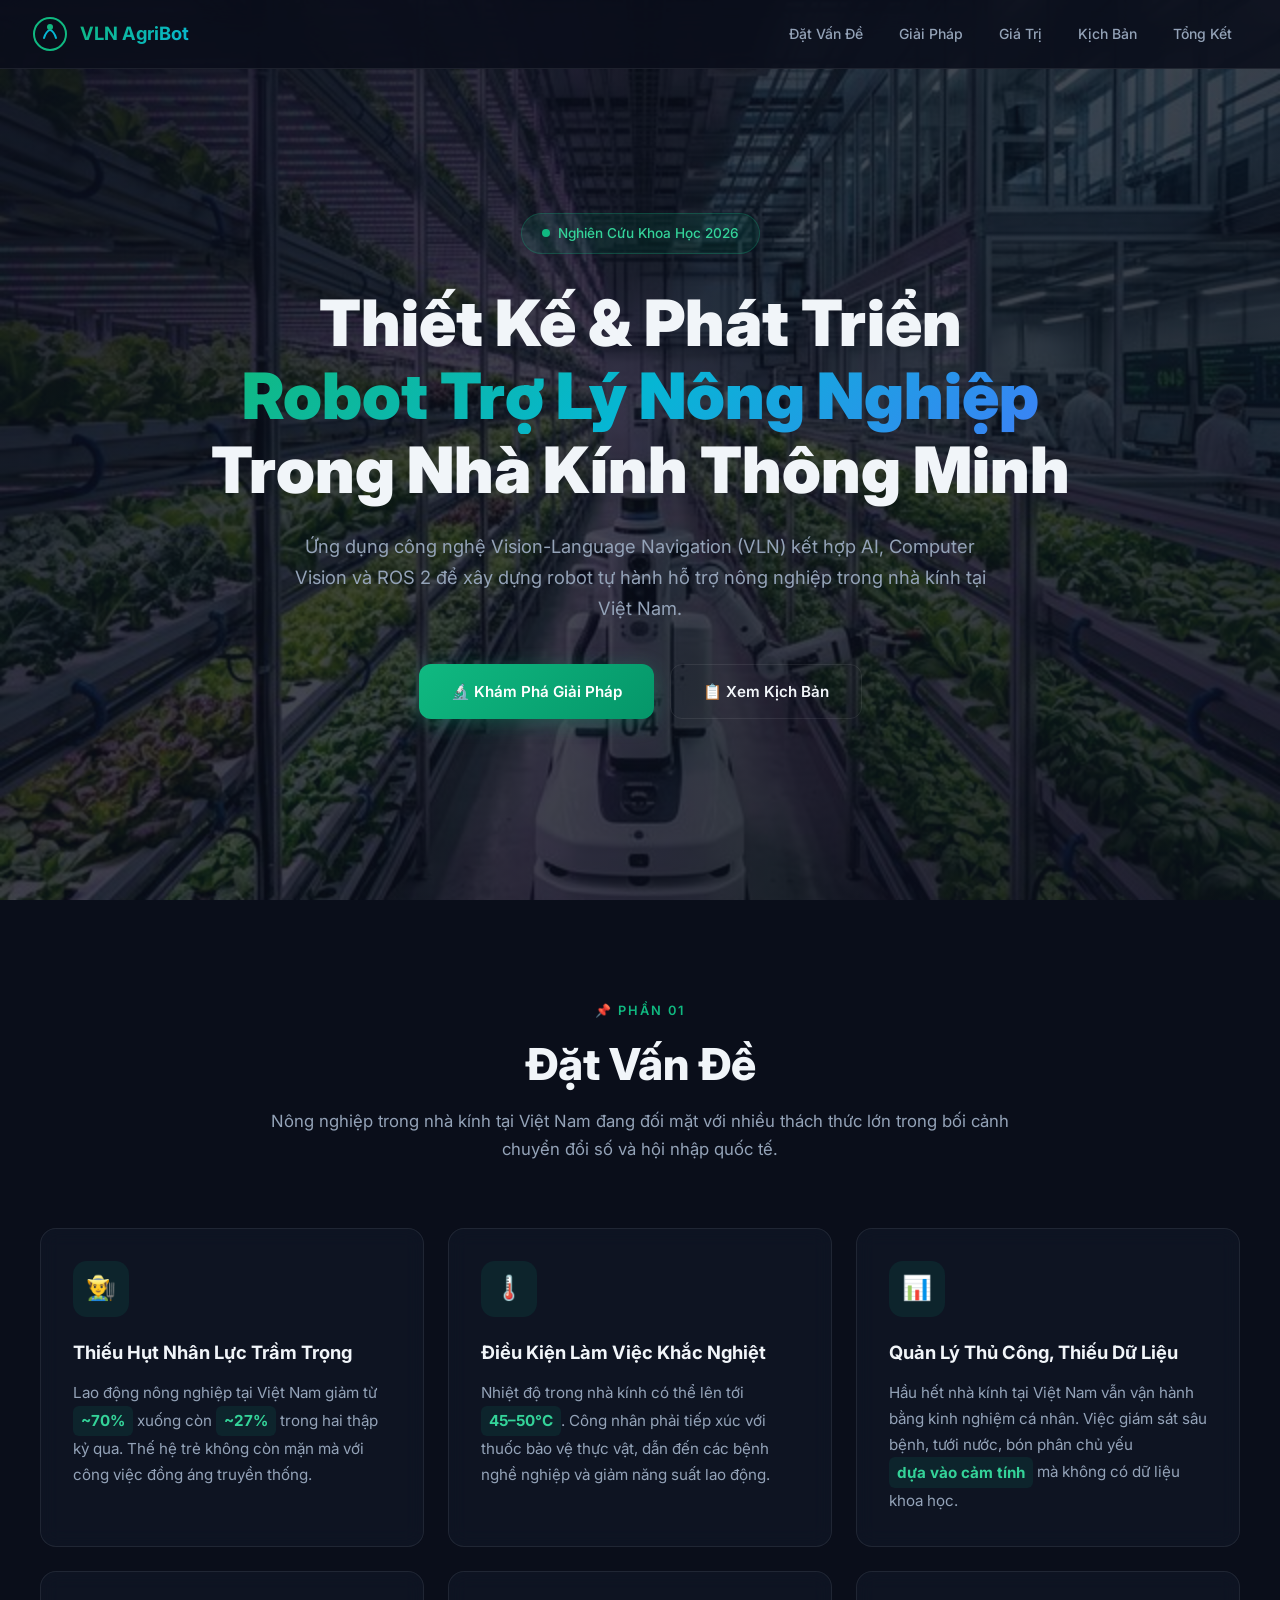
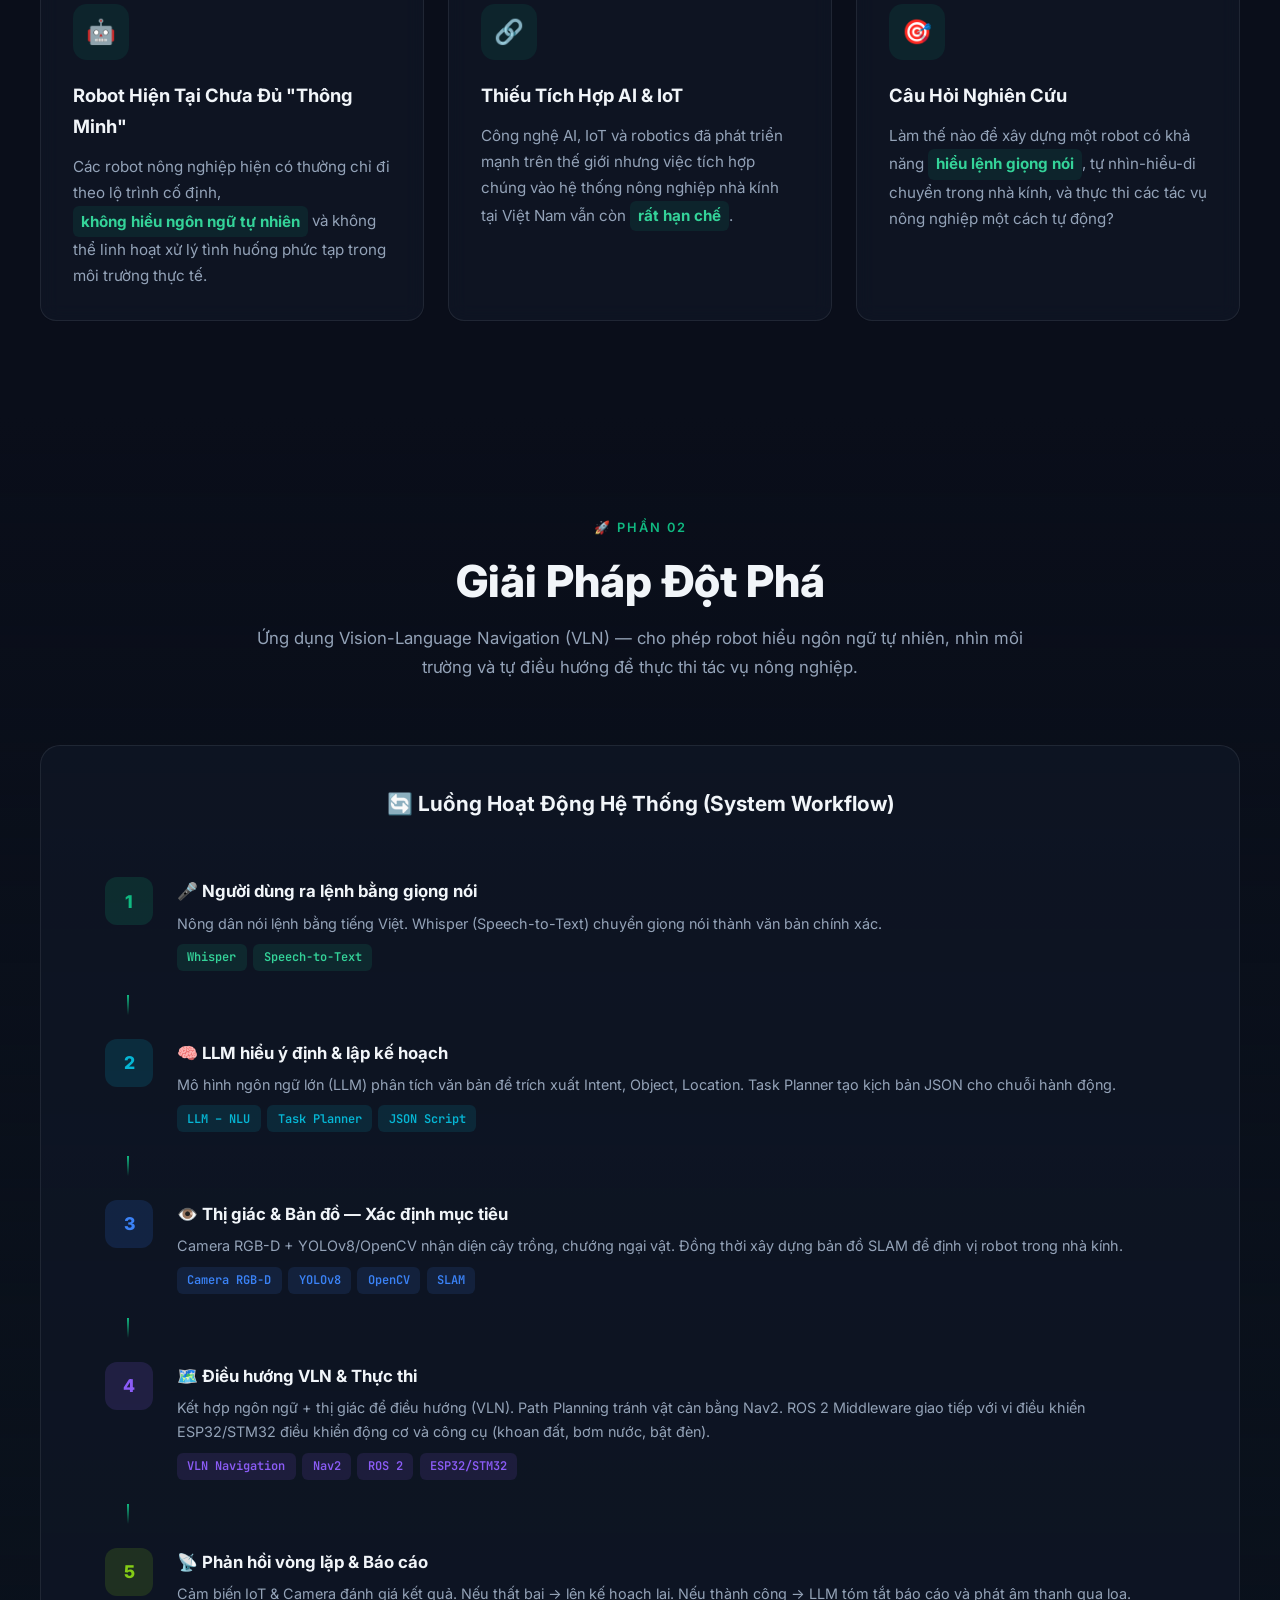
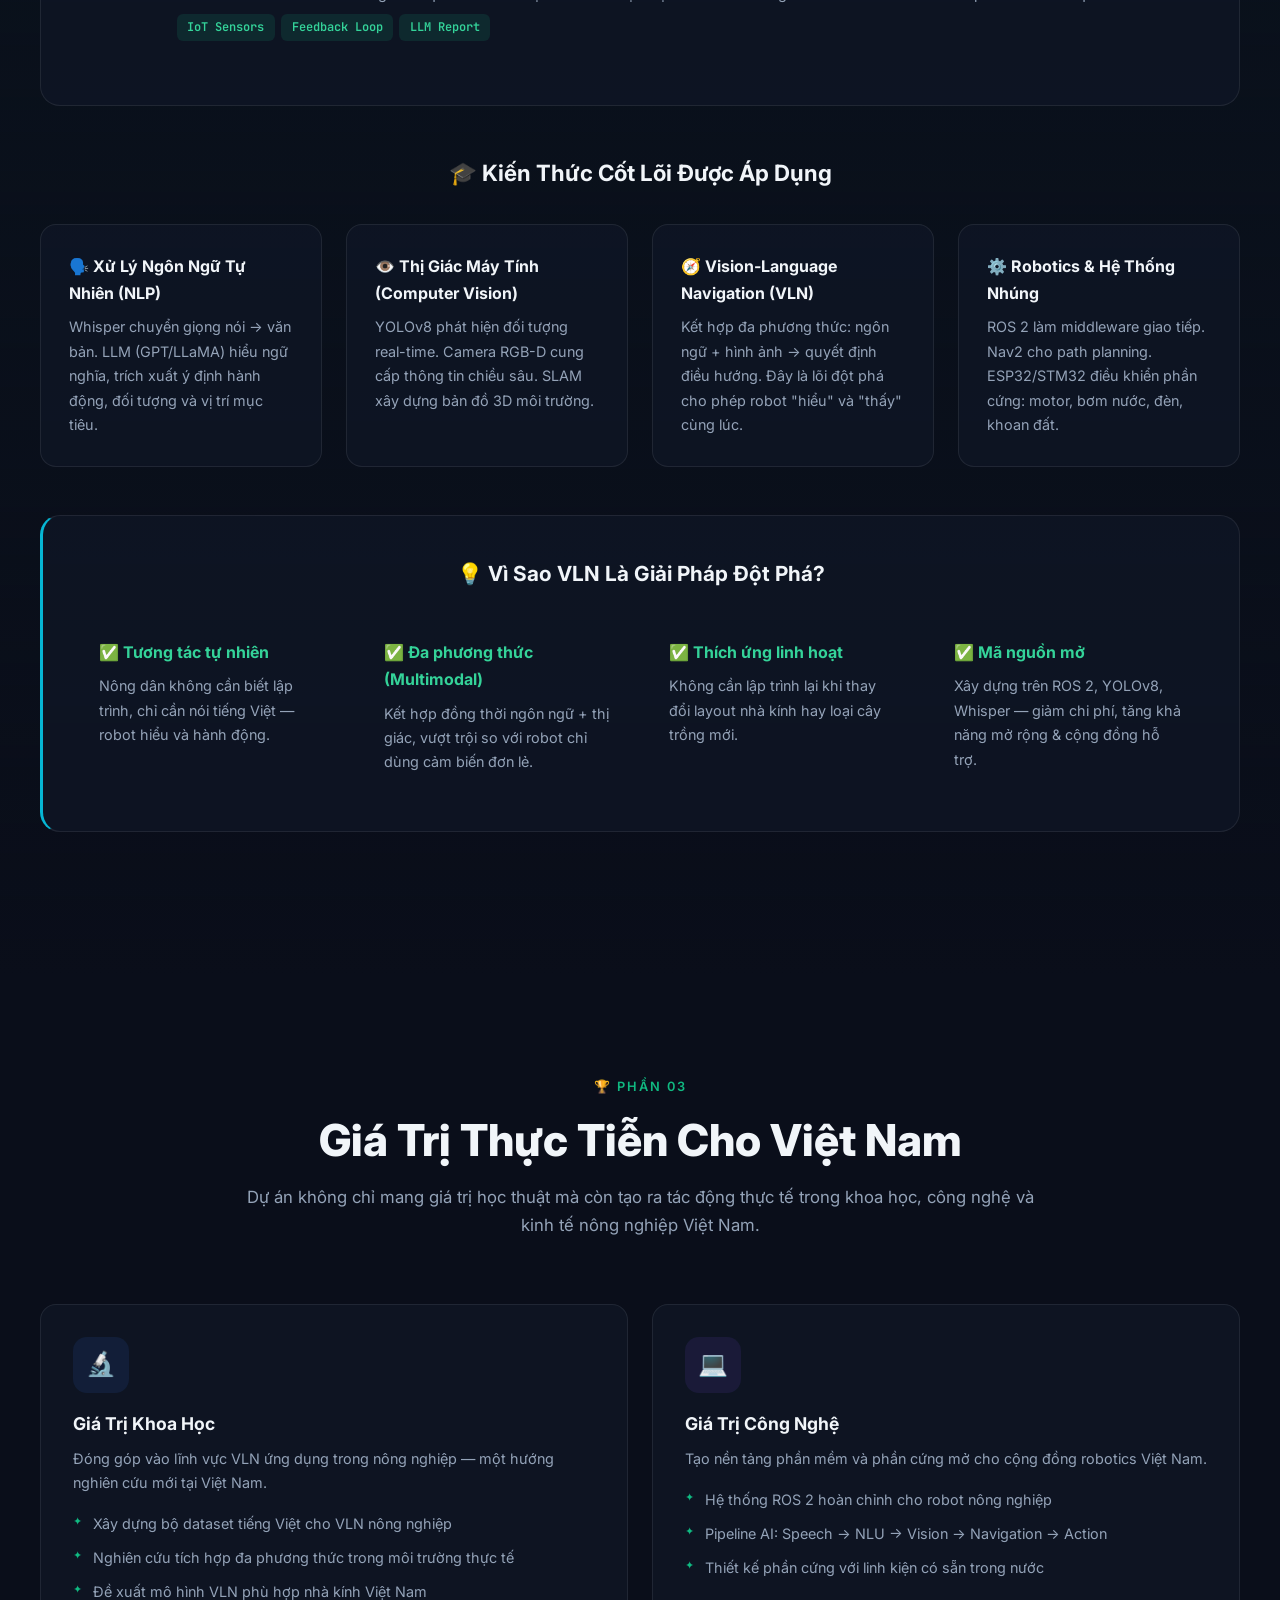
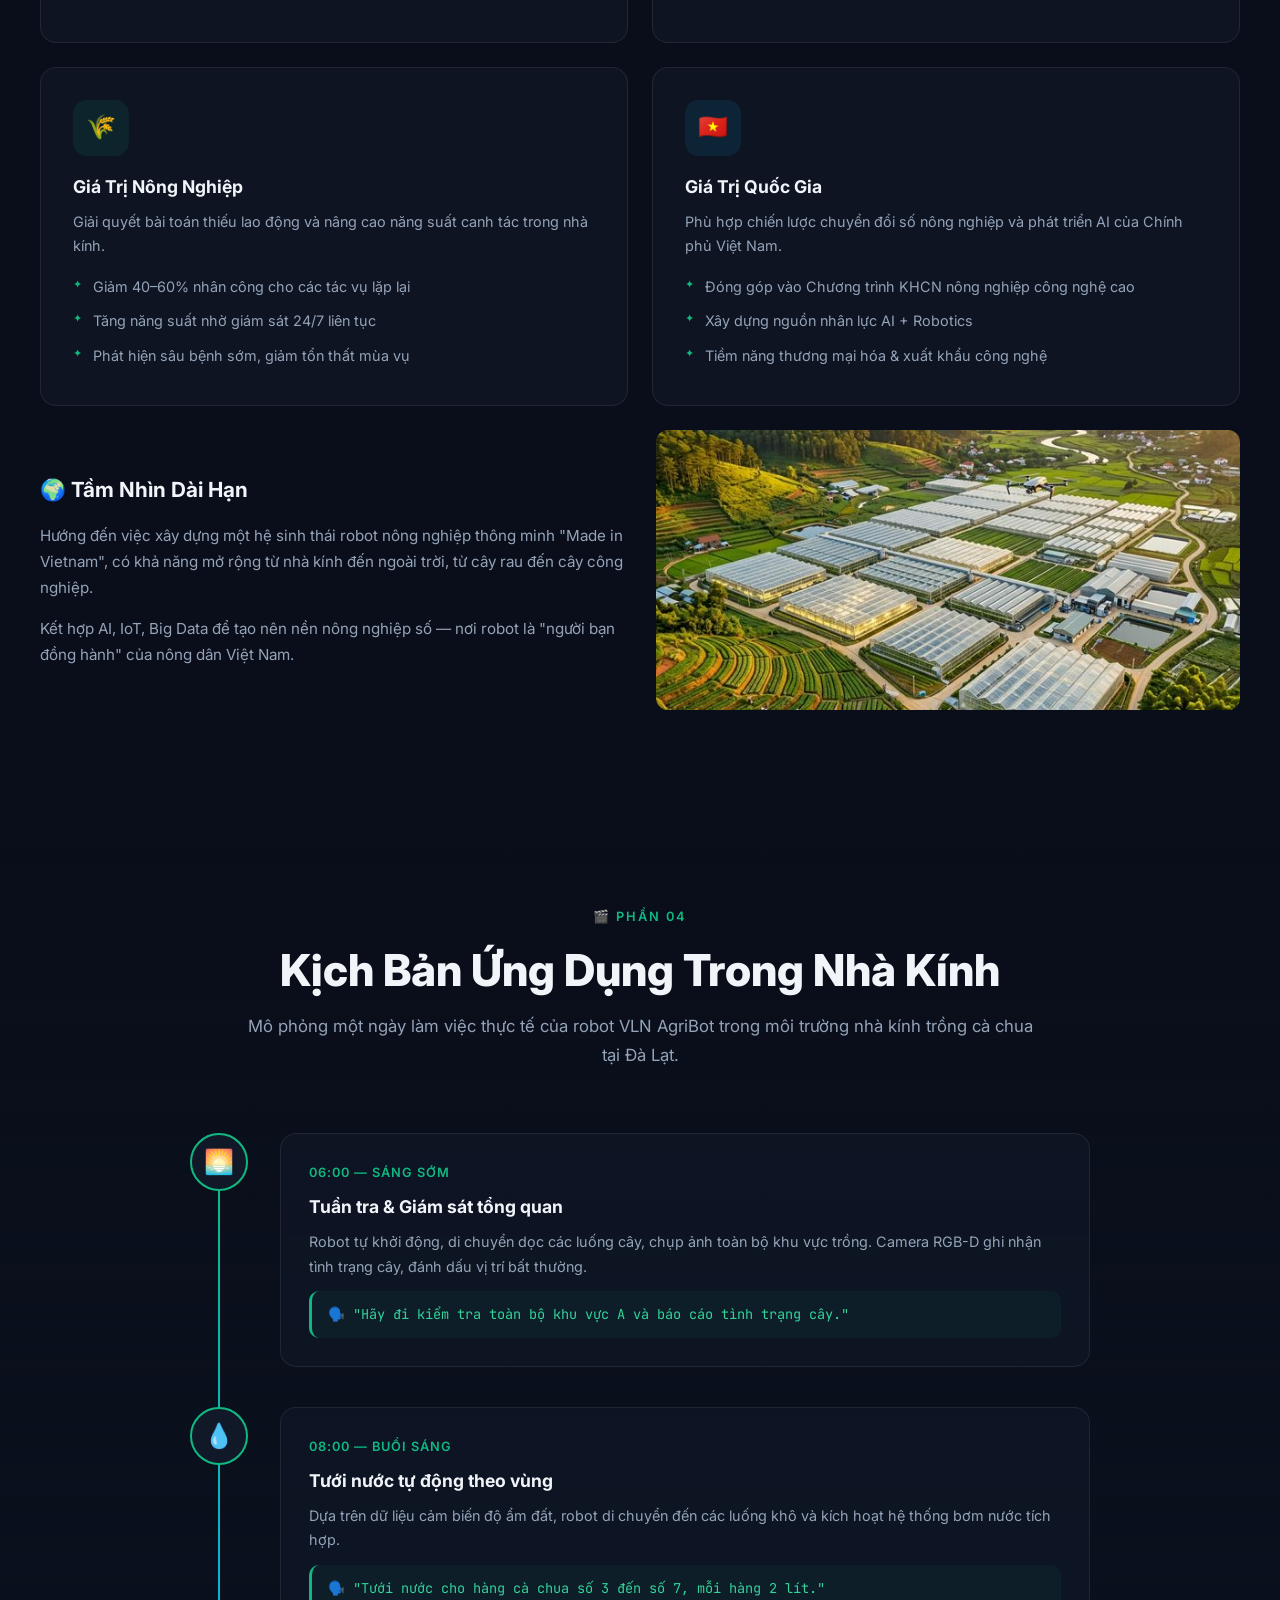
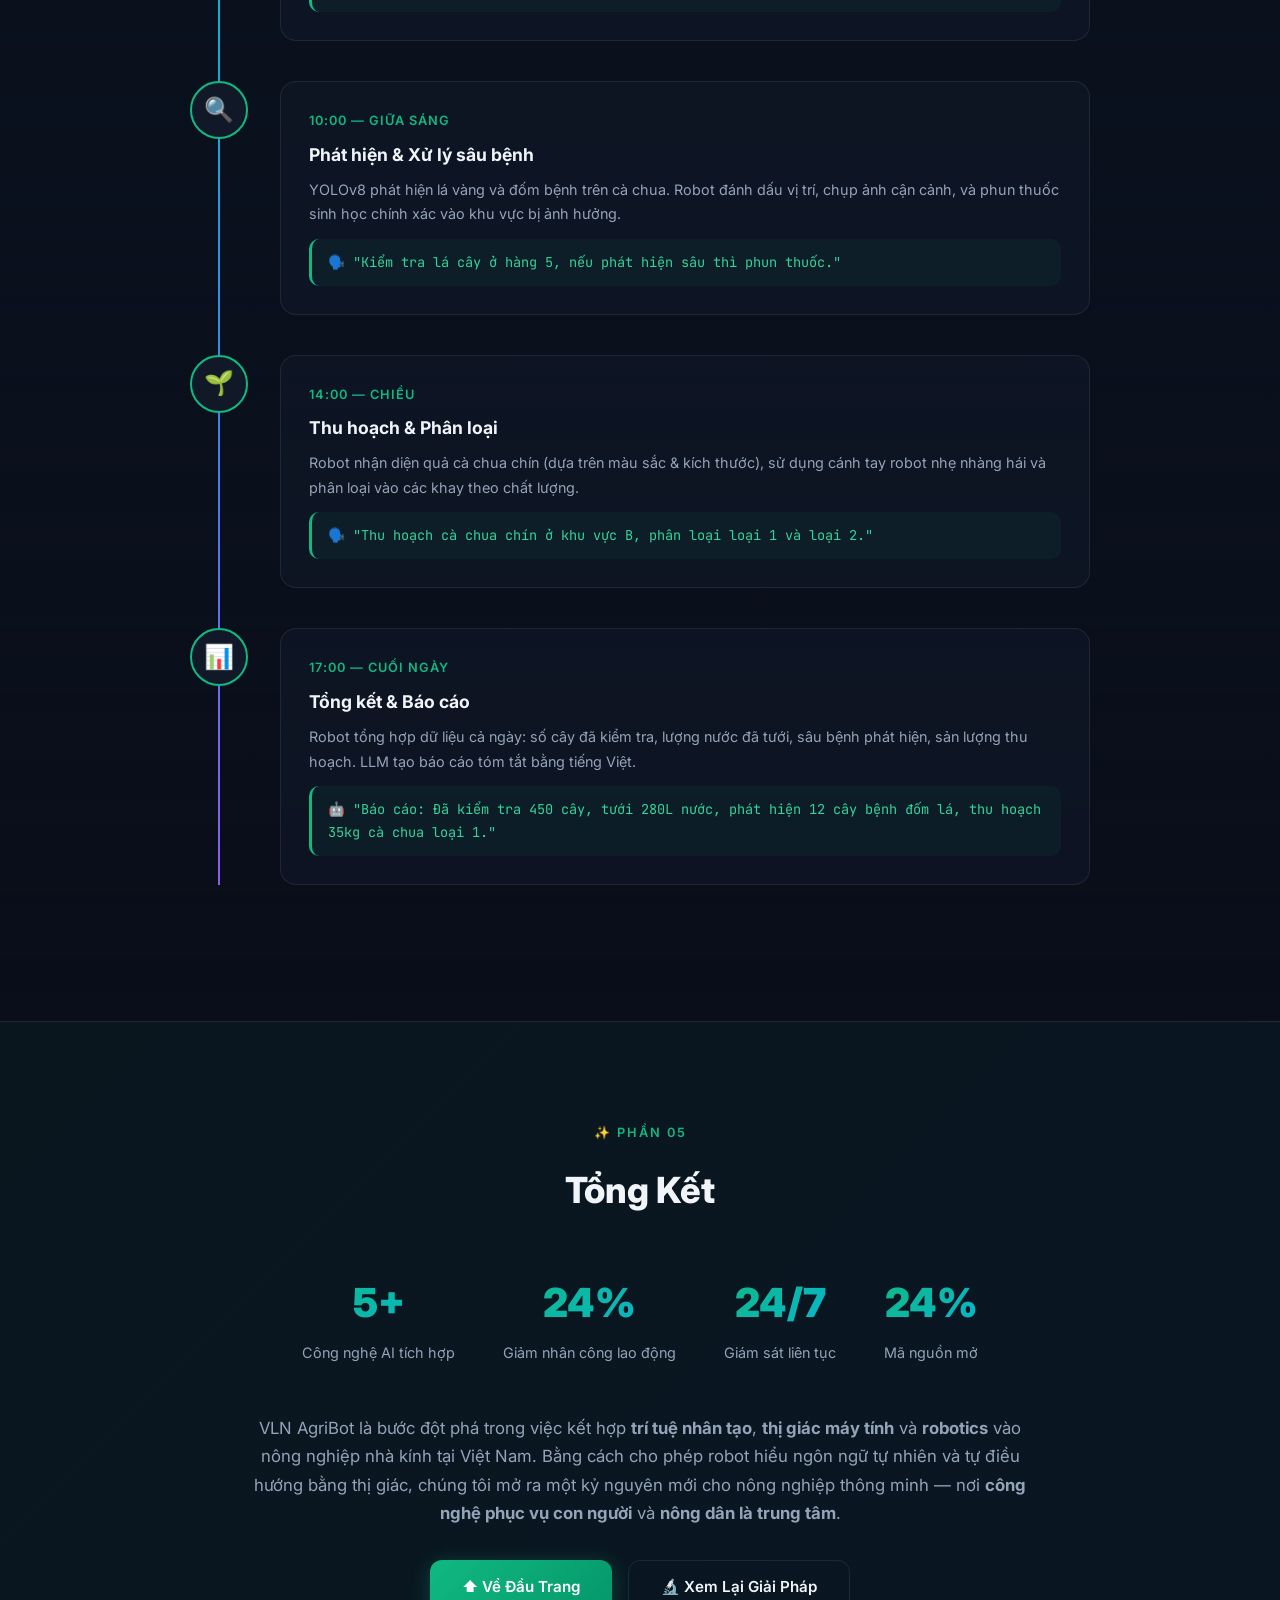
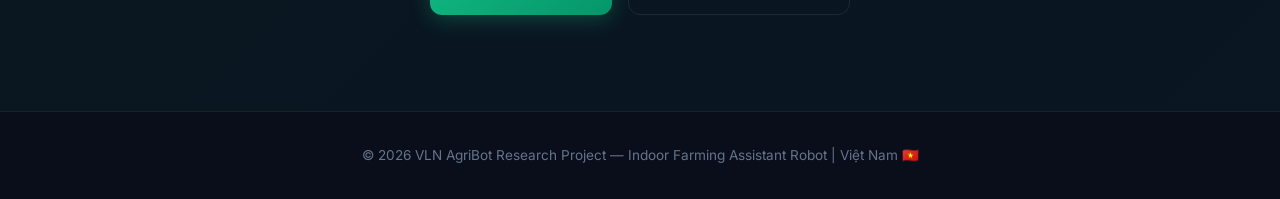
==== commit 6f9fdf88: "remake" ====
--- a/index.html
+++ b/index.html
@@ -1,15 +1,12 @@
 <!DOCTYPE html>
 <html lang="vi">
-
 <head>
   <meta charset="UTF-8">
   <meta name="viewport" content="width=device-width, initial-scale=1.0">
-  <meta name="description"
-    content="Nong-E — AgriBox: Giải pháp Nông nghiệp thông minh tự hành thế hệ mới, tích hợp AI và IoT để quản lý cây trồng khép kín.">
-  <title>Nong-E — AgriBox | Nông Nghiệp Thông Minh Tự Hành</title>
+  <meta name="description" content="Nghiên cứu thiết kế và phát triển Robot trợ lý nông nghiệp trong nhà kính sử dụng công nghệ Vision-Language Navigation tại Việt Nam">
+  <title>VLN AgriBot — Robot Trợ Lý Nông Nghiệp Thông Minh</title>
   <link rel="stylesheet" href="style.css">
 </head>
-
 <body>
   <div class="particles"></div>
 
@@ -17,499 +14,333 @@
   <nav class="navbar">
     <div class="nav-inner">
       <a href="#hero" class="nav-logo">
-        <svg viewBox="0 0 36 36" fill="none">
-          <circle cx="18" cy="18" r="16" stroke="#10b981" stroke-width="2" />
-          <path d="M12 22c1-4 4-8 6-8s5 4 6 8" stroke="#06b6d4" stroke-width="2" stroke-linecap="round" />
-          <circle cx="18" cy="11" r="3" fill="#10b981" />
-        </svg>
-        <span>Nong-E</span>
+        <svg viewBox="0 0 36 36" fill="none"><circle cx="18" cy="18" r="16" stroke="#10b981" stroke-width="2"/><path d="M12 22c1-4 4-8 6-8s5 4 6 8" stroke="#06b6d4" stroke-width="2" stroke-linecap="round"/><circle cx="18" cy="11" r="3" fill="#10b981"/></svg>
+        <span>VLN AgriBot</span>
       </a>
       <button class="nav-toggle">☰</button>
       <ul class="nav-links">
-        <li><a href="#problem">Thực Trạng</a></li>
-        <li><a href="#about">AgriBox</a></li>
-        <li><a href="#technology">Công Nghệ</a></li>
-        <li><a href="#benefits">Lợi Ích</a></li>
-        <li><a href="#conclusion">Tầm Nhìn</a></li>
+        <li><a href="#problem">Đặt Vấn Đề</a></li>
+        <li><a href="#solution">Giải Pháp</a></li>
+        <li><a href="#value">Giá Trị</a></li>
+        <li><a href="#scenario">Kịch Bản</a></li>
+        <li><a href="#conclusion">Tổng Kết</a></li>
       </ul>
     </div>
   </nav>
 
-  <!-- ============================================================ -->
-  <!-- PHẦN 1: MỞ ĐẦU — ĐẶT VẤN ĐỀ (Slide 1-2)                  -->
-  <!-- ============================================================ -->
-
-  <!-- Slide 1: Tiêu đề -->
+  <!-- HERO -->
   <section class="hero" id="hero">
     <div class="hero-bg"></div>
     <div class="hero-content">
       <div class="hero-badge"><span class="dot"></span> Nghiên Cứu Khoa Học 2026</div>
-      <h1><span class="gradient-text">AgriBox</span><br>Giải Pháp Nông Nghiệp Thông Minh<br>Tự Hành Thế Hệ Mới</h1>
-      <p>"Chào mọi người, hôm nay tôi mang đến một giải pháp biến nông nghiệp từ việc dựa vào kinh nghiệm sang việc dựa
-        trên dữ liệu chính xác."</p>
+      <h1>Thiết Kế &amp; Phát Triển <br><span class="gradient-text">Robot Trợ Lý Nông Nghiệp</span><br>Trong Nhà Kính Thông Minh</h1>
+      <p>Ứng dụng công nghệ Vision-Language Navigation (VLN) kết hợp AI, Computer Vision và ROS 2 để xây dựng robot tự hành hỗ trợ nông nghiệp trong nhà kính tại Việt Nam.</p>
       <div class="hero-actions">
-        <a href="#about" class="btn btn-primary">🌱 Khám Phá AgriBox</a>
-        <a href="#technology" class="btn btn-outline">⚙️ Công Nghệ Cốt Lõi</a>
-      </div>
-    </div>
-  </section>
-
-  <!-- Slide 2: Thực trạng nông nghiệp hiện nay -->
+        <a href="#solution" class="btn btn-primary">🔬 Khám Phá Giải Pháp</a>
+        <a href="#scenario" class="btn btn-outline">📋 Xem Kịch Bản</a>
+      </div>
+    </div>
+  </section>
+
+  <!-- PHẦN 1: ĐẶT VẤN ĐỀ -->
   <section class="section" id="problem">
     <div class="container">
       <div class="section-header reveal">
-        <div class="section-label">📌 Phần 01 — Slide 2</div>
-        <h2 class="section-title">Thực Trạng Nông Nghiệp Hiện Nay</h2>
-        <p class="section-desc">"Nông nghiệp truyền thống đang đối mặt với bài toán: Làm sao để tối ưu năng suất trong
-          khi tài nguyên đất và nước ngày càng cạn kiệt?"</p>
+        <div class="section-label">📌 Phần 01</div>
+        <h2 class="section-title">Đặt Vấn Đề</h2>
+        <p class="section-desc">Nông nghiệp trong nhà kính tại Việt Nam đang đối mặt với nhiều thách thức lớn trong bối cảnh chuyển đổi số và hội nhập quốc tế.</p>
       </div>
       <div class="problem-grid">
         <div class="problem-card reveal reveal-delay-1">
-          <div class="card-icon">💧</div>
-          <h3>Lãng Phí Tài Nguyên</h3>
-          <p>Tưới nước và bón phân theo kinh nghiệm gây lãng phí <span class="stat-highlight">30–50%</span> lượng nước
-            và phân bón. Tài nguyên đất và nước ngày càng cạn kiệt mà hiệu quả sử dụng vẫn thấp.</p>
+          <div class="card-icon">👨‍🌾</div>
+          <h3>Thiếu Hụt Nhân Lực Trầm Trọng</h3>
+          <p>Lao động nông nghiệp tại Việt Nam giảm từ <span class="stat-highlight">~70%</span> xuống còn <span class="stat-highlight">~27%</span> trong hai thập kỷ qua. Thế hệ trẻ không còn mặn mà với công việc đồng áng truyền thống.</p>
         </div>
         <div class="problem-card reveal reveal-delay-2">
-          <div class="card-icon">🌦️</div>
-          <h3>Phụ Thuộc Thời Tiết</h3>
-          <p>Năng suất canh tác bị chi phối bởi thời tiết. Biến đổi khí hậu khiến <span class="stat-highlight">hạn hán,
-              lũ lụt, nắng nóng</span> ngày càng khó dự đoán, gây thiệt hại nặng cho mùa vụ.</p>
+          <div class="card-icon">🌡️</div>
+          <h3>Điều Kiện Làm Việc Khắc Nghiệt</h3>
+          <p>Nhiệt độ trong nhà kính có thể lên tới <span class="stat-highlight">45–50°C</span>. Công nhân phải tiếp xúc với thuốc bảo vệ thực vật, dẫn đến các bệnh nghề nghiệp và giảm năng suất lao động.</p>
         </div>
         <div class="problem-card reveal reveal-delay-3">
-          <div class="card-icon">🐛</div>
-          <h3>Sâu Bệnh Khó Kiểm Soát</h3>
-          <p>Phát hiện sâu bệnh chậm, xử lý thủ công bằng thuốc hóa học gây ô nhiễm. <span
-              class="stat-highlight">Thiếu hệ thống giám sát tự động</span> khiến dịch bệnh lan rộng trước khi được nhận
-            biết.</p>
+          <div class="card-icon">📊</div>
+          <h3>Quản Lý Thủ Công, Thiếu Dữ Liệu</h3>
+          <p>Hầu hết nhà kính tại Việt Nam vẫn vận hành bằng kinh nghiệm cá nhân. Việc giám sát sâu bệnh, tưới nước, bón phân chủ yếu <span class="stat-highlight">dựa vào cảm tính</span> mà không có dữ liệu khoa học.</p>
         </div>
         <div class="problem-card reveal reveal-delay-4">
-          <div class="card-icon">👨‍🌾</div>
-          <h3>Chi Phí Nhân Công Cao</h3>
-          <p>Lao động nông nghiệp giảm mạnh, thế hệ trẻ không còn mặn mà. Chi phí nhân công <span
-              class="stat-highlight">tăng liên tục</span> trong khi các tác vụ lặp đi lặp lại hoàn toàn có thể tự động
-            hóa.</p>
-        </div>
-      </div>
-    </div>
-  </section>
-
-  <!-- ============================================================ -->
-  <!-- PHẦN 2: GIỚI THIỆU HỆ THỐNG AGRIBOX (Slide 3-4)            -->
-  <!-- ============================================================ -->
-  <section class="section" id="about"
-    style="background: linear-gradient(180deg, var(--bg-primary), rgba(16,185,129,0.02), var(--bg-primary));">
+          <div class="card-icon">🤖</div>
+          <h3>Robot Hiện Tại Chưa Đủ "Thông Minh"</h3>
+          <p>Các robot nông nghiệp hiện có thường chỉ đi theo lộ trình cố định, <span class="stat-highlight">không hiểu ngôn ngữ tự nhiên</span> và không thể linh hoạt xử lý tình huống phức tạp trong môi trường thực tế.</p>
+        </div>
+        <div class="problem-card reveal reveal-delay-1">
+          <div class="card-icon">🔗</div>
+          <h3>Thiếu Tích Hợp AI & IoT</h3>
+          <p>Công nghệ AI, IoT và robotics đã phát triển mạnh trên thế giới nhưng việc tích hợp chúng vào hệ thống nông nghiệp nhà kính tại Việt Nam vẫn còn <span class="stat-highlight">rất hạn chế</span>.</p>
+        </div>
+        <div class="problem-card reveal reveal-delay-2">
+          <div class="card-icon">🎯</div>
+          <h3>Câu Hỏi Nghiên Cứu</h3>
+          <p>Làm thế nào để xây dựng một robot có khả năng <span class="stat-highlight">hiểu lệnh giọng nói</span>, tự nhìn-hiểu-di chuyển trong nhà kính, và thực thi các tác vụ nông nghiệp một cách tự động?</p>
+        </div>
+      </div>
+    </div>
+  </section>
+
+  <!-- PHẦN 2: GIẢI PHÁP ĐỘT PHÁ -->
+  <section class="section" id="solution" style="background: linear-gradient(180deg, var(--bg-primary), rgba(16,185,129,0.02), var(--bg-primary));">
     <div class="container">
       <div class="section-header reveal">
-        <div class="section-label">🚀 Phần 02 — Slide 3</div>
-        <h2 class="section-title">AgriBox Là Gì?</h2>
-        <p class="section-desc">"AgriBox không chỉ là một chiếc hộp, nó là bộ não của trang trại, nơi mọi quy trình sản
-          xuất được số hóa hoàn toàn."</p>
-      </div>
-
-      <!-- Slide 3: AgriBox là gì? -->
-      <div class="workflow-visual reveal" style="border-left: 3px solid var(--accent-emerald);">
-        <div class="workflow-title">🧬 Hệ Sinh Thái Khép Kín (Module)</div>
-        <div style="display:grid; grid-template-columns: repeat(auto-fit, minmax(280px,1fr)); gap:1.5rem;">
+        <div class="section-label">🚀 Phần 02</div>
+        <h2 class="section-title">Giải Pháp Đột Phá</h2>
+        <p class="section-desc">Ứng dụng Vision-Language Navigation (VLN) — cho phép robot hiểu ngôn ngữ tự nhiên, nhìn môi trường và tự điều hướng để thực thi tác vụ nông nghiệp.</p>
+      </div>
+
+      <!-- Workflow Visual -->
+      <div class="workflow-visual reveal">
+        <div class="workflow-title">🔄 Luồng Hoạt Động Hệ Thống (System Workflow)</div>
+        <div class="workflow-steps">
+          <div class="workflow-step">
+            <div class="step-number green">1</div>
+            <div class="step-content">
+              <h4>🎤 Người dùng ra lệnh bằng giọng nói</h4>
+              <p>Nông dân nói lệnh bằng tiếng Việt. Whisper (Speech-to-Text) chuyển giọng nói thành văn bản chính xác.</p>
+              <div class="step-tech"><span class="tech-badge green">Whisper</span><span class="tech-badge green">Speech-to-Text</span></div>
+            </div>
+          </div>
+          <div class="step-connector"></div>
+          <div class="workflow-step">
+            <div class="step-number cyan">2</div>
+            <div class="step-content">
+              <h4>🧠 LLM hiểu ý định & lập kế hoạch</h4>
+              <p>Mô hình ngôn ngữ lớn (LLM) phân tích văn bản để trích xuất Intent, Object, Location. Task Planner tạo kịch bản JSON cho chuỗi hành động.</p>
+              <div class="step-tech"><span class="tech-badge cyan">LLM – NLU</span><span class="tech-badge cyan">Task Planner</span><span class="tech-badge cyan">JSON Script</span></div>
+            </div>
+          </div>
+          <div class="step-connector"></div>
+          <div class="workflow-step">
+            <div class="step-number blue">3</div>
+            <div class="step-content">
+              <h4>👁️ Thị giác & Bản đồ — Xác định mục tiêu</h4>
+              <p>Camera RGB-D + YOLOv8/OpenCV nhận diện cây trồng, chướng ngại vật. Đồng thời xây dựng bản đồ SLAM để định vị robot trong nhà kính.</p>
+              <div class="step-tech"><span class="tech-badge blue">Camera RGB-D</span><span class="tech-badge blue">YOLOv8</span><span class="tech-badge blue">OpenCV</span><span class="tech-badge blue">SLAM</span></div>
+            </div>
+          </div>
+          <div class="step-connector"></div>
+          <div class="workflow-step">
+            <div class="step-number purple">4</div>
+            <div class="step-content">
+              <h4>🗺️ Điều hướng VLN & Thực thi</h4>
+              <p>Kết hợp ngôn ngữ + thị giác để điều hướng (VLN). Path Planning tránh vật cản bằng Nav2. ROS 2 Middleware giao tiếp với vi điều khiển ESP32/STM32 điều khiển động cơ và công cụ (khoan đất, bơm nước, bật đèn).</p>
+              <div class="step-tech"><span class="tech-badge purple">VLN Navigation</span><span class="tech-badge purple">Nav2</span><span class="tech-badge purple">ROS 2</span><span class="tech-badge purple">ESP32/STM32</span></div>
+            </div>
+          </div>
+          <div class="step-connector"></div>
+          <div class="workflow-step">
+            <div class="step-number lime">5</div>
+            <div class="step-content">
+              <h4>📡 Phản hồi vòng lặp & Báo cáo</h4>
+              <p>Cảm biến IoT & Camera đánh giá kết quả. Nếu thất bại → lên kế hoạch lại. Nếu thành công → LLM tóm tắt báo cáo và phát âm thanh qua loa.</p>
+              <div class="step-tech"><span class="tech-badge green">IoT Sensors</span><span class="tech-badge green">Feedback Loop</span><span class="tech-badge green">LLM Report</span></div>
+            </div>
+          </div>
+        </div>
+      </div>
+
+      <!-- Kiến thức áp dụng -->
+      <h3 class="reveal" style="text-align:center; margin-bottom:1.5rem; font-size:1.4rem;">🎓 Kiến Thức Cốt Lõi Được Áp Dụng</h3>
+      <div class="knowledge-grid">
+        <div class="knowledge-card reveal reveal-delay-1">
+          <h4>🗣️ Xử Lý Ngôn Ngữ Tự Nhiên (NLP)</h4>
+          <p>Whisper chuyển giọng nói → văn bản. LLM (GPT/LLaMA) hiểu ngữ nghĩa, trích xuất ý định hành động, đối tượng và vị trí mục tiêu.</p>
+        </div>
+        <div class="knowledge-card reveal reveal-delay-2">
+          <h4>👁️ Thị Giác Máy Tính (Computer Vision)</h4>
+          <p>YOLOv8 phát hiện đối tượng real-time. Camera RGB-D cung cấp thông tin chiều sâu. SLAM xây dựng bản đồ 3D môi trường.</p>
+        </div>
+        <div class="knowledge-card reveal reveal-delay-3">
+          <h4>🧭 Vision-Language Navigation (VLN)</h4>
+          <p>Kết hợp đa phương thức: ngôn ngữ + hình ảnh → quyết định điều hướng. Đây là lõi đột phá cho phép robot "hiểu" và "thấy" cùng lúc.</p>
+        </div>
+        <div class="knowledge-card reveal reveal-delay-4">
+          <h4>⚙️ Robotics & Hệ Thống Nhúng</h4>
+          <p>ROS 2 làm middleware giao tiếp. Nav2 cho path planning. ESP32/STM32 điều khiển phần cứng: motor, bơm nước, đèn, khoan đất.</p>
+        </div>
+      </div>
+
+      <!-- Vì sao lại vậy? -->
+      <div class="workflow-visual reveal" style="margin-top:3rem; border-left: 3px solid var(--accent-cyan);">
+        <div class="workflow-title">💡 Vì Sao VLN Là Giải Pháp Đột Phá?</div>
+        <div style="display:grid; grid-template-columns: repeat(auto-fit, minmax(250px,1fr)); gap:1.5rem;">
           <div style="padding:1rem;">
-            <h4 style="color:var(--accent-emerald); margin-bottom:0.5rem;">🤖 Tích hợp AI (Artificial Intelligence)</h4>
-            <p style="color:var(--text-secondary); font-size:0.9rem;">Thuật toán trí tuệ nhân tạo phân tích dữ liệu cảm
-              biến theo thời gian thực, tự động ra quyết định chăm sóc cây trồng mà không cần con người can thiệp.</p>
+            <h4 style="color:var(--accent-emerald); margin-bottom:0.5rem;">✅ Tương tác tự nhiên</h4>
+            <p style="color:var(--text-secondary); font-size:0.9rem;">Nông dân không cần biết lập trình, chỉ cần nói tiếng Việt — robot hiểu và hành động.</p>
           </div>
           <div style="padding:1rem;">
-            <h4 style="color:var(--accent-emerald); margin-bottom:0.5rem;">📡 Tích hợp IoT (Internet of Things)</h4>
-            <p style="color:var(--text-secondary); font-size:0.9rem;">Mạng lưới cảm biến và thiết bị kết nối Internet
-              cho phép giám sát, điều khiển và thu thập dữ liệu từ xa ở bất cứ đâu.</p>
+            <h4 style="color:var(--accent-emerald); margin-bottom:0.5rem;">✅ Đa phương thức (Multimodal)</h4>
+            <p style="color:var(--text-secondary); font-size:0.9rem;">Kết hợp đồng thời ngôn ngữ + thị giác, vượt trội so với robot chỉ dùng cảm biến đơn lẻ.</p>
           </div>
           <div style="padding:1rem;">
-            <h4 style="color:var(--accent-emerald); margin-bottom:0.5rem;">🌿 Quản lý cây trồng toàn diện</h4>
-            <p style="color:var(--text-secondary); font-size:0.9rem;">Từ tưới nước, bón phân, giám sát sâu bệnh đến
-              đánh giá điều kiện thu hoạch — tất cả trong một hệ thống duy nhất.</p>
+            <h4 style="color:var(--accent-emerald); margin-bottom:0.5rem;">✅ Thích ứng linh hoạt</h4>
+            <p style="color:var(--text-secondary); font-size:0.9rem;">Không cần lập trình lại khi thay đổi layout nhà kính hay loại cây trồng mới.</p>
           </div>
           <div style="padding:1rem;">
-            <h4 style="color:var(--accent-emerald); margin-bottom:0.5rem;">📊 Số hóa quy trình sản xuất</h4>
-            <p style="color:var(--text-secondary); font-size:0.9rem;">Mọi dữ liệu được ghi nhận, phân tích và lưu trữ.
-              Biến canh tác dựa vào kinh nghiệm thành canh tác dựa trên dữ liệu khoa học.</p>
-          </div>
-        </div>
-      </div>
-
-      <!-- Slide 4: Cấu tạo và Cơ chế vận hành -->
-      <div class="section-header reveal" style="margin-top:3rem;">
-        <div class="section-label">⚙️ Slide 4</div>
-        <h2 class="section-title" style="font-size:1.8rem;">Cấu Tạo & Cơ Chế Vận Hành</h2>
-      </div>
-      <div class="problem-grid">
-        <div class="problem-card reveal reveal-delay-1">
-          <div class="card-icon">🏗️</div>
-          <h3>Thiết Kế Bền Bỉ</h3>
-          <p>Vỏ chống nước, chống bụi chuẩn IP65. Vật liệu chịu nhiệt và ăn mòn, hoạt động ổn định trong môi trường
-            <span class="stat-highlight">nắng mưa, ẩm ướt</span> khắc nghiệt.</p>
-        </div>
-        <div class="problem-card reveal reveal-delay-2">
-          <div class="card-icon">🌍</div>
-          <h3>Thích Nghi Mọi Địa Hình</h3>
-          <p>Module linh hoạt, triển khai được ở <span class="stat-highlight">ruộng lúa, vườn cây, nhà kính</span>. Kết
-            cấu gọn nhẹ, dễ lắp đặt và di chuyển giữa các vùng canh tác khác nhau.</p>
-        </div>
-        <div class="problem-card reveal reveal-delay-3">
-          <div class="card-icon">☀️</div>
-          <h3>Năng Lượng Mặt Trời</h3>
-          <p>Tích hợp pin năng lượng mặt trời (Solar Panel), kết hợp pin dự trữ. Hoạt động <span
-              class="stat-highlight">tự chủ năng lượng</span> — giảm chi phí vận hành, thân thiện môi trường.</p>
-        </div>
-        <div class="problem-card reveal reveal-delay-4">
-          <div class="card-icon">🔄</div>
-          <h3>Vận Hành Tự Động 24/7</h3>
-          <p>Quy trình khép kín: Thu thập dữ liệu → Phân tích AI → Ra quyết định → Thực thi hành động → Phản hồi. <span
-              class="stat-highlight">Không cần giám sát thủ công</span> liên tục.</p>
-        </div>
-      </div>
-    </div>
-  </section>
-
-  <!-- ============================================================ -->
-  <!-- PHẦN 3: CÔNG NGHỆ LÀM NÊN SỰ KHÁC BIỆT (Slide 5-6)       -->
-  <!-- ============================================================ -->
-  <section class="section" id="technology">
+            <h4 style="color:var(--accent-emerald); margin-bottom:0.5rem;">✅ Mã nguồn mở</h4>
+            <p style="color:var(--text-secondary); font-size:0.9rem;">Xây dựng trên ROS 2, YOLOv8, Whisper — giảm chi phí, tăng khả năng mở rộng & cộng đồng hỗ trợ.</p>
+          </div>
+        </div>
+      </div>
+    </div>
+  </section>
+
+  <!-- PHẦN 3: GIÁ TRỊ THỰC TIỄN -->
+  <section class="section" id="value">
     <div class="container">
       <div class="section-header reveal">
-        <div class="section-label">🔬 Phần 03 — TRỌNG TÂM</div>
-        <h2 class="section-title">Công Nghệ Làm Nên Sự Khác Biệt</h2>
-        <p class="section-desc">Chi tiết các giải pháp công nghệ cốt lõi, mục đích sử dụng và lý do lựa chọn.</p>
-      </div>
-
-      <!-- Slide 5: Hệ thống cảm biến siêu thông minh -->
-      <div class="workflow-visual reveal">
-        <div class="workflow-title">📡 Slide 5 — Hệ Thống Cảm Biến Siêu Thông Minh (Smart Sensors)</div>
-        <p style="text-align:center; color:var(--accent-emerald); font-style:italic; margin-bottom:2rem; font-size:0.95rem;">
-          "Hệ thống cảm biến của AgriBox đóng vai trò như các giác quan, 'nghe' và 'hiểu' cây trồng đang cần gì trong
-          thời gian thực (Real-time)."
-        </p>
-        <div class="workflow-steps">
-          <div class="workflow-step">
-            <div class="step-number green">1</div>
-            <div class="step-content">
-              <h4>💧 Cảm biến Độ ẩm đất đa tầng (Multi-layer Soil Moisture Sensor)</h4>
-              <p><strong>Mục đích:</strong> Đo độ ẩm ở nhiều tầng đất (5cm, 15cm, 30cm) để biết chính xác vùng rễ nào
-                cần nước.<br>
-                <strong>Phục vụ khâu:</strong> Tưới nước tự động — chỉ tưới khi và ở nơi thực sự cần.<br>
-                <strong>Tại sao chọn cảm biến đa tầng?</strong> Cảm biến đơn tầng chỉ đo bề mặt, không phản ánh đúng
-                tình trạng rễ sâu. Đa tầng cho dữ liệu lập thể chính xác hơn, tiết kiệm nước đến 30%.
-              </p>
-              <div class="step-tech"><span class="tech-badge green">Capacitive Sensor</span><span
-                  class="tech-badge green">Multi-depth</span></div>
-            </div>
-          </div>
-          <div class="step-connector"></div>
-          <div class="workflow-step">
-            <div class="step-number cyan">2</div>
-            <div class="step-content">
-              <h4>🧪 Cảm biến pH đất (Soil pH Sensor)</h4>
-              <p><strong>Mục đích:</strong> Đo độ axit/kiềm của đất, đảm bảo môi trường tối ưu cho hấp thụ dinh
-                dưỡng.<br>
-                <strong>Phục vụ khâu:</strong> Bón phân & điều chỉnh đất — cân bằng pH trước khi châm dinh dưỡng.<br>
-                <strong>Tại sao cần đo pH?</strong> Nếu pH lệch chuẩn, cây không hấp thụ được phân bón dù bón nhiều.
-                Đây là thông số nền tảng quyết định hiệu quả dinh dưỡng.
-              </p>
-              <div class="step-tech"><span class="tech-badge cyan">pH Electrode</span><span
-                  class="tech-badge cyan">Soil Analysis</span></div>
-            </div>
-          </div>
-          <div class="step-connector"></div>
-          <div class="workflow-step">
-            <div class="step-number blue">3</div>
-            <div class="step-content">
-              <h4>🌿 Cảm biến NPK — Dinh dưỡng đất (Nitrogen-Phosphorus-Potassium Sensor)</h4>
-              <p><strong>Mục đích:</strong> Đo hàm lượng ba chất dinh dưỡng chính: Đạm (N), Lân (P), Kali (K) trong
-                đất.<br>
-                <strong>Phục vụ khâu:</strong> Châm phân chính xác — biết thừa/thiếu chất nào để bổ sung đúng loại,
-                đúng lượng.<br>
-                <strong>Tại sao không ước lượng bằng kinh nghiệm?</strong> Mỗi loại đất, mỗi vùng có thành phần khác
-                nhau. Đo định lượng NPK giúp giảm 20% phân bón so với bón đại trà.
-              </p>
-              <div class="step-tech"><span class="tech-badge blue">NPK Sensor</span><span
-                  class="tech-badge blue">Precision Fertilization</span></div>
-            </div>
-          </div>
-          <div class="step-connector"></div>
-          <div class="workflow-step">
-            <div class="step-number purple">4</div>
-            <div class="step-content">
-              <h4>🌡️ Cảm biến Nhiệt độ & Độ ẩm không khí (Temperature & Humidity Sensor — DHT22/SHT30)</h4>
-              <p><strong>Mục đích:</strong> Giám sát vi khí hậu xung quanh cây trồng liên tục.<br>
-                <strong>Phục vụ khâu:</strong> Điều khiển quạt, hệ thống phun sương, mái che — duy trì điều kiện
-                tối ưu.<br>
-                <strong>Tại sao dùng SHT30 thay vì DHT11?</strong> SHT30 có độ chính xác ±0.3°C (DHT11 chỉ ±2°C) và
-                phản hồi nhanh hơn, phù hợp cho hệ thống tự hành cần dữ liệu chính xác.
-              </p>
-              <div class="step-tech"><span class="tech-badge purple">SHT30</span><span
-                  class="tech-badge purple">Microclimate</span></div>
-            </div>
-          </div>
-          <div class="step-connector"></div>
-          <div class="workflow-step">
-            <div class="step-number lime">5</div>
-            <div class="step-content">
-              <h4>☀️ Cảm biến Cường độ ánh sáng (Light Intensity Sensor — BH1750)</h4>
-              <p><strong>Mục đích:</strong> Đo lux ánh sáng thực tế chiếu đến cây, đánh giá đủ/thiếu sáng.<br>
-                <strong>Phục vụ khâu:</strong> Bật/tắt đèn bổ sung, điều chỉnh mái che — tối ưu quang hợp.<br>
-                <strong>Tại sao dùng BH1750?</strong> Cảm biến digital chính xác cao (1 lux), giao tiếp I2C dễ tích
-                hợp, chi phí thấp. LDR (điện trở quang) quá thô, không đủ độ phân giải cho nông nghiệp chính xác.
-              </p>
-              <div class="step-tech"><span class="tech-badge green">BH1750</span><span
-                  class="tech-badge green">Lux Meter</span></div>
-            </div>
-          </div>
-          <div class="step-connector"></div>
-          <div class="workflow-step">
-            <div class="step-number green">6</div>
-            <div class="step-content">
-              <h4>🌬️ Cảm biến CO₂ (Carbon Dioxide Sensor — MH-Z19B)</h4>
-              <p><strong>Mục đích:</strong> Đo nồng độ CO₂ trong không khí — yếu tố trực tiếp ảnh hưởng quang hợp.<br>
-                <strong>Phục vụ khâu:</strong> Thông gió hoặc bổ sung CO₂ — tăng tốc quang hợp trong nhà kính kín.<br>
-                <strong>Tại sao cần đo CO₂?</strong> Trong nhà kính, CO₂ dễ giảm xuống dưới 400ppm. Bổ sung CO₂ lên
-                800–1200ppm có thể tăng năng suất 20–30%.
-              </p>
-              <div class="step-tech"><span class="tech-badge cyan">MH-Z19B</span><span
-                  class="tech-badge cyan">NDIR Technology</span></div>
-            </div>
-          </div>
-        </div>
-      </div>
-
-      <!-- Slide 6: Chế độ Tự hành & AI -->
-      <div class="workflow-visual reveal" style="margin-top:2rem; border-left: 3px solid var(--accent-cyan);">
-        <div class="workflow-title">🤖 Slide 6 — Chế Độ Tự Hành (Autonomous Mode) & AI (Artificial Intelligence)</div>
-        <p style="text-align:center; color:var(--accent-cyan); font-style:italic; margin-bottom:2rem; font-size:0.95rem;">
-          "Điểm đặc biệt nhất là tính tự hành. Bạn không cần can thiệp thủ công. Hệ thống sẽ tự tính toán lượng nước
-          và dinh dưỡng chính xác đến từng ml để tối ưu hóa sự phát triển."
-        </p>
-        <div class="workflow-steps">
-          <div class="workflow-step">
-            <div class="step-number cyan">1</div>
-            <div class="step-content">
-              <h4>📊 Thu thập dữ liệu liên tục (Data Acquisition)</h4>
-              <p><strong>Mục đích:</strong> Tổng hợp dữ liệu từ tất cả cảm biến mỗi 5–15 phút.<br>
-                <strong>Công nghệ:</strong> Vi điều khiển ESP32 (Espressif Systems 32-bit) kết nối WiFi/LoRa, gửi dữ
-                liệu lên hệ thống xử lý trung tâm qua giao thức MQTT (Message Queuing Telemetry Transport).<br>
-                <strong>Tại sao dùng ESP32?</strong> Chi phí thấp, WiFi tích hợp sẵn, tiêu thụ điện thấp — lý tưởng
-                cho thiết bị IoT (Internet of Things) ngoài trời chạy pin mặt trời.
-              </p>
-              <div class="step-tech"><span class="tech-badge cyan">ESP32</span><span
-                  class="tech-badge cyan">MQTT</span><span class="tech-badge cyan">WiFi/LoRa</span></div>
-            </div>
-          </div>
-          <div class="step-connector"></div>
-          <div class="workflow-step">
-            <div class="step-number blue">2</div>
-            <div class="step-content">
-              <h4>🧠 Phân tích AI & Ra quyết định (AI Decision Engine)</h4>
-              <p><strong>Mục đích:</strong> Thuật toán ML (Machine Learning — Học máy) phân tích dữ liệu cảm biến, đối
-                chiếu với mô hình sinh trưởng cây trồng để ra quyết định: Tưới bao nhiêu ml? Châm loại phân gì? Khi
-                nào?<br>
-                <strong>Công nghệ:</strong> Mô hình Random Forest / Neural Network chạy trên Edge Computing (xử lý
-                tại chỗ, không phụ thuộc đám mây).<br>
-                <strong>Tại sao Edge Computing?</strong> Đảm bảo phản hồi nhanh (<1 giây), hoạt động được khi mất
-                Internet — rất quan trọng ở vùng nông thôn có kết nối kém.
-              </p>
-              <div class="step-tech"><span class="tech-badge blue">Machine Learning</span><span
-                  class="tech-badge blue">Edge Computing</span><span class="tech-badge blue">Neural Network</span>
-              </div>
-            </div>
-          </div>
-          <div class="step-connector"></div>
-          <div class="workflow-step">
-            <div class="step-number green">3</div>
-            <div class="step-content">
-              <h4>💧 Thực thi tự động (Autonomous Execution)</h4>
-              <p><strong>Mục đích:</strong> Điều khiển van tưới, bơm phân, quạt, đèn, phun sương — tự động và chính
-                xác.<br>
-                <strong>Công nghệ:</strong> Actuator qua relay module, bơm peristaltic (bơm nhu động) cho châm phân
-                chính xác từng ml.<br>
-                <strong>Tại sao dùng bơm nhu động?</strong> Cho phép định lượng chính xác dung dịch dinh dưỡng, không
-                bị ăn mòn bởi hóa chất — ưu điểm vượt trội so với bơm ly tâm truyền thống.
-              </p>
-              <div class="step-tech"><span class="tech-badge green">Peristaltic Pump</span><span
-                  class="tech-badge green">Relay Module</span><span class="tech-badge green">Actuators</span></div>
-            </div>
-          </div>
-          <div class="step-connector"></div>
-          <div class="workflow-step">
-            <div class="step-number purple">4</div>
-            <div class="step-content">
-              <h4>📸 Đánh giá điều kiện thu hoạch bằng CV (Computer Vision — Thị giác máy tính)</h4>
-              <p><strong>Mục đích:</strong> Camera kết hợp AI nhận diện hình ảnh để đánh giá quả đã đủ điều kiện thu
-                hoạch tốt nhất chưa (kích thước, màu sắc, độ chín), sau đó <strong>báo cáo lại</strong> cho người nông
-                dân.<br>
-                <strong>Công nghệ:</strong> YOLOv8 (You Only Look Once version 8) — mô hình nhận diện đối tượng thời
-                gian thực, kết hợp Camera RGB (Red-Green-Blue).<br>
-                <strong>Tại sao dùng YOLOv8?</strong> Tốc độ xử lý nhanh (>30 FPS), độ chính xác cao, chạy được trên
-                phần cứng Edge nhỏ gọn — phù hợp điều kiện thực tế hơn so với các mô hình nặng như Faster R-CNN
-                (Region-based Convolutional Neural Network).
-              </p>
-              <div class="step-tech"><span class="tech-badge purple">YOLOv8</span><span
-                  class="tech-badge purple">Computer Vision</span><span class="tech-badge purple">RGB Camera</span>
-              </div>
-            </div>
-          </div>
-          <div class="step-connector"></div>
-          <div class="workflow-step">
-            <div class="step-number lime">5</div>
-            <div class="step-content">
-              <h4>📡 Phản hồi vòng lặp & Học liên tục (Feedback Loop & Continuous Learning)</h4>
-              <p><strong>Mục đích:</strong> Đánh giá kết quả sau mỗi hành động, tự điều chỉnh thông số cho chu kỳ
-                tiếp theo.<br>
-                <strong>Công nghệ:</strong> Dữ liệu phản hồi được ghi nhận, mô hình AI tự cập nhật (Online Learning)
-                — hệ thống càng hoạt động lâu càng chính xác.<br>
-                <strong>Tại sao cần Feedback Loop?</strong> Mỗi vùng đất, mỗi loại cây có đặc tính riêng. Vòng lặp
-                phản hồi giúp hệ thống tự thích nghi, không cần lập trình lại thủ công.
-              </p>
-              <div class="step-tech"><span class="tech-badge green">Online Learning</span><span
-                  class="tech-badge green">Feedback Loop</span><span class="tech-badge green">Auto-Calibration</span>
-              </div>
-            </div>
-          </div>
-        </div>
-      </div>
-    </div>
-  </section>
-
-  <!-- ============================================================ -->
-  <!-- PHẦN 4: LỢI ÍCH VÀ TÍNH KHẢ THI (Slide 7-8)               -->
-  <!-- ============================================================ -->
-  <section class="section" id="benefits"
-    style="background: linear-gradient(180deg, var(--bg-primary), rgba(6,182,212,0.02), var(--bg-primary));">
-    <div class="container">
-      <div class="section-header reveal">
-        <div class="section-label">🏆 Phần 04 — Slide 7</div>
-        <h2 class="section-title">Tối Ưu Hóa Quy Trình Sản Xuất</h2>
-        <p class="section-desc">"Bằng cách chăm sóc cá thể hóa cho từng vùng cây, AgriBox giúp tiết kiệm chi phí đầu
-          vào và nâng cao chất lượng nông sản."</p>
-      </div>
-
-      <!-- Slide 7: Con số ấn tượng -->
-      <div class="conclusion-stats reveal" style="margin-bottom:3rem;">
-        <div class="stat-item">
-          <div class="stat-value" data-count="30" data-suffix="%">0%</div>
-          <div class="stat-label">Giảm lượng nước tưới</div>
-        </div>
-        <div class="stat-item">
-          <div class="stat-value" data-count="20" data-suffix="%">0%</div>
-          <div class="stat-label">Giảm lượng phân bón</div>
-        </div>
-        <div class="stat-item">
-          <div class="stat-value" data-count="25" data-suffix="%">0%</div>
-          <div class="stat-label">Tăng năng suất cây trồng</div>
-        </div>
-        <div class="stat-item">
-          <div class="stat-value" data-count="24" data-suffix="/7">0/7</div>
-          <div class="stat-label">Giám sát liên tục</div>
-        </div>
-      </div>
-
+        <div class="section-label">🏆 Phần 03</div>
+        <h2 class="section-title">Giá Trị Thực Tiễn Cho Việt Nam</h2>
+        <p class="section-desc">Dự án không chỉ mang giá trị học thuật mà còn tạo ra tác động thực tế trong khoa học, công nghệ và kinh tế nông nghiệp Việt Nam.</p>
+      </div>
       <div class="value-grid">
         <div class="value-card reveal reveal-delay-1">
-          <div class="card-icon" style="background:rgba(16,185,129,0.1);">💧</div>
-          <h3>Tiết Kiệm Nước 30%</h3>
-          <p>Cảm biến đa tầng chỉ tưới khi vùng rễ thực sự khô, tưới đúng lượng cần thiết thay vì tưới đại trà toàn
-            bộ.</p>
+          <div class="card-icon" style="background:rgba(59,130,246,0.1);">🔬</div>
+          <h3>Giá Trị Khoa Học</h3>
+          <p>Đóng góp vào lĩnh vực VLN ứng dụng trong nông nghiệp — một hướng nghiên cứu mới tại Việt Nam.</p>
+          <ul>
+            <li>Xây dựng bộ dataset tiếng Việt cho VLN nông nghiệp</li>
+            <li>Nghiên cứu tích hợp đa phương thức trong môi trường thực tế</li>
+            <li>Đề xuất mô hình VLN phù hợp nhà kính Việt Nam</li>
+          </ul>
         </div>
         <div class="value-card reveal reveal-delay-2">
-          <div class="card-icon" style="background:rgba(6,182,212,0.1);">🌿</div>
-          <h3>Giảm 20% Phân Bón</h3>
-          <p>Đo NPK (Nitrogen-Phosphorus-Potassium) thực tế trước khi châm, chỉ bổ sung chất thiếu với lượng chính xác
-            — ngừng bón thừa.</p>
+          <div class="card-icon" style="background:rgba(139,92,246,0.1);">💻</div>
+          <h3>Giá Trị Công Nghệ</h3>
+          <p>Tạo nền tảng phần mềm và phần cứng mở cho cộng đồng robotics Việt Nam.</p>
+          <ul>
+            <li>Hệ thống ROS 2 hoàn chỉnh cho robot nông nghiệp</li>
+            <li>Pipeline AI: Speech → NLU → Vision → Navigation → Action</li>
+            <li>Thiết kế phần cứng với linh kiện có sẵn trong nước</li>
+          </ul>
         </div>
         <div class="value-card reveal reveal-delay-3">
-          <div class="card-icon" style="background:rgba(59,130,246,0.1);">📈</div>
-          <h3>Tăng 25% Năng Suất</h3>
-          <p>Điều kiện sinh trưởng tối ưu + phát hiện sâu bệnh sớm + chăm sóc cá thể hóa từng vùng = năng suất vượt
-            trội.</p>
+          <div class="card-icon" style="background:rgba(16,185,129,0.1);">🌾</div>
+          <h3>Giá Trị Nông Nghiệp</h3>
+          <p>Giải quyết bài toán thiếu lao động và nâng cao năng suất canh tác trong nhà kính.</p>
+          <ul>
+            <li>Giảm 40–60% nhân công cho các tác vụ lặp lại</li>
+            <li>Tăng năng suất nhờ giám sát 24/7 liên tục</li>
+            <li>Phát hiện sâu bệnh sớm, giảm tổn thất mùa vụ</li>
+          </ul>
         </div>
         <div class="value-card reveal reveal-delay-4">
-          <div class="card-icon" style="background:rgba(139,92,246,0.1);">🛡️</div>
-          <h3>Phát Hiện Sâu Bệnh Sớm</h3>
-          <p>AI (Artificial Intelligence) nhận diện hình ảnh phát hiện triệu chứng bệnh ngay từ giai đoạn đầu, cảnh báo
-            kịp thời trước khi lây lan.</p>
-        </div>
-      </div>
-
-      <!-- Slide 8: Quản lý từ xa qua Mobile App -->
-      <div class="section-header reveal" style="margin-top:4rem;">
-        <div class="section-label">📱 Slide 8</div>
-        <h2 class="section-title" style="font-size:1.8rem;">Quản Lý Từ Xa Qua Mobile App</h2>
-      </div>
-      <div class="workflow-visual reveal" style="border-left: 3px solid var(--accent-blue);">
-        <div style="display:grid; grid-template-columns: repeat(auto-fit, minmax(280px,1fr)); gap:1.5rem;">
-          <div style="padding:1rem;">
-            <h4 style="color:var(--accent-cyan); margin-bottom:0.5rem;">📊 Giao diện trực quan</h4>
-            <p style="color:var(--text-secondary); font-size:0.9rem;">Dashboard hiển thị toàn bộ thông số real-time:
-              nhiệt độ, độ ẩm, pH, NPK (Nitrogen-Phosphorus-Potassium) — biểu đồ dễ hiểu, thao tác đơn giản.</p>
-          </div>
-          <div style="padding:1rem;">
-            <h4 style="color:var(--accent-cyan); margin-bottom:0.5rem;">🔔 Cảnh báo thông minh</h4>
-            <p style="color:var(--text-secondary); font-size:0.9rem;">Thông báo push khi có bất thường: sâu bệnh, độ ẩm
-              quá thấp, nhiệt độ vượt ngưỡng. Người dùng phản hồi nhanh mọi lúc mọi nơi.</p>
-          </div>
-          <div style="padding:1rem;">
-            <h4 style="color:var(--accent-cyan); margin-bottom:0.5rem;">📸 AI (Artificial Intelligence) nhận diện hình ảnh</h4>
-            <p style="color:var(--text-secondary); font-size:0.9rem;">Camera chụp ảnh cây trồng định kỳ, AI phân tích
-              phát hiện sâu bệnh, đánh giá tình trạng lá, quả — báo cáo chi tiết kèm hình ảnh minh họa.</p>
-          </div>
-          <div style="padding:1rem;">
-            <h4 style="color:var(--accent-cyan); margin-bottom:0.5rem;">🎯 Báo cáo thu hoạch</h4>
-            <p style="color:var(--text-secondary); font-size:0.9rem;">Hệ thống CV (Computer Vision — Thị giác máy tính)
-              đánh giá quả đã đủ điều kiện thu hoạch tốt nhất chưa, gửi báo cáo chi tiết giúp nông dân biết thời
-              điểm thu hoạch tối ưu.</p>
-          </div>
-        </div>
-      </div>
-    </div>
-  </section>
-
-  <!-- ============================================================ -->
-  <!-- PHẦN 5: KẾT LUẬN (Slide 9)                                  -->
-  <!-- ============================================================ -->
+          <div class="card-icon" style="background:rgba(6,182,212,0.1);">🇻🇳</div>
+          <h3>Giá Trị Quốc Gia</h3>
+          <p>Phù hợp chiến lược chuyển đổi số nông nghiệp và phát triển AI của Chính phủ Việt Nam.</p>
+          <ul>
+            <li>Đóng góp vào Chương trình KHCN nông nghiệp công nghệ cao</li>
+            <li>Xây dựng nguồn nhân lực AI + Robotics</li>
+            <li>Tiềm năng thương mại hóa & xuất khẩu công nghệ</li>
+          </ul>
+        </div>
+        <div class="value-img-card reveal">
+          <div>
+            <h3 style="font-size:1.3rem; margin-bottom:1rem;">🌍 Tầm Nhìn Dài Hạn</h3>
+            <p style="color:var(--text-secondary); font-size:0.95rem; margin-bottom:1rem;">Hướng đến việc xây dựng một hệ sinh thái robot nông nghiệp thông minh "Made in Vietnam", có khả năng mở rộng từ nhà kính đến ngoài trời, từ cây rau đến cây công nghiệp.</p>
+            <p style="color:var(--text-secondary); font-size:0.95rem;">Kết hợp AI, IoT, Big Data để tạo nên nền nông nghiệp số — nơi robot là "người bạn đồng hành" của nông dân Việt Nam.</p>
+          </div>
+          <img src="assets/vietnam_agriculture.png" alt="Nông nghiệp công nghệ cao Việt Nam">
+        </div>
+      </div>
+    </div>
+  </section>
+
+  <!-- PHẦN 4: KỊCH BẢN ỨNG DỤNG -->
+  <section class="section" id="scenario" style="background: linear-gradient(180deg, var(--bg-primary), rgba(6,182,212,0.02), var(--bg-primary));">
+    <div class="container">
+      <div class="section-header reveal">
+        <div class="section-label">🎬 Phần 04</div>
+        <h2 class="section-title">Kịch Bản Ứng Dụng Trong Nhà Kính</h2>
+        <p class="section-desc">Mô phỏng một ngày làm việc thực tế của robot VLN AgriBot trong môi trường nhà kính trồng cà chua tại Đà Lạt.</p>
+      </div>
+
+      <div class="scenario-timeline">
+        <div class="scenario-item reveal">
+          <div class="scenario-dot">🌅</div>
+          <div class="scenario-content">
+            <div class="scenario-time">06:00 — Sáng sớm</div>
+            <h4>Tuần tra & Giám sát tổng quan</h4>
+            <p>Robot tự khởi động, di chuyển dọc các luống cây, chụp ảnh toàn bộ khu vực trồng. Camera RGB-D ghi nhận tình trạng cây, đánh dấu vị trí bất thường.</p>
+            <div class="scenario-dialogue">🗣️ "Hãy đi kiểm tra toàn bộ khu vực A và báo cáo tình trạng cây."</div>
+          </div>
+        </div>
+        <div class="scenario-item reveal">
+          <div class="scenario-dot">💧</div>
+          <div class="scenario-content">
+            <div class="scenario-time">08:00 — Buổi sáng</div>
+            <h4>Tưới nước tự động theo vùng</h4>
+            <p>Dựa trên dữ liệu cảm biến độ ẩm đất, robot di chuyển đến các luống khô và kích hoạt hệ thống bơm nước tích hợp.</p>
+            <div class="scenario-dialogue">🗣️ "Tưới nước cho hàng cà chua số 3 đến số 7, mỗi hàng 2 lít."</div>
+          </div>
+        </div>
+        <div class="scenario-item reveal">
+          <div class="scenario-dot">🔍</div>
+          <div class="scenario-content">
+            <div class="scenario-time">10:00 — Giữa sáng</div>
+            <h4>Phát hiện & Xử lý sâu bệnh</h4>
+            <p>YOLOv8 phát hiện lá vàng và đốm bệnh trên cà chua. Robot đánh dấu vị trí, chụp ảnh cận cảnh, và phun thuốc sinh học chính xác vào khu vực bị ảnh hưởng.</p>
+            <div class="scenario-dialogue">🗣️ "Kiểm tra lá cây ở hàng 5, nếu phát hiện sâu thì phun thuốc."</div>
+          </div>
+        </div>
+        <div class="scenario-item reveal">
+          <div class="scenario-dot">🌱</div>
+          <div class="scenario-content">
+            <div class="scenario-time">14:00 — Chiều</div>
+            <h4>Thu hoạch & Phân loại</h4>
+            <p>Robot nhận diện quả cà chua chín (dựa trên màu sắc & kích thước), sử dụng cánh tay robot nhẹ nhàng hái và phân loại vào các khay theo chất lượng.</p>
+            <div class="scenario-dialogue">🗣️ "Thu hoạch cà chua chín ở khu vực B, phân loại loại 1 và loại 2."</div>
+          </div>
+        </div>
+        <div class="scenario-item reveal">
+          <div class="scenario-dot">📊</div>
+          <div class="scenario-content">
+            <div class="scenario-time">17:00 — Cuối ngày</div>
+            <h4>Tổng kết & Báo cáo</h4>
+            <p>Robot tổng hợp dữ liệu cả ngày: số cây đã kiểm tra, lượng nước đã tưới, sâu bệnh phát hiện, sản lượng thu hoạch. LLM tạo báo cáo tóm tắt bằng tiếng Việt.</p>
+            <div class="scenario-dialogue">🤖 "Báo cáo: Đã kiểm tra 450 cây, tưới 280L nước, phát hiện 12 cây bệnh đốm lá, thu hoạch 35kg cà chua loại 1."</div>
+          </div>
+        </div>
+      </div>
+    </div>
+  </section>
+
+  <!-- PHẦN 5: TỔNG KẾT -->
   <section class="section conclusion" id="conclusion">
     <div class="container">
       <div class="conclusion-content reveal">
-        <div class="section-label">✨ Phần 05 — Slide 9</div>
-        <h2>Tầm Nhìn Tương Lai</h2>
-        <h3 style="color:var(--accent-emerald); font-weight:600; margin-bottom:1.5rem; font-size:1.4rem;">
-          🌍 Nông nghiệp bền vững — Nông nghiệp không dấu chân
-        </h3>
-        <p class="conclusion-text">
-          "AgriBox không chỉ là công nghệ, đó là cam kết cho một tương lai nông nghiệp <strong>xanh</strong>,
-          <strong>sạch</strong> và <strong>nhàn nhã hơn</strong> cho người nông dân."
-        </p>
-        <p class="conclusion-text">
-          Bằng việc kết hợp <strong>AI (Artificial Intelligence — Trí tuệ nhân tạo)</strong>,
-          <strong>IoT (Internet of Things — Internet vạn vật)</strong> và <strong>hệ thống cảm biến thông minh</strong>,
-          Nong-E AgriBox hướng tới một nền nông nghiệp số — nơi <strong>dữ liệu thay thế cho kinh nghiệm</strong>,
-          <strong>máy móc hỗ trợ cho con người</strong>, và <strong>thiên nhiên được tôn trọng</strong>.
-        </p>
+        <div class="section-label">✨ Phần 05</div>
+        <h2>Tổng Kết</h2>
         <div class="conclusion-stats">
           <div class="stat-item">
-            <div class="stat-value" data-count="6" data-suffix="+">0+</div>
-            <div class="stat-label">Loại cảm biến tích hợp</div>
+            <div class="stat-value" data-count="5" data-suffix="+">0+</div>
+            <div class="stat-label">Công nghệ AI tích hợp</div>
           </div>
           <div class="stat-item">
-            <div class="stat-value" data-count="30" data-suffix="%">0%</div>
-            <div class="stat-label">Tiết kiệm tài nguyên</div>
+            <div class="stat-value" data-count="60" data-suffix="%">0%</div>
+            <div class="stat-label">Giảm nhân công lao động</div>
           </div>
           <div class="stat-item">
             <div class="stat-value" data-count="24" data-suffix="/7">0/7</div>
-            <div class="stat-label">Tự hành liên tục</div>
+            <div class="stat-label">Giám sát liên tục</div>
           </div>
           <div class="stat-item">
             <div class="stat-value" data-count="100" data-suffix="%">0%</div>
-            <div class="stat-label">Năng lượng tái tạo</div>
-          </div>
-        </div>
+            <div class="stat-label">Mã nguồn mở</div>
+          </div>
+        </div>
+        <p class="conclusion-text">
+          VLN AgriBot là bước đột phá trong việc kết hợp <strong>trí tuệ nhân tạo</strong>, <strong>thị giác máy tính</strong> và <strong>robotics</strong> vào nông nghiệp nhà kính tại Việt Nam. Bằng cách cho phép robot hiểu ngôn ngữ tự nhiên và tự điều hướng bằng thị giác, chúng tôi mở ra một kỷ nguyên mới cho nông nghiệp thông minh — nơi <strong>công nghệ phục vụ con người</strong> và <strong>nông dân là trung tâm</strong>.
+        </p>
         <div class="hero-actions">
           <a href="#hero" class="btn btn-primary">⬆️ Về Đầu Trang</a>
-          <a href="#technology" class="btn btn-outline">🔬 Xem Lại Công Nghệ</a>
+          <a href="#solution" class="btn btn-outline">🔬 Xem Lại Giải Pháp</a>
         </div>
       </div>
     </div>
@@ -517,10 +348,9 @@
 
   <!-- FOOTER -->
   <footer class="footer">
-    <p>© 2026 Nong-E — AgriBox: Giải Pháp Nông Nghiệp Thông Minh Tự Hành | Việt Nam 🇻🇳</p>
+    <p>© 2026 VLN AgriBot Research Project — Indoor Farming Assistant Robot | Việt Nam 🇻🇳</p>
   </footer>
 
   <script src="script.js"></script>
 </body>
-
-</html>+</html>
